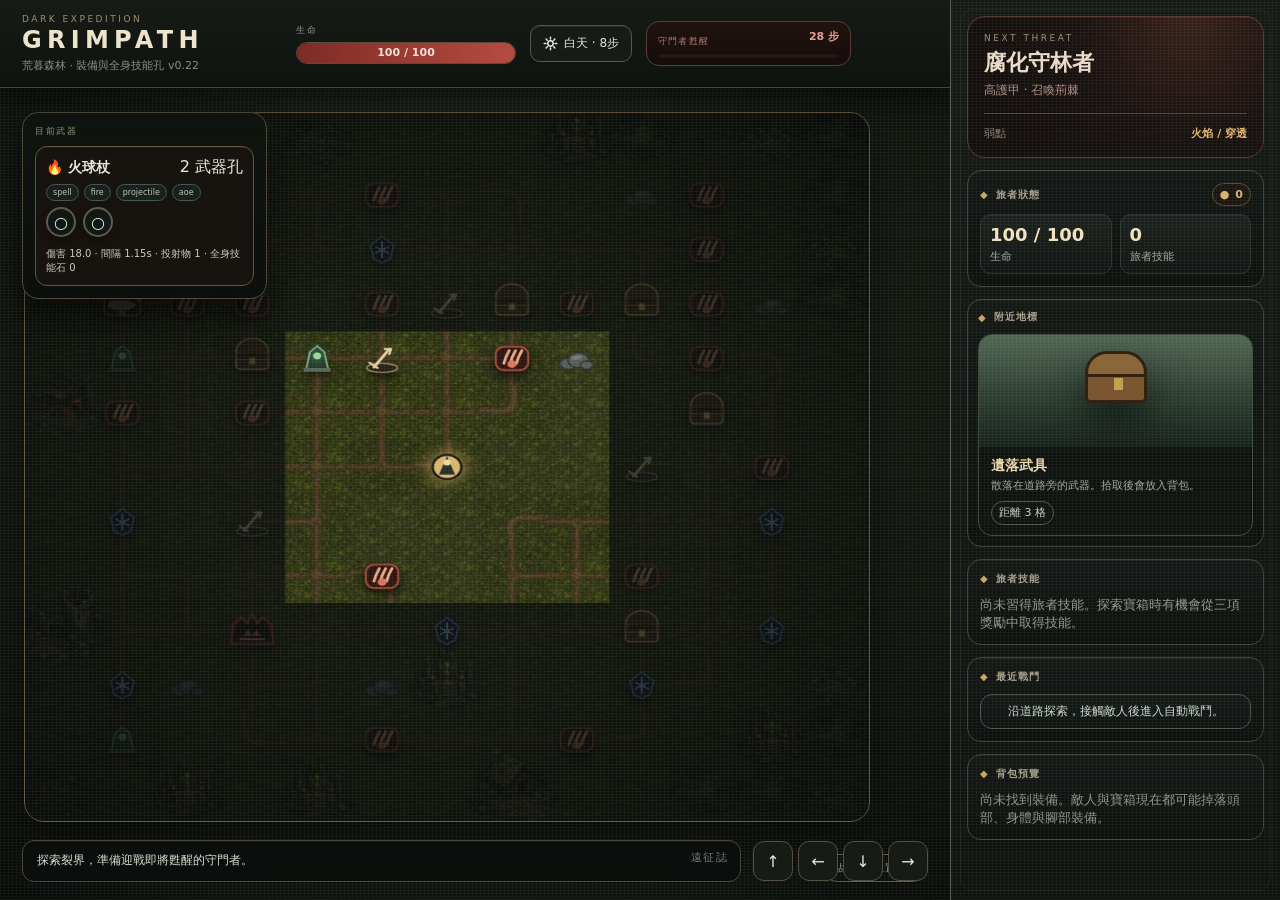
==== v021/index.html @ 219d0569 "Fix v0.22 module load order and equipment reward UI" ====
<!doctype html><html lang="zh-Hant"><head><meta charset="UTF-8"><meta name="viewport" content="width=device-width,initial-scale=1,viewport-fit=cover"><title>GRIMPATH v0.22 · Modular</title><link rel="stylesheet" href="css/game.css?v=022b"><link rel="stylesheet" href="css/combat-1.css?v=022b"><link rel="stylesheet" href="css/combat-2.css?v=022b"><link rel="stylesheet" href="css/combat-3.css?v=022b"><link rel="stylesheet" href="css/combat-4.css?v=022b"><link rel="stylesheet" href="css/equipment.css?v=022b"></head><body><div class="app app-v12"><section class="main panel main-v12"><div class="game-hud"><div class="brand-block"><div class="eyebrow">DARK EXPEDITION</div><h1>GRIMPATH</h1><small>荒暮森林 · 裝備與全身技能孔 v0.22</small></div><div class="hud-center"><div class="hp-wrap"><span>生命</span><div class="hp-track"><i id="hpFill"></i><b id="hpTop"></b></div></div><div id="dayCycle" class="daycycle daycycle-v12">☀ 白天</div><div class="boss-pill"><span>守門者甦醒</span><b id="turnText"></b><div class="boss-track"><i id="threatFill"></i></div></div></div><div class="hud-actions"><button id="openBag">背包 / BUILD</button><button id="restart">新世界</button></div></div><div class="world-shell"><div class="map-frame"><canvas id="worldCanvas" width="936" height="936" aria-label="GRIMPATH world map"></canvas><div id="canvasHint" class="canvas-hint">點擊相鄰位置移動</div></div><div class="world-overlay left-overlay"><div class="mini-title">目前武器</div><div id="weapon"></div></div><div class="world-overlay bottom-overlay"><div id="message" class="message message-v12"></div><div class="controls controls-v12"><button data-move="0,-1">↑</button><button data-move="-1,0">←</button><button data-move="0,1">↓</button><button data-move="1,0">→</button></div></div></div></section><aside class="side panel side-v12"><section class="side-hero"><div class="side-kicker">NEXT THREAT</div><h2>腐化守林者</h2><p>高護甲 · 召喚荊棘</p><div class="weakness"><span>弱點</span><b>火焰 / 穿透</b></div></section><section class="section section-v12"><div class="section-title-row"><h3>旅者狀態</h3><span class="gold-pill">● <b id="gold"></b></span></div><div class="stats"><div class="stat"><strong id="hp"></strong><span>生命</span></div><div class="stat"><strong id="skillCount">0</strong><span>旅者技能</span></div></div></section><section class="section section-v12 poi-section"><h3>附近地標</h3><div id="poiPreview" class="poi-preview"></div></section><section class="section section-v12"><h3>旅者技能</h3><div id="skillsPanel" class="skill-list"></div></section><section class="section section-v12"><h3>最近戰鬥</h3><div id="combatLog" class="combat-log">沿道路探索，接觸敵人後進入自動戰鬥。</div></section><section class="section section-v12 inv-compact"><h3>背包預覽</h3><div id="inventory" class="inv"></div></section><div class="legend legend-v12"><b>操作</b><br>WASD / 方向鍵移動 · B 開啟 Build<br>敵人與寶箱可掉落武器、頭部、身體、腳部裝備與技能石。</div></aside></div><div id="battleModal" class="modal-backdrop hidden"><div class="modal-card modal-battle"><div class="modal-head"><h2><span data-icon="sword"></span>遭遇戰</h2><span id="battleTurnLabel">AUTO BATTLE</span></div><div class="battle-shell"><div id="battleStage" class="battle-stage"><div id="battleBanner" class="battle-banner">遭遇敵人</div><div id="battleSkill" class="battle-skill"></div><div class="battle-side player-side"><div id="battlePlayerUnit" class="battle-unit">🧙</div><div class="battle-name">旅者</div><div class="battle-hp"><i id="battlePlayerHp"></i></div><div id="battlePlayerStatus" class="battle-status"></div></div><div id="battleEnemyGroup" class="enemy-group"></div><div id="battleFx" class="fx-layer"></div></div><div class="battle-info"><div class="battle-build"><h4>目前攻擊配置</h4><div id="battleWeaponLine"></div><div id="battleSupports" class="battle-supports"></div></div><div class="battle-logbox"><h4>戰鬥紀錄</h4><div id="battleLiveLog">準備戰鬥…</div></div></div><button id="battleContinue" class="continue-battle hidden">返回探索</button></div></div></div><div id="bagModal" class="modal-backdrop hidden"><div class="modal-card modal-bag"><div class="modal-head modal-head-rich"><div><div class="modal-kicker">BUILD VIEW</div><h2><span data-icon="bag"></span>背包與裝備</h2></div><button id="closeBag" class="close-btn">關閉</button></div><div class="inventory-body inventory-body-rich"><section class="equipped-pane"><div class="pane-kicker">裝備欄</div><div id="bagEquipped"></div></section><section class="build-pane"><div class="pane-kicker">Build 摘要</div><div id="bagBuildSummary"></div><div class="pane-kicker mini-gap">旅者技能</div><div id="bagSkillList" class="bag-skill-list"></div></section><section class="bag-pane"><div class="bag-headline"><h3>背包內容</h3><span id="bagCount" class="bag-count">0 件</span></div><div id="bagInventory" class="bag-list"></div><div class="menu-hint">Support 技能石可以選擇插入武器、頭部、身體或腳部；必須與目前武器 Tag 相容。</div></section></div></div></div><div id="skillModal" class="modal-backdrop hidden"><div class="modal-card chest-modal"><div class="chest-stage-head"><div class="chest-art" aria-hidden="true"><div class="chest-lid"></div><div class="chest-body"></div><div class="chest-lock"></div><div class="chest-glow"></div></div><div class="chest-eyebrow">LOOT CACHE</div><h2>選擇你的獎勵</h2><p>寶箱只允許帶走一項。選擇會直接改變這次遠征的 Build。</p></div><div class="choice-body chest-choice-body"><div id="skillChoices" class="choice-grid chest-choice-grid"></div><div class="chest-choice-hint">寶箱可能提供技能、Support、裝備或資源獎勵。</div></div></div></div><div id="smithModal" class="modal-backdrop hidden"><div class="modal-card modal-smith"><div class="modal-head modal-head-rich"><div><div class="modal-kicker">FORGE EVENT</div><h2><span data-icon="anvil"></span>黑鐵工坊</h2></div><button id="closeSmith" class="close-btn">離開</button></div><div class="smith-layout"><section class="smith-scene-panel"><div class="smith-scene"><div class="forge-flame"></div><div class="forge-body"></div><div class="anvil-body"></div><div class="smith-smoke"></div></div><div class="smith-hero">壁爐燃燒，鐵砧迸出火花。這裡可以擴充武器技能孔、磨鋒武器，或直接買下一顆新的 Support。</div><div id="smithGoldLine" class="smith-gold-line"></div></section><section class="smith-offers"><div class="pane-kicker">可購買工藝</div><div id="smithChoices" class="choice-grid smith-grid"></div></section></div></div></div><div id="end" class="end hidden"><div class="end-card"><h2 id="endTitle"></h2><p id="endText"></p><button id="again" class="action">再次踏入裂界</button></div></div><script src="js/assets.js?v=022b"></script><script>(async()=>{try{await loadGrimpathAssets();for(const file of ['js/data.js','js/world.js','js/road.js','js/ui.js','js/combat.js','js/events.js','js/equipment.js','js/equipment-post.js']){await new Promise((resolve,reject)=>{const s=document.createElement('script');s.src=file+'?v=022b';s.onload=resolve;s.onerror=()=>reject(new Error('failed '+file));document.body.appendChild(s)});}}catch(err){console.error(err);document.body.innerHTML='<pre style="color:#eee;background:#111;padding:20px;white-space:pre-wrap">GRIMPATH v0.22 載入失敗\n'+String(err)+'</pre>'}})();</script></body></html>
---- v021/css/game.css ----
:root{--bg:#0f1513;--panel:#18211d;--line:#324039;--text:#e8eadf;--muted:#9ca69d;--gold:#d7b36a;--red:#c85f57;--green:#7fa779}
*{box-sizing:border-box}html,body{margin:0;height:100%;background:var(--bg);color:var(--text);font-family:Inter,system-ui,-apple-system,BlinkMacSystemFont,"Segoe UI",sans-serif}
button{font:inherit;color:inherit}.app{min-height:100%;display:grid;grid-template-columns:minmax(0,1fr) 360px;gap:14px;padding:14px}
.panel{background:linear-gradient(180deg,#19231f,#131b18);border:1px solid var(--line);border-radius:18px;box-shadow:0 12px 40px #0005}
.main{padding:14px;display:flex;flex-direction:column;gap:12px;min-width:0}.top{display:flex;justify-content:space-between;gap:12px;align-items:center}.brand h1{font-size:22px;margin:0;letter-spacing:.12em}.brand small{color:var(--muted)}
.threat{min-width:210px}.threat-row{display:flex;justify-content:space-between;font-size:12px;color:var(--muted)}.bar{height:8px;background:#0b100e;border-radius:99px;overflow:hidden;border:1px solid #28332e}.bar>i{display:block;height:100%;background:linear-gradient(90deg,#896847,#d26f54)}
.map-wrap{display:flex;justify-content:center;align-items:center;min-height:0;flex:1;overflow:auto;padding:8px}
.map{display:grid;grid-template-columns:repeat(13,minmax(28px,46px));gap:4px;touch-action:manipulation}
.tile{aspect-ratio:1;border:1px solid #2b3832;background:#18211d;border-radius:8px;display:grid;place-items:center;font-size:18px;position:relative;transition:.15s transform,.15s border-color,.15s background}
.tile.fog{background:#101714;border-color:#1b2521}.tile.fog>*{opacity:0}.tile.rock{background:#202521;border-color:#4b5048}.tile.night-fog{background:#080d0b;border-color:#121a16;box-shadow:inset 0 0 18px #000}.tile.night-fog>*{opacity:0}.tile.rock span{filter:drop-shadow(0 2px 2px #000)}.tile.player{outline:2px solid #e0c27d;transform:scale(1.04);z-index:2}.tile.cleared{opacity:.42}.tile.boss{border-color:#7d4845}.tile.support{border-color:#4c5d88}.tile.weapon{border-color:#746044}.tile.shrine{border-color:#566f56}.tile.chest{border-color:#7d6b45}
.tile .p{position:absolute;font-size:15px;filter:drop-shadow(0 2px 4px #000)}
.message{padding:10px 12px;border:1px solid var(--line);background:#101714;border-radius:12px;color:#d9ddcf;min-height:43px}
.controls{display:flex;justify-content:center;gap:8px;flex-wrap:wrap}.controls button,.action{background:#202b26;border:1px solid #46564e;border-radius:12px;padding:10px 16px;cursor:pointer}.controls button:hover,.action:hover{background:#2b3932}
.side{padding:14px;display:flex;flex-direction:column;gap:12px;overflow:auto}.section{border:1px solid var(--line);border-radius:14px;padding:12px;background:#121a17}.section h3{margin:0 0 10px;font-size:13px;letter-spacing:.12em;color:#c9cfbf}.stats{display:grid;grid-template-columns:1fr 1fr;gap:8px}.stat{background:#0d1411;border:1px solid #28342e;border-radius:10px;padding:9px}.stat strong{display:block;font-size:18px}.stat span{font-size:11px;color:var(--muted)}
.weapon-card{border:1px solid #6f6040;background:#211d16;border-radius:14px;padding:12px}.weapon-title{display:flex;justify-content:space-between;align-items:center}.weapon-title strong{font-size:17px}.tags{display:flex;flex-wrap:wrap;gap:5px;margin:8px 0}.tag{font-size:10px;border:1px solid #4a5650;border-radius:999px;padding:3px 6px;color:#b9c1b7}.sockets{display:flex;gap:7px}.socket{width:42px;height:42px;border:2px solid #625a48;border-radius:50%;display:grid;place-items:center;background:#111714;font-size:16px}.socket.filled{border-color:#8795c5;background:#1c2230}
.inv{display:flex;flex-direction:column;gap:7px}.inv-item{display:grid;grid-template-columns:36px 1fr auto;gap:8px;align-items:center;border:1px solid #303c36;border-radius:10px;padding:8px;background:#0f1613}.inv-item small{color:var(--muted);display:block}.inv-item button{background:#26322c;border:1px solid #46554e;border-radius:8px;padding:6px 9px}
.combat{min-height:116px;display:flex;align-items:center;justify-content:space-between;gap:10px;position:relative;overflow:hidden;background:radial-gradient(circle at center,#26352f,#0d1411 70%)}.fighter{font-size:34px;z-index:2}.combat-log{font-size:12px;color:#cfd6ca;text-align:center;flex:1}.projectiles{position:absolute;inset:0;pointer-events:none}.bolt{position:absolute;width:10px;height:10px;border-radius:50%;background:#f6a84c;box-shadow:0 0 16px #ff8b31;animation:fly .65s linear forwards}@keyframes fly{from{left:20%;top:52%}to{left:76%;top:48%;opacity:.1}}
.legend{font-size:11px;color:var(--muted);line-height:1.6}
.end{position:fixed;inset:0;background:#07100dcc;display:grid;place-items:center;z-index:20}.end-card{width:min(440px,90vw);padding:24px;background:#17211d;border:1px solid #53635a;border-radius:18px;text-align:center}.hidden{display:none}
---- v021/css/combat-1.css ----
/* v0.2 battle + inventory */
.top-actions{display:flex;gap:8px;align-items:center}.daycycle{display:flex;align-items:center;gap:6px;padding:7px 10px;border:1px solid #46564e;border-radius:10px;background:#121a17;font-size:12px;white-space:nowrap}.daycycle.night{border-color:#465073;background:#101523;color:#c9d6ff}.app.night .panel{box-shadow:0 12px 40px #0009}.app.night .map-wrap{background:radial-gradient(circle at center,#121a19,#070b0a 75%);border-radius:14px}.top-actions button{background:#202b26;border:1px solid #46564e;border-radius:10px;padding:8px 12px;cursor:pointer}.top-actions button:hover{background:#2b3932}
.modal-backdrop{position:fixed;inset:0;background:#050a08d9;z-index:40;display:grid;place-items:center;padding:16px}.modal-backdrop.hidden{display:none}.modal-card{width:min(980px,96vw);max-height:92vh;overflow:auto;background:linear-gradient(180deg,#1a2420,#0e1512);border:1px solid #56665d;border-radius:20px;box-shadow:0 24px 80px #000a}.modal-head{display:flex;justify-content:space-between;align-items:center;gap:12px;padding:14px 16px;border-bottom:1px solid #334139}.modal-head h2{margin:0;font-size:18px;letter-spacing:.08em}.close-btn{background:#202b26;border:1px solid #46564e;border-radius:10px;padding:8px 12px;cursor:pointer}
.battle-shell{padding:16px}.battle-stage{height:380px;position:relative;overflow:hidden;border-radius:18px;border:1px solid #39483f;background:radial-gradient(circle at 50% 45%,#2e3f37 0,#17221e 45%,#09100d 100%);box-shadow:inset 0 -60px 100px #0007}.battle-stage:before{content:"";position:absolute;left:0;right:0;bottom:78px;height:2px;background:#6a796c44;box-shadow:0 18px 70px #9ead8d22}.battle-side{position:absolute;bottom:72px;width:150px;text-align:center;transition:.16s transform,.16s filter}.battle-side.player-side{left:8%}.battle-side.enemy-side{right:8%}.battle-unit{font-size:82px;filter:drop-shadow(0 10px 12px #0008);transform-origin:center bottom}.battle-name{font-weight:800;margin-top:4px}.battle-hp{width:140px;height:9px;background:#080d0b;border:1px solid #4b5b52;border-radius:99px;overflow:hidden;margin:7px auto}.battle-hp i{display:block;height:100%;background:#87ad79;transition:.2s width}.enemy-side .battle-hp i{background:#c76458}.battle-status{height:18px;font-size:12px;color:#d6c382}.battle-banner{position:absolute;left:50%;top:22px;transform:translateX(-50%);padding:8px 16px;border:1px solid #5b685f;border-radius:999px;background:#0b120fe8;font-size:13px;letter-spacing:.08em;z-index:3}.battle-skill{position:absolute;left:50%;top:78px;transform:translateX(-50%) scale(.9);opacity:0;padding:10px 18px;border-radius:12px;background:#251d13e8;border:1px solid #9a7645;color:#f2d6a0;font-weight:800;transition:.18s}.battle-skill.show{opacity:1;transform:translateX(-50%) scale(1)}.fx-layer{position:absolute;inset:0;pointer-events:none;overflow:hidden}.fx-projectile{position:absolute;left:21%;top:54%;width:18px;height:18px;border-radius:50%;background:#ff9b3e;box-shadow:0 0 10px #ffae52,0 0 30px #ff6d2b;animation:battleProjectile .42s ease-in forwards}.fx-arrow{width:34px;height:5px;border-radius:4px;background:#d8c58d;box-shadow:0 0 8px #fff3;transform-origin:center}.fx-lightning{position:absolute;left:25%;top:48%;width:50%;height:4px;background:#a9d8ff;box-shadow:0 0 12px #6cbcff,0 0 25px #6ca8ff;transform:rotate(-4deg);animation:flashZap .28s ease-out forwards}.fx-slash{position:absolute;left:62%;top:40%;width:90px;height:16px;border-radius:50%;border-top:6px solid #e5d19b;transform:rotate(-34deg);filter:drop-shadow(0 0 8px #fff7);animation:slashFx .3s ease-out forwards}.damage-float{position:absolute;font-weight:900;font-size:22px;color:#ffd39c;text-shadow:0 2px 4px #000;animation:damageFloat .65s ease-out forwards}.damage-float.hurt{color:#ff8f82}.battle-unit.hit{animation:unitHit .25s ease-out}.battle-unit.attack{animation:unitAttack .28s ease-out}.battle-unit.dead{filter:grayscale(1);opacity:.3;transform:rotate(18deg) translateY(14px)}
.battle-info{display:grid;grid-template-columns:1.1fr .9fr;gap:12px;margin-top:12px}.battle-build,.battle-logbox{border:1px solid #344139;border-radius:14px;background:#101714;padding:12px}.battle-build h4,.battle-logbox h4{margin:0 0 8px;font-size:12px;letter-spacing:.1em;color:#cbd0c4}.battle-supports{display:flex;flex-wrap:wrap;gap:6px}.support-chip{font-size:11px;padding:5px 8px;border:1px solid #53615a;border-radius:999px;background:#18221d}.battle-logbox{font-size:12px;color:#aeb8b0;min-height:78px}.continue-battle{display:block;margin:12px auto 0;background:#73593a;border:1px solid #ae8957;border-radius:11px;padding:9px 18px;cursor:pointer}.continue-battle.hidden{display:none}
.inventory-body{display:grid;grid-template-columns:360px 1fr;gap:14px;padding:14px}.equipped-pane,.bag-pane{border:1px solid #344139;border-radius:16px;background:#101714;padding:14px}.equipped-pane h3,.bag-pane h3{margin:0 0 12px;font-size:13px;letter-spacing:.1em}.big-weapon{font-size:20px;font-weight:800;margin-bottom:8px}.socket-row{display:flex;gap:10px;flex-wrap:wrap}.socket-slot{width:72px;height:72px;border-radius:50%;border:2px solid #665d4c;background:#0c120f;display:grid;place-items:center;text-align:center;padding:6px;font-size:11px;position:relative}.socket-slot strong{font-size:20px;display:block}.socket-slot.filled{border-color:#7d8fca;background:#171e2c}.socket-slot button{position:absolute;right:-5px;top:-5px;width:22px;height:22px;border-radius:50%;border:1px solid #657168;background:#202a25;font-size:11px;cursor:pointer}.build-summary{display:grid;grid-template-columns:repeat(2,1fr);gap:8px;margin-top:12px}.build-summary div{border:1px solid #2d3933;border-radius:10px;padding:9px;background:#0b110f}.build-summary strong{display:block;font-size:17px}.build-summary span{font-size:10px;color:#89958d}.bag-list{display:grid;grid-template-columns:repeat(2,minmax(0,1fr));gap:8px}.bag-card{border:1px solid #344139;border-radius:12px;padding:10px;background:#131c18;display:grid;grid-template-columns:42px 1fr auto;gap:8px;align-items:center}.bag-card .ico{font-size:26px}.bag-card small{display:block;color:#8f9b93}.bag-card button{background:#25312b;border:1px solid #46564e;border-radius:8px;padding:7px 9px;cursor:pointer}.bag-empty{color:#89958d;padding:20px;text-align:center;border:1px dashed #344139;border-radius:12px}.menu-hint{font-size:11px;color:#8f9a92;margin-top:8px}
@keyframes battleProjectile{0%{transform:translate(0,0) scale(.8)}100%{transform:translate(540px,-18px) scale(1.2);opacity:.15}}@keyframes flashZap{0%{opacity:0;transform:scaleX(.2) rotate(-4deg)}25%{opacity:1}100%{opacity:0;transform:scaleX(1) rotate(-4deg)}}@keyframes slashFx{0%{opacity:0;transform:translate(-30px,30px) rotate(-34deg) scale(.4)}30%{opacity:1}100%{opacity:0;transform:translate(30px,-25px) rotate(-34deg) scale(1.3)}}@keyframes damageFloat{0%{opacity:0;transform:translateY(5px) scale(.7)}25%{opacity:1;transform:translateY(-8px) scale(1.1)}100%{opacity:0;transform:translateY(-42px) scale(.9)}}@keyframes unitHit{0%{transform:translateX(0)}35%{transform:translateX(10px) scale(.94);filter:brightness(1.8)}100%{transform:translateX(0)}}@keyframes unitAttack{0%{transform:translateX(0)}45%{transform:translateX(28px) scale(1.06)}100%{transform:translateX(0)}}
.battle-stage{isolation:isolate;filter:saturate(1.05) contrast(1.03)}
.battle-stage:after{content:"";position:absolute;inset:0;background:radial-gradient(circle at 50% 35%,#ffffff10,transparent 45%),linear-gradient(180deg,#0000,#00000045 75%,#00000070);mix-blend-mode:screen;pointer-events:none;z-index:0}
.battle-stage.theme-fireStaff{background:radial-gradient(circle at 52% 42%,#49311e 0,#271910 28%,#141714 58%,#09100d 100%)}
.battle-stage.theme-longbow{background:radial-gradient(circle at 52% 42%,#33422f 0,#1b2418 40%,#101613 70%,#09100d 100%)}
.battle-stage.theme-greatAxe{background:radial-gradient(circle at 52% 42%,#413428 0,#231c17 34%,#131514 65%,#09100d 100%)}
.battle-stage.theme-stormWand{background:radial-gradient(circle at 52% 42%,#24324a 0,#151d2f 35%,#101317 68%,#09100d 100%)}
.battle-stage.shake-light{animation:stageShakeLight .24s linear}
.battle-stage.shake-heavy{animation:stageShakeHeavy .34s linear}
.battle-stage.flash-fire,.battle-stage.flash-lightning,.battle-stage.flash-physical,.battle-stage.flash-blight{box-shadow:inset 0 0 0 999px #fff2,inset 0 -60px 100px #0007,0 0 40px #fff2}
.battle-stage.flash-fire{box-shadow:inset 0 0 0 999px #ffb15c22,inset 0 -60px 100px #0007,0 0 46px #ff7b2b44}
.battle-stage.flash-lightning{box-shadow:inset 0 0 0 999px #9fd2ff2b,inset 0 -60px 100px #0007,0 0 50px #70b7ff55}
.battle-stage.flash-physical{box-shadow:inset 0 0 0 999px #ffe3a61c,inset 0 -60px 100px #0007,0 0 42px #ffcf6b33}
.battle-stage.flash-blight{box-shadow:inset 0 0 0 999px #98ffb51f,inset 0 -60px 100px #0007,0 0 42px #77d48c33}
.fx-rune,.fx-impact,.fx-shockwave,.fx-beam,.fx-missile,.fx-spark,.fx-burst,.fx-trail,.fx-enemy-swipe{position:absolute;pointer-events:none;z-index:2}
.fx-rune{width:92px;height:92px;border-radius:50%;left:0;top:0;transform:translate(-50%,-50%);border:2px solid #f1ca8a88;box-shadow:0 0 0 3px #0003 inset,0 0 28px #f2b25a44;animation:runeRise .45s ease-out forwards}
.fx-rune:before,.fx-rune:after{content:"";position:absolute;inset:12px;border-radius:50%;border:1px dashed #fff5}.fx-rune:after{inset:28px;border-style:solid;opacity:.65}
.fx-rune.fire{border-color:#ffbf6f99;box-shadow:0 0 0 3px #0003 inset,0 0 32px #ff7e3855}.fx-rune.fire:before,.fx-rune.fire:after{border-color:#ffd8a9aa}
.fx-rune.lightning{border-color:#9ecfffaa;box-shadow:0 0 0 3px #0003 inset,0 0 32px #66aeff55}.fx-rune.lightning:before,.fx-rune.lightning:after{border-color:#d5ebffaa}
.fx-rune.physical{border-color:#e8d9a1aa;box-shadow:0 0 0 3px #0003 inset,0 0 28px #ffd36e44}.fx-rune.physical:before,.fx-rune.physical:after{border-color:#fff0bb88}
.fx-missile{left:0;top:0;transform:translate(-50%,-50%);animation:missileFlight .36s ease-out forwards}
.fx-missile.fire{width:18px;height:18px;border-radius:50%;background:radial-gradient(circle at 38% 38%,#fff8d7 0 18%,#ffc56c 20%,#ff8e3a 58%,#b83f1b 100%);box-shadow:0 0 10px #ffca7a,0 0 30px #ff6a2b}
.fx-missile.fire.multi{width:14px;height:14px}
.fx-missile.arrow{width:42px;height:4px;border-radius:999px;background:linear-gradient(90deg,#fff5b8,#d1b065 65%,#674728 100%);box-shadow:0 0 10px #f3e6a544}
.fx-missile.arrow:after{content:"";position:absolute;right:-4px;top:50%;transform:translateY(-50%);border-top:5px solid transparent;border-bottom:5px solid transparent;border-left:10px solid #e8d7a0}
.fx-beam{height:5px;border-radius:999px;left:0;top:0;transform-origin:left center;animation:beamFlash .18s ease-out forwards}
.fx-beam.lightning{background:linear-gradient(90deg,#fdfefe,#bce8ff 35%,#5aa0ff 70%,#bccfff00);box-shadow:0 0 10px #aee3ff,0 0 26px #6caeff}
.fx-trail{left:0;top:0;transform-origin:left center;opacity:.75;animation:trailFade .3s ease-out forwards}
.fx-trail.fire{height:8px;border-radius:999px;background:linear-gradient(90deg,#ffedb6,#ffaf50 18%,#ff5a24 54%,#ff5a2400 100%);filter:blur(1px)}
.fx-trail.arrow{height:3px;border-radius:999px;background:linear-gradient(90deg,#fff5d0,#f1dd8c 55%,#f1dd8c00 100%)}
.fx-impact{width:82px;height:82px;left:0;top:0;transform:translate(-50%,-50%);border-radius:50%;animation:impactBloom .36s ease-out forwards}
.fx-impact.fire{background:radial-gradient(circle,#fff9dd 0 12%,#ffd47e 13%,#ff8a39 45%,#c33f16 66%,#0000 72%)}
.fx-impact.lightning{background:radial-gradient(circle,#fff 0 12%,#d7efff 13%,#81c0ff 42%,#3566da 65%,#0000 72%)}
.fx-impact.physical{background:radial-gradient(circle,#fff5cf 0 10%,#efd491 11%,#a17a41 40%,#0000 70%)}
.fx-impact.blight{background:radial-gradient(circle,#f4ffe9 0 10%,#c1ff8d 11%,#4dad58 42%,#0000 70%)}
.fx-shockwave{width:26px;height:26px;border:2px solid #fff6;border-radius:50%;left:0;top:0;transform:translate(-50%,-50%);animation:shockwavePulse .45s ease-out forwards}
.fx-shockwave.fire{border-color:#ffbe6b99}.fx-shockwave.lightning{border-color:#b2e2ff99}.fx-shockwave.physical{border-color:#eed89a88}.fx-shockwave.blight{border-color:#c8ffb688}
.fx-spark{width:8px;height:8px;border-radius:50%;left:0;top:0;transform:translate(-50%,-50%);background:var(--spark,#ffcf78);box-shadow:0 0 10px var(--spark,#ffcf78);animation:sparkBurst .52s ease-out forwards;animation-delay:var(--delay,0ms)}
.fx-burst{width:110px;height:110px;left:0;top:0;transform:translate(-50%,-50%);border-radius:50%;background:radial-gradient(circle,#fff3 0,#fff0 66%);mix-blend-mode:screen;animation:burstFlash .24s ease-out forwards}
.fx-slash.upgraded{position:absolute;left:0;top:0;width:125px;height:22px;border-radius:999px;border-top:7px solid #f4dfab;transform-origin:center;filter:drop-shadow(0 0 10px #fff4);animation:slashSweep .34s ease-out forwards;z-index:2}
.fx-enemy-swipe{height:10px;border-radius:999px;background:linear-gradient(90deg,#ffdcc1,#d86f57 40%,#d86f5700 100%);animation:enemySwipe .26s ease-out forwards}
.enemy-card.hit{box-shadow:0 0 0 2px #fff4 inset,0 0 24px #ffffff1e}
.enemy-card.targeted{transform:translateY(-3px) scale(1.02)}
#battlePlayerUnit.sprite{filter:drop-shadow(0 10px 12px #0008)}
@keyframes missileFlight{0%{opacity:0;transform:translate(-50%,-50%) scale(.68)}15%{opacity:1}100%{opacity:0;transform:translate(calc(-50% + var(--dx,500px)),calc(-50% + var(--dy,-20px))) scale(1.08)}}
@keyframes beamFlash{0%{opacity:0;transform:rotate(var(--rot,0deg)) scaleX(.1)}20%{opacity:1}100%{opacity:0;transform:rotate(var(--rot,0deg)) scaleX(1)}}
@keyframes trailFade{0%{opacity:.95}100%{opacity:0;transform:rotate(var(--rot,0deg)) scaleX(.92)}}
@keyframes impactBloom{0%{opacity:0;transform:translate(-50%,-50%) scale(.2)}35%{opacity:1}100%{opacity:0;transform:translate(-50%,-50%) scale(1.45)}}
@keyframes shockwavePulse{0%{opacity:.9;transform:translate(-50%,-50%) scale(.2)}100%{opacity:0;transform:translate(-50%,-50%) scale(4.2)}}
@keyframes sparkBurst{0%{opacity:0;transform:translate(-50%,-50%) scale(.3)}15%{opacity:1}100%{opacity:0;transform:translate(calc(-50% + var(--dx,0px)),calc(-50% + var(--dy,0px))) scale(.15)}}
@keyframes burstFlash{0%{opacity:0}25%{opacity:1}100%{opacity:0}}
@keyframes runeRise{0%{opacity:0;transform:translate(-50%,-44%) scale(.55)}30%{opacity:1}100%{opacity:0;transform:translate(-50%,-50%) scale(1.1)}}
@keyframes slashSweep{0%{opacity:0;transform:translate(-50%,-50%) rotate(var(--rot,-28deg)) scale(.35)}25%{opacity:1}100%{opacity:0;transform:translate(calc(-50% + 26px),calc(-50% - 16px)) rotate(var(--rot,-28deg)) scale(1.2)}}
@keyframes enemySwipe{0%{opacity:0;transform:rotate(var(--rot,180deg)) scaleX(.25)}30%{opacity:1}100%{opacity:0;transform:rotate(var(--rot,180deg)) scaleX(1)}}
@keyframes stageShakeLight{0%,100%{transform:translate(0,0)}25%{transform:translate(-3px,1px)}50%{transform:translate(3px,-1px)}75%{transform:translate(-2px,-1px)}}
@keyframes stageShakeHeavy{0%,100%{transform:translate(0,0)}15%{transform:translate(-7px,3px)}35%{transform:translate(8px,-4px)}55%{transform:translate(-6px,-2px)}75%{transform:translate(5px,3px)}}

@media(max-width:760px){.battle-stage{height:330px}.battle-side{width:120px}.battle-side.player-side{left:2%}.battle-side.enemy-side{right:2%}.battle-unit{font-size:66px}.battle-hp{width:110px}.battle-info{grid-template-columns:1fr}.inventory-body{grid-template-columns:1fr}.bag-list{grid-template-columns:1fr}.modal-backdrop{padding:6px}.top-actions{gap:5px}.top-actions button{padding:7px 9px}}

@media(max-width:900px){.app{grid-template-columns:1fr;padding:8px}.side{overflow:visible}.map{grid-template-columns:repeat(13,minmax(22px,1fr));width:100%}.tile{font-size:15px}.top{align-items:flex-start}.threat{min-width:150px}.main,.side{padding:10px}.controls{position:sticky;bottom:6px;z-index:5;background:#0f1513dd;padding:6px;border-radius:14px}}

/* v0.4 visual polish */
html,body{background:
 radial-gradient(circle at 50% -10%,#263a2f 0,transparent 30%),
 radial-gradient(circle at 10% 10%,#1a2b24 0,transparent 26%),
 linear-gradient(180deg,#0a100d 0%,#101613 45%,#090d0b 100%)}
body{position:relative;overflow-x:hidden}
body:before{content:"";position:fixed;inset:0;pointer-events:none;background:
 radial-gradient(circle at 12% 8%,#d8b98010 0,transparent 18%),
 radial-gradient(circle at 88% 14%,#8eb3930d 0,transparent 15%),
 radial-gradient(circle at 50% 100%,#00000055 0,transparent 48%);
 opacity:.95}
body:after{content:"";position:fixed;inset:0;pointer-events:none;opacity:.05;background:repeating-linear-gradient(0deg,#fff 0 1px,transparent 1px 3px),repeating-linear-gradient(90deg,#fff 0 1px,transparent 1px 4px)}
.app{max-width:1440px;margin:0 auto;position:relative}
.panel{position:relative;background:linear-gradient(180deg,#1c2722 0%,#121916 68%,#101613 100%);border-color:#42534c;box-shadow:0 18px 48px #0008,inset 0 1px 0 #ffffff12}
.panel:before{content:"";position:absolute;inset:9px;border:1px solid #ffffff0d;border-radius:13px;pointer-events:none}
.main.panel{overflow:hidden}
.brand{position:relative;padding-left:44px}
.brand:before{content:"✦";position:absolute;left:0;top:50%;transform:translateY(-56%);width:32px;height:32px;display:grid;place-items:center;border-radius:10px;background:linear-gradient(180deg,#4b3a24,#24190f);border:1px solid #8a6a40;color:#f0d8a4;box-shadow:0 6px 18px #0008}
.brand h1{font-size:24px;letter-spacing:.16em;background:linear-gradient(180deg,#f5e9bc 0%,#dda85a 100%);-webkit-background-clip:text;background-clip:text;color:transparent;text-shadow:0 6px 18px #0008}
.brand small{display:block;margin-top:2px;letter-spacing:.08em;color:#aeb6aa}
.top{padding-bottom:6px;border-bottom:1px solid #22302a}
.daycycle{background:linear-gradient(180deg,#17211c,#101613);border-color:#57685f;box-shadow:inset 0 1px 0 #ffffff12}
.daycycle.night{background:linear-gradient(180deg,#101626,#0c1320);border-color:#4d5978;color:#d4ddff;box-shadow:0 0 0 1px #8ea4ff1a inset}
.top-actions button,.controls button,.action,.close-btn,.bag-card button,.inv-item button,.continue-battle{transition:.18s transform,.18s background,.18s box-shadow,.18s border-color}
---- v021/css/combat-2.css ----
.top-actions button:hover,.controls button:hover,.action:hover,.close-btn:hover,.bag-card button:hover,.inv-item button:hover,.continue-battle:hover{transform:translateY(-1px);box-shadow:0 8px 18px #0007}
.map-wrap{position:relative;padding:18px;border:1px solid #27362f;border-radius:20px;background:
 radial-gradient(circle at 50% 30%,#1a2520 0%,#101714 62%,#0c120f 100%);
 box-shadow:inset 0 0 0 1px #ffffff09,inset 0 24px 40px #ffffff03}
.map-wrap:before,.map-wrap:after{content:"";position:absolute;width:108px;height:108px;border:1px solid #8f754633;border-radius:22px;pointer-events:none}
.map-wrap:before{left:12px;top:12px;border-right:none;border-bottom:none}
.map-wrap:after{right:12px;bottom:12px;border-left:none;border-top:none}
.map{padding:10px;border-radius:18px;background:radial-gradient(circle at center,#15201b,#0b110f 76%);box-shadow:inset 0 0 0 1px #ffffff08,0 10px 24px #0005}
.tile{overflow:hidden;border-radius:12px;border-color:#304039;background:linear-gradient(180deg,#1e2b25,#151d1a);box-shadow:inset 0 1px 0 #ffffff12,0 5px 10px #0006}
.tile:before{content:"";position:absolute;inset:2px;border-radius:9px;background:linear-gradient(180deg,#ffffff0a,transparent 45%);pointer-events:none}
.tile:after{content:"";position:absolute;left:8px;right:8px;bottom:5px;height:10px;border-radius:50%;background:#00000038;filter:blur(3px);pointer-events:none}
.tile .ground{position:absolute;inset:0;z-index:0;opacity:.88}
.tile .ground:before{content:"";position:absolute;inset:0;border-radius:10px}
.tile[data-variant="0"] .ground:before{background:radial-gradient(circle at 28% 28%,#314a3b 0 12%,transparent 12.5%),radial-gradient(circle at 68% 72%,#2a4034 0 10%,transparent 10.5%),linear-gradient(180deg,#243429,#1a251f)}
.tile[data-variant="1"] .ground:before{background:radial-gradient(circle at 34% 72%,#32473a 0 12%,transparent 12.5%),radial-gradient(circle at 76% 26%,#284135 0 11%,transparent 11.5%),linear-gradient(180deg,#22322a,#16211d)}
.tile[data-variant="2"] .ground:before{background:radial-gradient(circle at 68% 28%,#2c4638 0 12%,transparent 12.5%),radial-gradient(circle at 22% 62%,#35503f 0 10%,transparent 10.5%),linear-gradient(180deg,#233228,#18211d)}
.tile[data-variant="3"] .ground:before{background:radial-gradient(circle at 50% 38%,#385544 0 11%,transparent 11.5%),radial-gradient(circle at 25% 75%,#293e33 0 10%,transparent 10.5%),linear-gradient(180deg,#24352b,#18231d)}
.tile .deco{position:absolute;z-index:1;color:#b7c9ab26;line-height:1;pointer-events:none}
.tile .deco.a{left:6px;top:5px;font-size:10px}
.tile .deco.b{right:7px;bottom:6px;font-size:9px}
.tile .glyph{position:relative;z-index:2;font-size:19px;filter:drop-shadow(0 2px 4px #0009)}
.tile .p{z-index:3;display:grid;place-items:center;width:24px;height:24px;border-radius:50%;background:radial-gradient(circle at 35% 30%,#fff5cf 0,#cf9d47 55%,#805823 100%);box-shadow:0 0 0 2px #1a2119,0 0 18px #f3c97555;bottom:4px;right:4px;left:auto;top:auto;font-size:13px}
.tile.player{border-color:#d6b36d;transform:translateY(-1px) scale(1.03);box-shadow:0 0 0 2px #d6b36d55,inset 0 1px 0 #fff2,0 8px 14px #0008;animation:playerPulse 1.7s ease-in-out infinite}
.tile.cleared{opacity:.55}
.tile.fog{background:#0d1411;border-color:#1b2521;box-shadow:inset 0 0 0 1px #00000055}
.tile.fog>*{opacity:0}
.tile.night-fog{background:#050909;border-color:#111715;box-shadow:inset 0 0 22px #000,inset 0 0 0 1px #00000070}
.tile.night-fog>*{opacity:0}
.tile.rock .ground:before{background:radial-gradient(circle at 40% 30%,#6b7069 0 14%,transparent 14.5%),radial-gradient(circle at 70% 65%,#515750 0 16%,transparent 16.5%),linear-gradient(180deg,#333835,#232826)}
.tile.rock{border-color:#65685f;background:linear-gradient(180deg,#2c322f,#1d211f)}
.tile.enemy{border-color:#7a5e42;background:linear-gradient(180deg,#2c241b,#1d1711)}
.tile.enemy .glyph{color:#f1cf98;text-shadow:0 0 14px #ffbb5538}
.tile.chest{border-color:#8a744a;background:linear-gradient(180deg,#2c2418,#1a150f)}
.tile.chest .glyph{color:#f4d88d}
.tile.weapon{border-color:#857048;background:linear-gradient(180deg,#2a241b,#19140f)}
.tile.weapon .glyph{color:#f1d5a0}
.tile.support{border-color:#697bb0;background:linear-gradient(180deg,#1a2130,#121722)}
.tile.support .glyph{color:#d6e0ff;text-shadow:0 0 14px #7da1ff66}
.tile.shrine{border-color:#62815f;background:linear-gradient(180deg,#18261a,#101812)}
.tile.shrine .glyph{color:#bbefb8;text-shadow:0 0 14px #7eff8e44}
.tile.boss{border-color:#9a5953;background:linear-gradient(180deg,#2d1717,#170d0d)}
.tile.boss .glyph{color:#ffb6ac;text-shadow:0 0 14px #ff6c5740}
.message{position:relative;background:linear-gradient(180deg,#121917,#0d1411);border-color:#334139;box-shadow:inset 0 1px 0 #ffffff0c}
.message:before{content:"旅誌";position:absolute;right:12px;top:9px;font-size:11px;letter-spacing:.12em;color:#6f7d72}
.section{position:relative;background:linear-gradient(180deg,#141d19,#101714);border-color:#35453d;box-shadow:inset 0 1px 0 #ffffff0a}
.section h3{display:flex;align-items:center;gap:7px;color:#d5d9cc}
.section h3:before{content:"◆";font-size:10px;color:#d3ad68}
.stat{background:linear-gradient(180deg,#101612,#0b110e);box-shadow:inset 0 1px 0 #ffffff08}
.stat strong{color:#f0e1bf}
.weapon-card{background:linear-gradient(180deg,#231d15,#17120d);border-color:#7c6b47;box-shadow:inset 0 1px 0 #ffffff0c}
.tag,.support-chip{background:#18211d}
.socket,.socket-slot{box-shadow:inset 0 1px 0 #ffffff08,0 5px 10px #0004}
.combat-log{padding:8px 10px;border:1px solid #2f3d36;border-radius:12px;background:linear-gradient(180deg,#121916,#0d1310)}
.battle-stage{background:radial-gradient(circle at 50% 35%,#34493f 0,#1a2622 42%,#0a100d 100%);border-color:#4b5b52;box-shadow:inset 0 -80px 120px #0008,inset 0 0 0 1px #ffffff08}
.battle-stage:after{content:"";position:absolute;right:42px;top:34px;width:78px;height:78px;border-radius:50%;background:radial-gradient(circle at 32% 30%,#fff7d8 0,#d9bd74 38%,#7f6230 72%,transparent 74%);opacity:.85;box-shadow:0 0 30px #d6b86a44}
.battle-shell{background:linear-gradient(180deg,#121916,#0e1411)}
.modal-card{background:linear-gradient(180deg,#1a2420,#0d1411);border-color:#5c6d63;box-shadow:0 24px 90px #000c,inset 0 1px 0 #ffffff0d}
.end-card{background:linear-gradient(180deg,#1a241f,#0f1714);box-shadow:0 24px 80px #000a,inset 0 1px 0 #ffffff10}
.legend{background:linear-gradient(180deg,#141c19,#101613)}
@keyframes playerPulse{0%,100%{transform:translateY(-1px) scale(1.03)}50%{transform:translateY(-2px) scale(1.055)}}
@media(max-width:900px){.brand{padding-left:40px}.brand:before{width:28px;height:28px}.map-wrap{padding:12px}.map{padding:6px}.tile .glyph{font-size:17px}.message:before{display:none}}


/* v0.5 skills + smith + richer map */
.app{max-width:1500px}
.map{gap:6px}
.map-wrap{background:radial-gradient(circle at 50% 25%,#243128 0%,#101713 60%,#0b0f0d 100%),linear-gradient(180deg,#211a12,#0f1411);box-shadow:inset 0 0 0 1px #ffffff0a,inset 0 22px 40px #ffffff04,0 20px 44px #0008}
.map-wrap:before,.map-wrap:after{border-color:#a489573d}
.tile{border-radius:14px;transform:translateZ(0)}
.tile .ground:after{content:"";position:absolute;inset:0;border-radius:10px;background:radial-gradient(circle at 30% 25%,#ffffff0b,transparent 26%),radial-gradient(circle at 70% 78%,#0000001f,transparent 24%)}
.tile.empty .glyph{opacity:0}
.tile.empty .deco{opacity:.7}
.tile[data-variant="0"] .deco.a,.tile[data-variant="0"] .deco.b{color:#c2d6b52c}
.tile[data-variant="1"] .deco.a,.tile[data-variant="1"] .deco.b{color:#d6c29a28}
.tile[data-variant="2"] .deco.a,.tile[data-variant="2"] .deco.b{color:#9db8c92a}
.tile[data-variant="3"] .deco.a,.tile[data-variant="3"] .deco.b{color:#b1c78f24}
.tile.smith{border-color:#8c6841;background:linear-gradient(180deg,#302419,#1a140f)}
.tile.smith .glyph{color:#ffca7f;text-shadow:0 0 14px #ffab3d55}
.tile.smith .ground:before{background:radial-gradient(circle at 36% 34%,#704f32 0 12%,transparent 12.5%),radial-gradient(circle at 68% 66%,#3c3128 0 14%,transparent 14.5%),linear-gradient(180deg,#33261d,#211914)}
.side.panel{background:linear-gradient(180deg,#181b17,#121513 26%,#0f1210 100%)}
.section{background:linear-gradient(180deg,#151a17,#0f1311);border-color:#38443c}
.skill-list{display:flex;flex-wrap:wrap;gap:8px}
.skill-pill{min-width:0;border:1px solid #47544d;border-radius:12px;padding:8px 10px;background:linear-gradient(180deg,#171d19,#101512);display:flex;align-items:center;gap:8px;box-shadow:inset 0 1px 0 #ffffff08}
.skill-pill .ico{font-size:18px}.skill-pill .meta{min-width:0}.skill-pill .meta b{display:block;font-size:12px}.skill-pill .meta span{display:block;font-size:10px;color:#97a39b}.skill-pill .rank{margin-left:auto;color:#d8b169;font-size:11px}
.choice-body{padding:16px}.choice-grid{display:grid;grid-template-columns:repeat(3,minmax(0,1fr));gap:12px}.choice-card{padding:14px;border-radius:16px;border:1px solid #49564e;background:linear-gradient(180deg,#181f1b,#101512);box-shadow:0 14px 30px #0006,inset 0 1px 0 #ffffff0a;display:flex;flex-direction:column;gap:10px}.choice-card .head{display:flex;align-items:center;gap:10px}.choice-card .head .ico{width:42px;height:42px;border-radius:12px;display:grid;place-items:center;background:linear-gradient(180deg,#342916,#1a140d);border:1px solid #8e6c42;font-size:20px;color:#f1d296}.choice-card h4{margin:0;font-size:15px}.choice-card p{margin:0;color:#aeb8b0;font-size:12px;line-height:1.5}.choice-card small{color:#8c978f}.choice-card button{margin-top:auto;background:linear-gradient(180deg,#6b5337,#4b3927);border:1px solid #a6804d;border-radius:10px;padding:9px 12px;color:#f6e2bb;cursor:pointer}
.smith-hero{margin-bottom:14px;padding:12px 14px;border:1px solid #4f4331;border-radius:14px;background:linear-gradient(180deg,#231b12,#14100c);color:#e0cfaa;font-size:13px}
.choice-card.smith .head .ico{background:linear-gradient(180deg,#3b2b1b,#1c140d)}
.choice-card.afford-false{opacity:.55}.choice-card.afford-false button{cursor:not-allowed;filter:grayscale(.15)}
.legend{border:1px solid #313d37;border-radius:14px;padding:12px}
.top-actions button,.controls button,.action,.close-btn{background:linear-gradient(180deg,#2a312d,#1e2521);border-color:#56645c}
.threat .bar{background:#111613;border-color:#324039;box-shadow:inset 0 1px 0 #ffffff0a}
.modal-head span{color:#aab4ad;font-size:12px}

/* v0.14 chest reward redesign */
.chest-modal{width:min(1180px,96vw);overflow:hidden;background:radial-gradient(circle at 50% 0,#2a2117 0,#141713 22%,#090c0a 76%);border-color:#69563a;box-shadow:0 30px 100px #000d,inset 0 1px 0 #ffffff0b}
.chest-stage-head{position:relative;text-align:center;padding:30px 24px 8px;min-height:238px;overflow:hidden;background:linear-gradient(180deg,#1a1711cc,#0c100d00)}
.chest-stage-head:before{content:"";position:absolute;left:50%;top:10px;transform:translateX(-50%);width:520px;height:220px;background:radial-gradient(circle,#b88a3b25 0,#b88a3b0d 38%,transparent 72%);pointer-events:none}
.chest-art{position:relative;width:136px;height:94px;margin:0 auto 18px;filter:drop-shadow(0 18px 20px #0008)}
.chest-body{position:absolute;left:14px;right:14px;bottom:4px;height:58px;border:2px solid #9d7443;border-radius:10px 10px 15px 15px;background:linear-gradient(180deg,#49331e,#21170f);box-shadow:inset 0 2px 0 #ffffff12}
.chest-lid{position:absolute;left:6px;right:6px;top:7px;height:36px;border:2px solid #b68b51;border-radius:18px 18px 8px 8px;background:linear-gradient(180deg,#5a3d22,#2d1e13);z-index:2}
.chest-lock{position:absolute;left:52px;top:39px;width:32px;height:32px;border:2px solid #70502e;border-radius:8px;background:linear-gradient(180deg,#d4b46e,#8f6b39);z-index:3;box-shadow:0 0 18px #d6a34d55}
.chest-glow{position:absolute;left:26px;right:26px;top:28px;height:34px;background:radial-gradient(ellipse,#ffd87c66,transparent 68%);filter:blur(4px);z-index:1}
.chest-eyebrow{font-size:10px;letter-spacing:.28em;color:#b6a37a;margin-bottom:6px;position:relative}
.chest-stage-head h2{margin:0;font-size:30px;letter-spacing:.05em;color:#f3ead7;position:relative}.chest-stage-head p{margin:8px auto 0;max-width:540px;font-size:12px;line-height:1.6;color:#9ea79e;position:relative}
.chest-choice-body{padding:10px 30px 28px}.chest-choice-grid{gap:22px;align-items:stretch}
.chest-choice-grid .choice-card{position:relative;min-height:360px;padding:18px 18px 16px;border-radius:22px;overflow:hidden;gap:12px;transform:translateY(0);transition:transform .18s ease,border-color .18s ease,box-shadow .18s ease;background:linear-gradient(180deg,#171a16,#0e110f)}
.chest-choice-grid .choice-card:before{content:"";position:absolute;left:18px;right:18px;top:10px;height:3px;border-radius:99px;background:#756744;opacity:.85}
.chest-choice-grid .choice-card:hover{transform:translateY(-7px);box-shadow:0 24px 50px #0009,inset 0 1px 0 #ffffff0e}
.chest-choice-grid .choice-card:nth-child(2){transform:translateY(-10px);min-height:380px}.chest-choice-grid .choice-card:nth-child(2):hover{transform:translateY(-17px)}
.chest-choice-grid .reward-kind{align-self:flex-start;margin-top:6px;padding:5px 9px;font-size:9px;letter-spacing:.16em;border-radius:999px}
.chest-choice-grid .head{display:block;text-align:center;margin-top:4px}.chest-choice-grid .head .ico{width:86px;height:86px;margin:0 auto 16px;border-radius:50%;font-size:32px;border-width:2px;box-shadow:0 0 0 7px #ffffff04,0 12px 28px #0007}
.chest-choice-grid .head h4{font-size:20px;letter-spacing:.025em;color:#f0e6d3}.chest-choice-grid .head small{display:block;margin-top:5px;font-size:10px;letter-spacing:.06em;color:#8f9a92}
.chest-choice-grid .choice-card p{font-size:12px;line-height:1.65;min-height:58px;padding:0 3px;color:#aeb7af;text-align:left}
.chest-choice-grid .reward-effect{margin-top:auto;padding:10px 12px;border:1px solid #343d36;border-radius:12px;background:#0d1210;font-size:11px;line-height:1.5;color:#c8d0c8}
.chest-choice-grid .choice-card button{margin-top:2px;padding:12px 14px;border-radius:12px;font-weight:800;letter-spacing:.04em;box-shadow:inset 0 1px 0 #ffffff13}
.chest-choice-grid .kind-skill{border-color:#746341;background:linear-gradient(180deg,#1d1b14,#0f120f)}.chest-choice-grid .kind-skill:before{background:#b79b5d}.chest-choice-grid .kind-skill .head .ico{background:radial-gradient(circle at 35% 30%,#55472c,#1d1a13);border-color:#b79b5d}.chest-choice-grid .kind-skill button{background:linear-gradient(180deg,#675737,#463a27);border-color:#a98d55}
.chest-choice-grid .kind-support{border-color:#53678f;background:linear-gradient(180deg,#151c27,#0c1016)}.chest-choice-grid .kind-support:before{background:#7890c3}.chest-choice-grid .kind-support .head .ico{background:radial-gradient(circle at 35% 30%,#334363,#151b29);border-color:#8098cb;box-shadow:0 0 0 7px #7189bc12,0 12px 30px #0008,0 0 24px #6079ad26}.chest-choice-grid .kind-support button{background:linear-gradient(180deg,#536a99,#354668);border-color:#819bd0;color:#eef3ff}
.chest-choice-grid .kind-gold,.chest-choice-grid .kind-heal{border-color:#916247;background:linear-gradient(180deg,#251a13,#100d0b)}.chest-choice-grid .kind-gold:before,.chest-choice-grid .kind-heal:before{background:#bc8452}.chest-choice-grid .kind-gold .head .ico,.chest-choice-grid .kind-heal .head .ico{background:radial-gradient(circle at 35% 30%,#68452a,#24170f);border-color:#b97e4e}.chest-choice-grid .kind-gold button,.chest-choice-grid .kind-heal button{background:linear-gradient(180deg,#784a2a,#4b2f1e);border-color:#ae7448}
.chest-choice-hint{text-align:center;margin-top:18px;color:#7f8982;font-size:10px;letter-spacing:.04em}
@media(max-width:980px){.chest-stage-head{min-height:205px;padding-top:20px}.chest-art{transform:scale(.82);margin-bottom:4px}.chest-stage-head h2{font-size:25px}.chest-choice-body{padding:6px 14px 20px}.chest-choice-grid{grid-template-columns:1fr;gap:12px}.chest-choice-grid .choice-card,.chest-choice-grid .choice-card:nth-child(2){min-height:0;transform:none}.chest-choice-grid .choice-card:hover,.chest-choice-grid .choice-card:nth-child(2):hover{transform:none}.chest-choice-grid .head{display:flex;text-align:left;align-items:center;gap:12px}.chest-choice-grid .head .ico{width:58px;height:58px;margin:0;flex:0 0 auto}.chest-choice-grid .choice-card p{min-height:0}.chest-choice-grid .reward-effect{margin-top:0}}

@media(max-width:980px){.choice-grid{grid-template-columns:1fr}.skill-list{display:grid;grid-template-columns:1fr}}


.tile.rock .glyph{display:none}
.rock-cluster{position:relative;display:block;width:24px;height:18px;z-index:2;filter:drop-shadow(0 2px 3px #0008)}
.rock-cluster i{position:absolute;display:block;background:linear-gradient(180deg,#8d918b,#565a55);border:1px solid #313630;box-shadow:inset 0 1px 0 #ffffff18}
.rock-cluster i:nth-child(1){left:1px;bottom:1px;width:11px;height:9px;border-radius:7px 7px 6px 6px;transform:rotate(-10deg)}
.rock-cluster i:nth-child(2){left:8px;bottom:4px;width:12px;height:10px;border-radius:8px 8px 6px 6px;transform:rotate(8deg)}
.rock-cluster i:nth-child(3){left:14px;bottom:0;width:8px;height:7px;border-radius:6px 6px 5px 5px;transform:rotate(-4deg)}


/* v0.6 terrain decoration pass */
.map{gap:5px;transform:rotate(.15deg)}
.tile{border-radius:11px;box-shadow:inset 0 1px 0 #ffffff10,0 4px 9px #0005}
.tile:nth-child(3n){transform:translateY(1px)}
.tile:nth-child(5n){transform:translateX(1px)}
.tile.player{transform:translateY(-1px) scale(1.04)!important}
.tile .terrain-bit{position:absolute;z-index:1;pointer-events:none;opacity:.9}
.tile .terrain-bit.grass{width:3px;height:10px;border-left:2px solid #72916b;border-radius:50%;transform:rotate(-14deg)}
.tile .terrain-bit.grass:after{content:"";position:absolute;left:3px;top:2px;width:3px;height:9px;border-left:2px solid #5d7b59;transform:rotate(24deg)}
.tile .terrain-bit.pebble{width:5px;height:4px;border-radius:50%;background:#777d74;box-shadow:7px 4px 0 #555b55,3px -5px 0 #666c64}
.tile .terrain-bit.twig{width:13px;height:2px;background:#59472f;border-radius:3px;transform:rotate(18deg);box-shadow:5px -3px 0 -0.5px #4b3d2a}
---- v021/css/combat-3.css ----
.tile .terrain-bit.crack{width:12px;height:1px;background:#0b100dcc;transform:rotate(-28deg);box-shadow:5px 4px 0 #0b100d88,-4px 3px 0 #0b100d66}
.tile .terrain-bit.flower{width:4px;height:4px;border-radius:50%;background:#c7b274;box-shadow:4px 0 0 #9e8cb8,2px 3px 0 #c1cf8a}
.tile .terrain-bit.path{left:0!important;top:44%!important;width:100%;height:8px!important;border-radius:0;background:linear-gradient(90deg,transparent,#75644a33 12%,#8f7c5b55 50%,#75644a33 88%,transparent);transform:rotate(var(--path-rot,0deg));filter:blur(.2px)}
.tile.empty.path-tile .ground:before{background:linear-gradient(180deg,#2a362c,#1c251f),linear-gradient(90deg,#6e5d4333,#6e5d4333)}
.tile.empty.path-tile{border-color:#4b493d}
.tile.enemy:after,.tile.boss:after,.tile.smith:after,.tile.shrine:after,.tile.chest:after{content:"";position:absolute;inset:4px;border-radius:9px;border:1px dashed #ffffff12;z-index:1;pointer-events:none}
.tile.shrine .ground:after{background:radial-gradient(circle at center,#78b87622,transparent 60%)}
.tile.smith .ground:after{background:radial-gradient(circle at center,#ff9c4230,transparent 58%)}
.tile.chest .ground:after{background:radial-gradient(circle at center,#d5b35b22,transparent 55%)}
.tile.weapon .ground:after,.tile.support .ground:after{background:radial-gradient(circle at center,#8aa0d126,transparent 58%)}
.tile.rock .rock-cluster{transform:scale(.92)}
.map-wrap{position:relative;overflow:hidden}
.map-wrap .edge-deco{position:absolute;pointer-events:none;z-index:0;color:#7f8b7650;font-size:18px}
.map-wrap .edge-deco.e1{left:18px;top:18px;transform:rotate(-18deg)}
.map-wrap .edge-deco.e2{right:24px;top:24px;transform:rotate(26deg)}
.map-wrap .edge-deco.e3{left:26px;bottom:24px;transform:rotate(12deg)}
.map-wrap .edge-deco.e4{right:18px;bottom:18px;transform:rotate(-22deg)}
@media(max-width:900px){.map{gap:3px;transform:none}.tile .terrain-bit.path{height:6px!important}}


/* v0.7 visual overhaul */
.app{max-width:1520px}
.main.panel,.side.panel{background:linear-gradient(180deg,#171b17 0%,#101411 100%);border-color:#5a614f}
.main.panel{box-shadow:0 20px 60px #000a,inset 0 1px 0 #ffffff12}
.side.panel{background:linear-gradient(180deg,#151813 0%,#0e120f 100%)}
.brand h1{letter-spacing:.18em}
.top{padding-bottom:10px}
.map-wrap{padding:20px 22px;border-radius:24px;border:1px solid #65583d;background:
 radial-gradient(circle at 50% 10%,#3a4335 0%,#1d241d 32%,#111612 76%),
 linear-gradient(180deg,#33281b 0%,#171a16 100%);box-shadow:inset 0 0 0 1px #ffffff0d,inset 0 40px 60px #ffffff04,0 22px 50px #0008}
.map{gap:2px;padding:14px;border-radius:22px;background:radial-gradient(circle at center,#1b241d 0%,#121914 62%,#0b100d 100%);box-shadow:inset 0 0 0 1px #ffffff08}
.map-wrap:before,.map-wrap:after{border-color:#b4935a4f}
.tile{border:none;border-radius:11px;background:transparent;box-shadow:none;overflow:hidden}
.tile:after{display:none}
.tile:before{display:none}
.tile .ground{inset:0;border-radius:11px;overflow:hidden}
.tile .ground:before{border-radius:11px;opacity:1}
.tile.empty,.tile.enemy,.tile.weapon,.tile.support,.tile.shrine,.tile.chest,.tile.boss,.tile.smith,.tile.rock{box-shadow:inset 0 0 0 1px #00000020}
.tile.empty .ground:before{background:
 radial-gradient(circle at 18% 20%,#6e8f6130 0 8%,transparent 8.5%),
 radial-gradient(circle at 70% 76%,#5b74542a 0 10%,transparent 10.5%),
 radial-gradient(circle at 46% 38%,#7e5f3624 0 7%,transparent 7.5%),
 linear-gradient(180deg,#324030 0%,#233028 58%,#1b251f 100%)}
.tile.path-tile .ground:before{background:
 linear-gradient(125deg,transparent 0 27%,#65573d55 27% 39%,transparent 39% 100%),
 radial-gradient(circle at 18% 20%,#6e8f6130 0 8%,transparent 8.5%),
 radial-gradient(circle at 70% 76%,#5b74542a 0 10%,transparent 10.5%),
 linear-gradient(180deg,#334031 0%,#253129 58%,#1c2620 100%)}
.tile .deco{display:none}
.tile .terrain-bit{z-index:1;opacity:.9}
.tile .terrain-bit.path{left:-10%;right:-10%;top:46%;height:8px;border-radius:20px;background:linear-gradient(90deg,transparent 0 8%,#8b73504f 18%,#715b414d 52%,#8b73504f 84%,transparent 92%);transform:rotate(-6deg)}
.tile .terrain-bit.grass{width:16px;height:9px;background:none}
.tile .terrain-bit.grass:before{content:"";position:absolute;left:0;bottom:0;width:3px;height:8px;border-radius:3px 3px 0 0;background:#96b07a;box-shadow:4px -1px 0 #7d9469,8px 0 0 #a3bd87,12px -2px 0 #7b9165}
.tile .terrain-bit.pebble{width:13px;height:10px;background:none}
.tile .terrain-bit.pebble:before{content:"";position:absolute;left:0;top:2px;width:5px;height:4px;border-radius:50%;background:#7b8178;box-shadow:5px -2px 0 #91988f,7px 4px 0 #686d66}
.tile .terrain-bit.twig{width:15px;height:2px;border-radius:999px;background:#7b6545;transform:rotate(24deg)}
.tile .terrain-bit.crack{width:15px;height:1px;background:#151a16;transform:rotate(-20deg);box-shadow:5px 4px 0 #171d18,-3px 3px 0 #171d18}
.tile .terrain-bit.flower{width:14px;height:14px;background:none}
.tile .terrain-bit.flower:before{content:"✿";position:absolute;left:0;top:-2px;font-size:11px;color:#d8cf92b5}
.marker{position:relative;z-index:3;display:grid;place-items:center;width:28px;height:28px;border-radius:50%;margin:auto;margin-top:8px;box-shadow:0 6px 16px #0007,inset 0 1px 0 #ffffff18;border:1px solid #00000055}
.marker .glyph{font-size:15px;filter:drop-shadow(0 1px 2px #0007)}
.marker-enemy{background:radial-gradient(circle at 35% 30%,#9e5c4f,#4b241d)}
.marker-weapon{background:radial-gradient(circle at 35% 30%,#b39160,#4d3720)}
.marker-support{background:radial-gradient(circle at 35% 30%,#6f84b5,#28314f)}
.marker-shrine{background:radial-gradient(circle at 35% 30%,#87ab7f,#28412f)}
.marker-chest{background:radial-gradient(circle at 35% 30%,#b59763,#4f3a24)}
.marker-boss{background:radial-gradient(circle at 35% 30%,#b96456,#4d1d1d);width:30px;height:30px}
.marker-smith{background:radial-gradient(circle at 35% 30%,#c8864f,#53321a)}
.tile.rock .ground:before{background:linear-gradient(180deg,#364038,#252d27)}
.rock-cluster{width:26px;height:18px;margin:auto;margin-top:10px}
.rock-cluster i:nth-child(1){left:1px;bottom:2px;width:12px;height:10px}
.rock-cluster i:nth-child(2){left:9px;bottom:5px;width:13px;height:11px}
.rock-cluster i:nth-child(3){left:16px;bottom:1px;width:8px;height:8px}
.tile.player{box-shadow:0 0 0 2px #d5b26b88,inset 0 0 0 1px #f6dea055;border-radius:12px;animation:playerPulse 1.8s ease-in-out infinite}
.tile .p{width:22px;height:22px;bottom:4px;right:4px;border:1px solid #5f4927}
.legend{background:linear-gradient(180deg,#141914,#0d110e);border-color:#4f584c;color:#d0d5c7}
.message,.section,.weapon-card,.combat-log,.battle-shell,.modal-card,.end-card{border-color:#4a5446}
.section h3:before{color:#c9a461}
.weapon-card,.stat,.skill-pill,.choice-card{background:linear-gradient(180deg,#1a201b,#111512)}
.top-actions button,.controls button,.action,.close-btn,.continue-battle,.bag-card button,.inv-item button{background:linear-gradient(180deg,#2e352f,#1e241f);border-color:#666f61}
.battle-stage{background:radial-gradient(circle at 50% 30%,#475a49 0,#24312a 38%,#0f1511 100%)}
.battle-stage:before{content:"";position:absolute;left:0;right:0;bottom:0;height:45%;background:linear-gradient(180deg,transparent 0%,#223026 50%,#151b17 100%)}
.message:before{content:'遠征誌'}
@media(max-width:900px){.map{gap:1px;padding:8px}.marker{width:24px;height:24px}.marker .glyph{font-size:13px}.map-wrap{padding:12px}}


/* v0.8 road-map architecture */
.map{gap:0;padding:10px;border-radius:20px;overflow:hidden;background:#172017;box-shadow:inset 0 0 0 1px #ffffff09,0 16px 32px #0007}
.tile{border-radius:0!important;box-shadow:none!important;overflow:visible;background:transparent!important}
.tile .ground{border-radius:0!important;overflow:visible}
.tile .ground:before{border-radius:0!important}
.tile.empty .ground:before,.tile.enemy .ground:before,.tile.weapon .ground:before,.tile.support .ground:before,.tile.shrine .ground:before,.tile.chest .ground:before,.tile.boss .ground:before,.tile.smith .ground:before,.tile.rock .ground:before{background:
 radial-gradient(circle at 22% 22%,#6f8e5d2a 0 7%,transparent 7.5%),
 radial-gradient(circle at 76% 74%,#58724825 0 9%,transparent 9.5%),
 linear-gradient(180deg,#334432 0%,#253529 58%,#1c2820 100%)}
.tile:nth-child(4n+1) .ground:before{background:
 radial-gradient(circle at 70% 25%,#81996a24 0 9%,transparent 9.5%),
 linear-gradient(180deg,#344735 0%,#26362a 58%,#1c2921 100%)}
.tile:nth-child(4n+2) .ground:before{background:
 radial-gradient(circle at 25% 70%,#76905d24 0 8%,transparent 8.5%),
 linear-gradient(180deg,#314130 0%,#243227 58%,#1b261f 100%)}
.tile:nth-child(4n+3) .ground:before{background:
 radial-gradient(circle at 74% 66%,#6c84592a 0 10%,transparent 10.5%),
 linear-gradient(180deg,#364735 0%,#26352a 58%,#1d2922 100%)}
.road-net{position:absolute;inset:0;z-index:1;pointer-events:none}
.road-net span{position:absolute;background:linear-gradient(90deg,#6a593d,#8a724b 42%,#705d3f);box-shadow:inset 0 1px 0 #c9ad7240,0 1px 2px #0004}
.road-net .h{left:-2%;right:-2%;top:41%;height:20%;border-radius:12px}
.road-net .v{top:-2%;bottom:-2%;left:41%;width:20%;border-radius:12px;background:linear-gradient(180deg,#6a593d,#8a724b 42%,#705d3f)}
.road-net .dot{left:35%;top:35%;width:30%;height:30%;border-radius:50%;background:#826c48}
.tile.road-junction .road-net .dot{box-shadow:0 0 0 3px #5d4d3440}
.tile .terrain-bit{z-index:2}
.tile .marker{z-index:4;margin-top:6px;width:30px;height:30px;border-radius:9px;transform:translateY(-1px);border:1px solid #1118;box-shadow:0 6px 14px #0008,inset 0 1px 0 #ffffff22}
.marker-enemy{background:linear-gradient(180deg,#7c3c35,#3a1f1b)}
.marker-weapon{background:linear-gradient(180deg,#8a7448,#4b3925)}
.marker-support{background:linear-gradient(180deg,#536d9f,#2c3857)}
.marker-shrine{background:linear-gradient(180deg,#5d815b,#2c482f)}
.marker-chest{background:linear-gradient(180deg,#8d6f40,#4e3821)}
.marker-boss{background:linear-gradient(180deg,#8b3f38,#431b1a)}
.marker-smith{background:linear-gradient(180deg,#9a6338,#4e321d)}
.tile.player{box-shadow:inset 0 0 0 2px #e2c27a88!important;z-index:5}
.tile.player .ground:after{content:"";position:absolute;inset:6%;border-radius:50%;background:radial-gradient(circle,#f0d99322 0,transparent 66%);box-shadow:0 0 18px #f0cf7a40}
.rock-cluster{z-index:4}
.tile.fog .road-net,.tile.night-fog .road-net{opacity:.08}
.tile.fog .marker,.tile.night-fog .marker{opacity:0}
.map-wrap{background:
 radial-gradient(circle at 20% 20%,#30412f 0,transparent 30%),
 radial-gradient(circle at 80% 85%,#273827 0,transparent 28%),
 linear-gradient(180deg,#161d17,#0d120f);border-color:#5e5a43}
.map-wrap .edge-deco{display:none}
.poi-preview{min-height:160px;border:1px solid #3d493f;border-radius:14px;overflow:hidden;background:#0d120f}
.poi-art{height:112px;position:relative;overflow:hidden;background:linear-gradient(180deg,#506653 0%,#2e3f32 52%,#19231d 100%)}
.poi-art:after{content:"";position:absolute;left:0;right:0;bottom:0;height:35%;background:linear-gradient(180deg,#26372a,#17211a)}
.poi-art .moon{position:absolute;right:18px;top:12px;width:26px;height:26px;border-radius:50%;background:#e0d6a4;box-shadow:0 0 18px #f1dda855}
.poi-art .forge-house{position:absolute;left:58px;bottom:28px;width:84px;height:52px;background:#5c4934;border:3px solid #271c13;z-index:2}.poi-art .forge-house:before{content:"";position:absolute;left:-10px;top:-28px;border-left:52px solid transparent;border-right:52px solid transparent;border-bottom:34px solid #3a2a1c}.poi-art .forge-house:after{content:"";position:absolute;right:10px;bottom:0;width:20px;height:31px;background:#271b13;box-shadow:-45px 8px 0 -4px #e89945}
.poi-art .anvil{position:absolute;left:158px;bottom:25px;width:44px;height:12px;background:#7c817e;z-index:3;border-radius:3px}.poi-art .anvil:before{content:"";position:absolute;left:10px;top:10px;width:23px;height:18px;background:#525754}.poi-art .anvil:after{content:"";position:absolute;right:-14px;top:1px;border-left:16px solid #7c817e;border-top:5px solid transparent;border-bottom:5px solid transparent}
.poi-art .campfire{position:absolute;left:50%;bottom:25px;transform:translateX(-50%);z-index:3;width:32px;height:34px;background:radial-gradient(circle at 50% 70%,#ffdd6c 0 14%,#f28d38 30%,#9e3424 56%,transparent 58%);filter:drop-shadow(0 0 9px #ff9c3a88)}
.poi-art .tent{position:absolute;left:68px;bottom:25px;z-index:2;border-left:32px solid transparent;border-right:32px solid transparent;border-bottom:52px solid #574936;filter:drop-shadow(0 5px 4px #0007)}
.poi-art .altar{position:absolute;left:50%;bottom:24px;transform:translateX(-50%);width:86px;height:12px;background:#5c645d;z-index:3;box-shadow:0 -10px 0 -2px #4b554e,0 -22px 0 -4px #3d4741}.poi-art .altar:before{content:"";position:absolute;left:36px;bottom:14px;width:14px;height:44px;background:#68736b;box-shadow:0 0 16px #86d79b44}
.poi-art .chest-art{position:absolute;left:50%;bottom:26px;transform:translateX(-50%);width:62px;height:38px;border-radius:8px 8px 5px 5px;background:#7a5730;border:3px solid #332112;z-index:3}.poi-art .chest-art:before{content:"";position:absolute;left:-3px;right:-3px;top:-17px;height:20px;border-radius:22px 22px 4px 4px;background:#8a673a;border:3px solid #332112}.poi-art .chest-art:after{content:"";position:absolute;left:26px;top:10px;width:9px;height:12px;background:#c6a04c}
.poi-art .boss-gate{position:absolute;left:50%;bottom:22px;transform:translateX(-50%);width:95px;height:68px;border:9px solid #4f3734;border-bottom-width:14px;border-radius:50px 50px 4px 4px;z-index:3;box-shadow:inset 0 0 22px #8f262655,0 0 18px #0008}.poi-art .boss-gate:before{content:"";position:absolute;left:24px;right:24px;top:14px;bottom:0;background:#170d0d;box-shadow:inset 0 0 16px #b02b2b44}
.poi-info{padding:10px 12px}.poi-info strong{display:block;color:#e8d6aa;font-size:14px}.poi-info span{display:block;color:#9ca89f;font-size:11px;line-height:1.45;margin-top:3px}
.poi-distance{display:inline-block!important;margin-top:7px!important;padding:3px 7px;border:1px solid #4a584d;border-radius:999px;color:#c8d1c5!important}
@media(max-width:900px){.map{padding:5px}.road-net .h{height:24%;top:38%}.road-net .v{width:24%;left:38%}.tile .marker{width:24px;height:24px;margin-top:4px}.poi-preview{min-height:140px}.poi-art{height:92px}}


/* v0.8.1 cleanup: remove noisy per-tile decorations */
.tile .terrain-bit,.tile .deco{display:none!important}
.tile.empty .ground:before{background:linear-gradient(180deg,#304032 0%,#26352b 58%,#1d2922 100%)!important}
.tile.road-tile .ground:before{background:linear-gradient(180deg,#314133 0%,#27372d 58%,#1e2a23 100%)!important}


/* v0.8.2 multi-enemy battle */
.enemy-group{position:absolute;right:5%;bottom:58px;display:flex;align-items:flex-end;justify-content:flex-end;gap:16px;max-width:52%;z-index:2}
.enemy-card{width:112px;text-align:center;transition:.18s transform,.18s filter,.18s opacity}
.enemy-card .battle-unit{font-size:64px}
.enemy-card .battle-hp{width:100px}
.enemy-card .battle-name{font-size:12px;white-space:nowrap;overflow:hidden;text-overflow:ellipsis}
.enemy-card .battle-status{font-size:10px}
.enemy-card.hit .battle-unit{animation:unitHit .25s ease-out}
.enemy-card.dead{opacity:.32;filter:grayscale(1)}
.enemy-card.dead .battle-unit{transform:rotate(14deg) translateY(8px)}

.enemy-card .battle-unit.sprite{display:block;width:126px;height:126px;object-fit:contain;margin:-10px auto 2px;filter:drop-shadow(0 10px 14px #000b)}
.enemy-card.dead .battle-unit.sprite{filter:grayscale(1) brightness(.8) drop-shadow(0 10px 14px #000b)}
.poi-art .poi-creature{position:absolute;right:10px;bottom:-8px;width:154px;height:154px;object-fit:contain;z-index:4;filter:drop-shadow(0 10px 16px #000b)}
.poi-art .tent{left:42px}
.poi-art .campfire{left:40%;bottom:22px}
@media(max-width:760px){.enemy-card .battle-unit.sprite{width:92px;height:92px;margin:-4px auto 2px}.poi-art .poi-creature{width:112px;height:112px;right:0;bottom:-2px}}

.enemy-card.targeted{transform:translateY(-5px);filter:brightness(1.22)}
@media(max-width:760px){.enemy-group{right:2%;gap:7px;max-width:58%}.enemy-card{width:78px}.enemy-card .battle-unit{font-size:46px}.enemy-card .battle-hp{width:72px}.enemy-card .battle-name{font-size:10px}}


/* v0.9 canvas world renderer */
.canvas-wrap{display:flex;align-items:center;justify-content:center;min-height:0;overflow:hidden;padding:16px;background:radial-gradient(circle at 50% 38%,#263327 0%,#151d17 58%,#0d120f 100%);border-color:#665b45}
#worldCanvas{display:block;width:min(100%,936px);height:auto;aspect-ratio:1;border-radius:20px;touch-action:manipulation;cursor:pointer;box-shadow:0 20px 50px #0009,inset 0 0 0 1px #ffffff12;background:#1b261d}
.canvas-hint{position:absolute;right:24px;bottom:18px;padding:6px 9px;border-radius:999px;background:#0a0f0ccc;border:1px solid #4f5a4e;color:#9fa99f;font-size:10px;pointer-events:none;letter-spacing:.04em}
.map{display:none!important}
@media(max-width:900px){.canvas-wrap{padding:7px}.canvas-hint{right:12px;bottom:10px;font-size:9px}}


/* v0.11 UI redesign - inventory / forge / battle */
.modal-card{width:min(1180px,96vw);background:linear-gradient(180deg,#151a17,#0b0f0d);border-color:#60553f;box-shadow:0 28px 90px #000c,inset 0 1px 0 #ffffff08}
.modal-head-rich{padding:18px 22px;background:linear-gradient(180deg,#1b211d,#121713);border-bottom-color:#413d31}
.modal-head-rich h2{font-size:24px;letter-spacing:.06em}
.modal-kicker{font-size:11px;letter-spacing:.22em;color:#a59a82;margin-bottom:6px}
.modal-battle .battle-shell{padding:18px}
.modal-battle .battle-stage{height:430px;border-radius:22px;border-color:#4f5546;background:radial-gradient(circle at 50% 35%,#3f5445 0,#273329 38%,#101613 78%,#080b0a 100%);box-shadow:inset 0 -80px 110px #0008,inset 0 0 0 1px #ffffff08}
.modal-battle .battle-stage:after{content:"";position:absolute;left:0;right:0;bottom:0;height:130px;background:linear-gradient(180deg,transparent,#19211c 56%,#121713 100%)}
.modal-battle .battle-banner{top:18px;background:#0a0f0ccc;border-color:#68614f;color:#e6dcc4;padding:9px 18px;font-weight:700}
---- v021/css/combat-4.css ----
.modal-battle .battle-skill{top:74px}
.modal-battle .battle-side.player-side{left:5%}
.enemy-group{position:absolute;right:5%;bottom:66px;display:flex;gap:18px;align-items:flex-end;z-index:2}
.enemy-card{width:158px;padding:12px 10px;border-radius:18px;border:1px solid #544737;background:linear-gradient(180deg,#241915d9,#120d0bd9);box-shadow:0 16px 30px #0007;text-align:center;transition:.2s transform,.2s opacity,.2s filter}
.enemy-card.targeted{transform:translateY(-4px) scale(1.02);box-shadow:0 0 0 1px #d6a15a,0 14px 28px #0008}
.enemy-card.dead{opacity:.35;filter:grayscale(.9)}
.enemy-card .battle-unit{font-size:74px}
.enemy-card .battle-name{font-size:14px;letter-spacing:.03em}
.enemy-card .battle-status{margin-top:5px;min-height:16px}
.modal-battle .battle-info{grid-template-columns:1fr 1fr;margin-top:14px}
.modal-battle .battle-build,.modal-battle .battle-logbox{padding:14px;border-radius:16px;background:linear-gradient(180deg,#121713,#0d110e);border-color:#393f35}
.modal-battle #battleWeaponLine{font-size:14px;line-height:1.6;color:#dbd1bd}
.modal-battle .support-chip{background:#1b221d;border-color:#62553e;color:#d8d0c0}
.modal-battle .battle-logbox{min-height:96px}
.inventory-body-rich{grid-template-columns:360px 300px minmax(0,1fr);padding:18px;gap:16px}
.equipped-pane,.build-pane,.bag-pane{border:1px solid #404438;border-radius:18px;background:linear-gradient(180deg,#121713,#0d110d);padding:16px;box-shadow:inset 0 1px 0 #ffffff08}
.pane-kicker{font-size:11px;letter-spacing:.18em;color:#9f9884;margin-bottom:10px;text-transform:uppercase}
.pane-kicker.mini-gap{margin-top:14px}
.modal-bag .weapon-card{background:linear-gradient(180deg,#231b14,#12100d);border-color:#7b6642;border-radius:18px;box-shadow:0 16px 28px #0005}
.big-weapon{font-size:24px;font-weight:900;letter-spacing:.03em}
.socket-row{display:grid;gap:10px;margin:14px 0}
.socket-slot{position:relative;min-height:56px;display:flex;align-items:center;gap:8px;padding:11px 12px 11px 44px;border:1px solid #4c4436;border-radius:14px;background:linear-gradient(180deg,#1c1712,#100d0a);font-size:13px;color:#d9d0c1}
.socket-slot:before{content:"";position:absolute;left:12px;top:50%;transform:translateY(-50%);width:20px;height:20px;border-radius:50%;border:2px solid #8d7a57;background:#0b0d0b;box-shadow:inset 0 0 0 3px #1c201d}
.socket-slot.filled:before{background:radial-gradient(circle at 35% 30%,#95a7d8,#516490);border-color:#a9bbeb}
.socket-slot button{margin-left:auto;background:#2a2319;border:1px solid #6a5a44;border-radius:999px;width:24px;height:24px;color:#e8dec8;cursor:pointer}
.build-panel-stats{display:grid;grid-template-columns:1fr 1fr;gap:10px}
.build-stat-card{padding:11px 12px;border:1px solid #3d443a;border-radius:14px;background:linear-gradient(180deg,#161b17,#101411)}
.build-stat-card strong{display:block;font-size:20px;color:#f0e3c4}
.build-stat-card span{font-size:11px;color:#98a195}
.effect-strip{display:flex;flex-wrap:wrap;gap:7px;margin-top:12px}.effect-chip{padding:6px 9px;border-radius:999px;border:1px solid #5a513f;background:#1a1712;font-size:11px;color:#d8ccb0}
.bag-skill-list{display:flex;flex-direction:column;gap:8px}
.bag-skill-entry{padding:9px 10px;border:1px solid #41463c;border-radius:12px;background:linear-gradient(180deg,#151915,#0f1310);display:flex;gap:8px;align-items:flex-start}
.bag-skill-entry .ico{font-size:16px;width:20px}.bag-skill-entry b{display:block;font-size:12px}.bag-skill-entry span{display:block;font-size:10px;color:#98a196}.bag-skill-entry .lv{margin-left:auto;font-size:11px;color:#d4b56f;white-space:nowrap}
.bag-headline{display:flex;justify-content:space-between;align-items:center;margin-bottom:8px}.bag-headline h3{margin:0;font-size:15px}.bag-count{font-size:11px;color:#a7ae9d;padding:4px 8px;border:1px solid #454c42;border-radius:999px;background:#131713}
.item-group{margin-top:12px}.item-group:first-child{margin-top:0}.item-group h4{margin:0 0 8px;font-size:11px;letter-spacing:.16em;color:#97917c;text-transform:uppercase}
.bag-list{display:flex;flex-direction:column;gap:10px;max-height:60vh;overflow:auto;padding-right:2px}.bag-card{display:grid;grid-template-columns:44px 1fr auto;gap:10px;align-items:center;padding:11px 12px;border:1px solid #41463c;border-radius:14px;background:linear-gradient(180deg,#161b17,#0e120f)}
.bag-card .ico{display:grid;place-items:center;width:40px;height:40px;border-radius:12px;border:1px solid #5c503f;background:linear-gradient(180deg,#2a2118,#17120d);font-size:20px}
.bag-card strong{display:block;margin-bottom:4px}.bag-card small{display:block;color:#97a095;line-height:1.45}
.bag-card button{background:linear-gradient(180deg,#6b5337,#443225);border:1px solid #a57d49;border-radius:10px;padding:8px 12px;color:#f3e2be}.bag-card button:disabled{background:linear-gradient(180deg,#3b3d39,#282b28);border-color:#575e59;color:#8f9692}
.menu-hint{margin-top:12px;padding:10px 12px;border-radius:12px;border:1px solid #403e35;background:linear-gradient(180deg,#181410,#100d0b);font-size:12px;color:#b4a992;line-height:1.55}
.modal-smith{width:min(1120px,96vw)}
.smith-layout{display:grid;grid-template-columns:360px minmax(0,1fr);gap:18px;padding:18px}
.smith-scene-panel,.smith-offers{border:1px solid #41382d;border-radius:18px;background:linear-gradient(180deg,#15120e,#0e0b09);padding:16px}
.smith-scene{position:relative;height:220px;border-radius:18px;border:1px solid #5a4832;background:radial-gradient(circle at 50% 30%,#392516 0,#1b130f 48%,#0e0b09 100%);overflow:hidden;box-shadow:inset 0 -70px 100px #0008}
.forge-body{position:absolute;left:42px;bottom:34px;width:170px;height:88px;border-radius:28px 28px 16px 16px;background:linear-gradient(180deg,#4f3824,#261a12);border:1px solid #89633b}
.forge-flame{position:absolute;left:102px;bottom:82px;width:56px;height:82px;border-radius:40px 40px 12px 12px;background:radial-gradient(circle at 50% 72%,#ffd671 0,#ffb544 34%,#e55c1d 62%,rgba(229,92,29,0) 72%);filter:blur(.4px);box-shadow:0 0 28px #ff9b3c}
.anvil-body{position:absolute;right:74px;bottom:42px;width:92px;height:56px;border-radius:8px 8px 20px 20px;background:linear-gradient(180deg,#7f827c,#434640);border:1px solid #2f322d}
.smith-smoke{position:absolute;left:88px;top:26px;width:120px;height:80px;background:radial-gradient(circle at 20% 50%,rgba(180,180,180,.13),transparent 30%),radial-gradient(circle at 50% 30%,rgba(180,180,180,.12),transparent 28%),radial-gradient(circle at 72% 56%,rgba(180,180,180,.10),transparent 26%)}
.smith-gold-line{margin-top:12px;padding:8px 10px;border-radius:12px;border:1px solid #5d4933;background:#1d1712;color:#f0d8a4;font-weight:700}
.smith-offers .choice-grid{grid-template-columns:1fr}.smith-offers .choice-card{min-height:0;padding:16px;border-radius:18px;background:linear-gradient(180deg,#1a1511,#100d0b);border-color:#5b4a37}.smith-offers .choice-card .head .ico{background:linear-gradient(180deg,#4b341f,#22160d);border-color:#a07849}
.smith-offers .choice-card p{font-size:13px;line-height:1.6}
.smith-offers .choice-card button{padding:10px 14px;font-weight:700}
.choice-card .reward-kind{display:inline-flex;align-items:center;gap:6px;padding:4px 8px;border-radius:999px;border:1px solid #5b5443;background:#141814;font-size:10px;letter-spacing:.12em;color:#aaa28b;text-transform:uppercase}
.choice-card.kind-skill{border-color:#5b5548;background:linear-gradient(180deg,#1b1b17,#10120f)}
.choice-card.kind-support{border-color:#45516d;background:linear-gradient(180deg,#171c24,#0e1218)}
.choice-card.kind-support .head .ico{background:linear-gradient(180deg,#253048,#131821);border-color:#7189bc}
.choice-card.kind-gold,.choice-card.kind-heal{border-color:#68523a;background:linear-gradient(180deg,#241b14,#120f0c)}
.choice-card.kind-gold .head .ico,.choice-card.kind-heal .head .ico{background:linear-gradient(180deg,#48341e,#1f1710);border-color:#a27a48}
@media(max-width:1100px){.inventory-body-rich{grid-template-columns:1fr}.smith-layout{grid-template-columns:1fr}.modal-battle .battle-info{grid-template-columns:1fr}.enemy-group{right:3%;gap:10px}.enemy-card{width:136px}}


/* v0.12 immediately-visible main screen redesign */
body{background:#090c0a}
.app-v12{grid-template-columns:minmax(0,1fr) 330px;gap:0;padding:0;max-width:none;min-height:100vh;background:#090c0a}
.main-v12,.side-v12{border-radius:0;border:0;box-shadow:none}
.main-v12{padding:0;gap:0;background:#0b0f0c}
.game-hud{height:88px;display:grid;grid-template-columns:250px 1fr 250px;align-items:center;gap:24px;padding:14px 22px;background:linear-gradient(180deg,#171b16,#0f130f);border-bottom:1px solid #4c4638;box-shadow:0 12px 30px #0008;z-index:5}
.brand-block .eyebrow,.side-kicker{font-size:9px;letter-spacing:.28em;color:#9d8f73}.brand-block h1{margin:2px 0 0;font-size:24px;letter-spacing:.22em;color:#eee4cb}.brand-block small{color:#888f82;font-size:11px}
.hud-center{display:flex;align-items:center;justify-content:center;gap:14px}.hp-wrap{min-width:220px}.hp-wrap>span{display:block;font-size:9px;letter-spacing:.18em;color:#938f80;margin-bottom:5px}.hp-track{height:22px;position:relative;background:#15100e;border:1px solid #5f493f;border-radius:999px;overflow:hidden}.hp-track i{position:absolute;left:0;top:0;bottom:0;width:70%;background:linear-gradient(90deg,#7e2b26,#b54c40)}.hp-track b{position:relative;z-index:2;display:block;text-align:center;line-height:20px;font-size:11px;color:#f4dfd7}
.daycycle-v12{padding:9px 12px;border-color:#5c5748;background:#171b16}.boss-pill{min-width:205px;padding:7px 11px;border:1px solid #5d3c35;border-radius:13px;background:linear-gradient(180deg,#21120f,#130d0b)}.boss-pill>span{font-size:9px;letter-spacing:.13em;color:#aa7a70}.boss-pill>b{float:right;font-size:11px;color:#e5a18e}.boss-track{clear:both;margin-top:6px;height:4px;border-radius:99px;background:#241714;overflow:hidden}.boss-track i{display:block;height:100%;background:linear-gradient(90deg,#6f2a24,#d86a4d)}
.hud-actions{display:flex;justify-content:flex-end;gap:8px}.hud-actions button{padding:10px 12px;border-radius:10px;border:1px solid #5b5546;background:linear-gradient(180deg,#282a22,#171a16);font-size:11px;color:#e2d8c0;cursor:pointer}
.world-shell{position:relative;flex:1;min-height:0;overflow:hidden;background:radial-gradient(circle at 50% 35%,#243020,#11170f 62%,#080b08)}
.map-frame{position:absolute;inset:0;display:flex;align-items:center;justify-content:center;padding:24px 80px 78px 24px}.map-frame canvas{width:min(100%,960px);height:auto;max-height:100%;border-radius:24px;border:1px solid #5e543e;box-shadow:0 30px 70px #000a,inset 0 0 0 1px #ffffff08;background:#1b2718}
.world-overlay{position:absolute;z-index:4}.left-overlay{left:22px;top:24px;width:245px;padding:12px;border-radius:16px;border:1px solid #514a3b;background:linear-gradient(180deg,#101510ed,#0b0f0ced);backdrop-filter:blur(8px);box-shadow:0 18px 30px #0007}.mini-title{font-size:9px;letter-spacing:.18em;color:#98917f;margin-bottom:8px}.left-overlay .weapon-card{padding:10px;border-radius:12px;background:#17130f;border-color:#65543a}.left-overlay .weapon-title strong{font-size:14px}.left-overlay .tags{margin:6px 0}.left-overlay .tag{font-size:8px}.left-overlay .socket{width:30px;height:30px}.left-overlay .weapon-card>div:last-child{font-size:10px!important}
.bottom-overlay{left:22px;right:22px;bottom:18px;display:flex;align-items:center;gap:12px}.message-v12{flex:1;min-height:42px;padding:11px 14px;border-color:#49483c;background:#0b0f0de8;backdrop-filter:blur(8px);font-size:12px}.controls-v12{gap:5px}.controls-v12 button{width:40px;height:40px;padding:0;border-radius:11px;background:#171b16;border-color:#555043}
.side-v12{padding:16px;background:linear-gradient(180deg,#121611,#0a0e0b);border-left:1px solid #4b4639;overflow:auto}
.side-hero{padding:16px;border:1px solid #583a33;border-radius:18px;background:radial-gradient(circle at 75% 0,#382019,#17100e 45%,#100d0b 100%);box-shadow:inset 0 1px 0 #ffffff09}.side-hero h2{margin:5px 0 4px;font-size:22px;color:#eadac7}.side-hero p{margin:0;color:#b18e82;font-size:12px}.weakness{margin-top:14px;padding-top:12px;border-top:1px solid #553d35;display:flex;justify-content:space-between;font-size:11px}.weakness span{color:#8f8176}.weakness b{color:#e5b66e}
.section-v12{background:linear-gradient(180deg,#121713,#0c100d);border-color:#3f4238}.section-v12 h3{color:#a7a08b;font-size:10px}.section-title-row{display:flex;justify-content:space-between;align-items:center;margin-bottom:8px}.section-title-row h3{margin:0}.gold-pill{font-size:11px;color:#d7b46c;padding:4px 7px;border:1px solid #584a31;border-radius:999px;background:#1a150f}.poi-section{padding:10px}.poi-section .poi-preview{min-height:170px}.inv-compact .inv-item:nth-child(n+3){display:none}.legend-v12{margin-top:auto;border-color:#383a32;background:#0d100e;font-size:10px;line-height:1.7}.legend-v12 b{letter-spacing:.15em;color:#a8a18e}
@media(max-width:1050px){.app-v12{grid-template-columns:1fr}.side-v12{display:none}.game-hud{grid-template-columns:1fr auto}.hud-center{display:none}.map-frame{padding-right:24px}.hud-actions{grid-column:2}}


/* v0.13 unified dark-fantasy UI icon system */
.ui-icon{display:inline-flex;align-items:center;justify-content:center;width:1.2em;height:1.2em;vertical-align:-.18em;flex:0 0 auto}.ui-icon svg{width:100%;height:100%;display:block;fill:none;stroke:currentColor;stroke-width:1.8;stroke-linecap:round;stroke-linejoin:round}.icon-btn{display:inline-flex!important;align-items:center;gap:7px}.modal-head h2{display:flex;align-items:center;gap:9px}.hud-chip{display:inline-flex;align-items:center;gap:7px}.reward-kind{gap:5px}.reward-kind .ui-icon{width:13px;height:13px}.smith-gold-line,.gold-pill{display:flex;align-items:center;gap:6px}.legend-v12{display:none}


.fx-rune.blight{border-color:#a8f2a4aa;box-shadow:0 0 0 3px #0003 inset,0 0 32px #73d76555}.fx-rune.blight:before,.fx-rune.blight:after{border-color:#dafdc4aa}
.fx-missile.blight{width:16px;height:16px;border-radius:50%;background:radial-gradient(circle at 40% 40%,#f4ffd8 0 14%,#b8ff7e 18%,#59bf66 55%,#3b4f8d 100%);box-shadow:0 0 10px #baff9c,0 0 26px #6cd17b}
.fx-beam.blight{background:linear-gradient(90deg,#fdfff6,#dcffc2 28%,#69d36e 62%,#69d36e00);box-shadow:0 0 10px #c8ffaf,0 0 26px #5dd970}
---- v021/css/equipment.css ----
.equipment-grid{display:grid;grid-template-columns:repeat(2,minmax(0,1fr));gap:12px;margin-bottom:14px}.equip-slot-card{position:relative;padding:14px;border:1px solid #5b604f;background:linear-gradient(180deg,#20241f,#151814);border-radius:12px;min-height:150px;box-shadow:inset 0 0 24px #0005}.equip-slot-card.empty{border-style:dashed;opacity:.72}.equip-slot-head{display:flex;align-items:center;gap:8px;color:#9da894;font-size:11px;letter-spacing:.09em;text-transform:uppercase}.equip-slot-head>span{font-size:19px;color:#d9bb77}.equip-name{display:block;margin:10px 0 3px;font-size:16px;color:#e5dfce}.equip-slot-card>small{color:#929a8d}.equip-slot-card>p{min-height:30px;margin:8px 0;color:#b6beb0;font-size:11px;line-height:1.45}.equip-empty{margin:14px 0 22px;color:#70796f}.rarity-magic,.equip-slot-card.rarity-magic .equip-name{color:#8eb8ff!important}.rarity-rare,.equip-slot-card.rarity-rare .equip-name{color:#f0cb62!important}.equip-slot-card.rarity-magic{border-color:#456da6}.equip-slot-card.rarity-rare{border-color:#9a7932;box-shadow:inset 0 0 24px #0005,0 0 18px #b98a2c1f}.gear-sockets{display:flex;gap:7px;flex-wrap:wrap;margin-top:10px}.gear-socket{position:relative;display:flex;align-items:center;gap:5px;min-width:58px;height:28px;padding:0 7px;border-radius:999px;border:1px solid #615d50;background:#0f120f;color:#7d877c;font-size:10px}.gear-socket>span{font-size:14px}.gear-socket.filled{border-color:#786da2;background:#171526;color:#d9d2f1}.gear-socket button{margin-left:auto;border:0;background:transparent;color:#ad9fba;cursor:pointer;font-size:14px}.gear-empty-note{font-size:11px;color:#687166}.socket-targets{display:flex;gap:6px;flex-wrap:wrap;margin-top:8px}.socket-target{border:1px solid #5d6659;background:#1b211c;color:#cad1c5;border-radius:7px;padding:4px 8px;font-size:10px;cursor:pointer}.socket-target:hover:not(:disabled){border-color:#c6a55c;color:#f3deaa}.socket-target:disabled{opacity:.3;cursor:not-allowed}@media(max-width:760px){.equipment-grid{grid-template-columns:1fr}.equip-slot-card{min-height:0}.gear-sockets{gap:5px}.gear-socket{min-width:52px}}
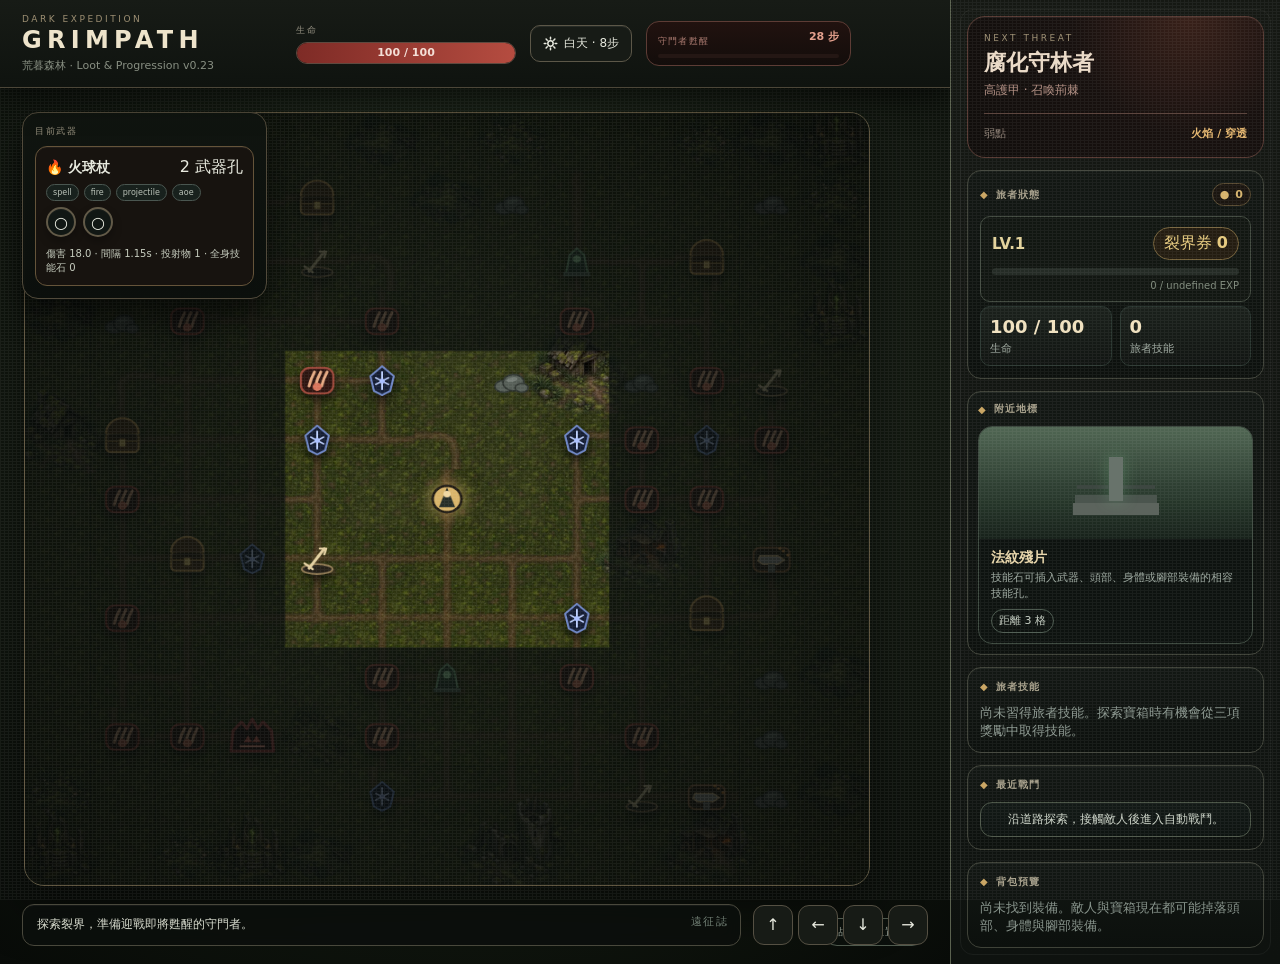
==== commit 153696a7: "Wire GRIMPATH v0.23 loot and progression systems" ====
--- a/v021/index.html
+++ b/v021/index.html
@@ -1 +1 @@
-<!doctype html><html lang="zh-Hant"><head><meta charset="UTF-8"><meta name="viewport" content="width=device-width,initial-scale=1,viewport-fit=cover"><title>GRIMPATH v0.22 · Modular</title><link rel="stylesheet" href="css/game.css?v=022b"><link rel="stylesheet" href="css/combat-1.css?v=022b"><link rel="stylesheet" href="css/combat-2.css?v=022b"><link rel="stylesheet" href="css/combat-3.css?v=022b"><link rel="stylesheet" href="css/combat-4.css?v=022b"><link rel="stylesheet" href="css/equipment.css?v=022b"></head><body><div class="app app-v12"><section class="main panel main-v12"><div class="game-hud"><div class="brand-block"><div class="eyebrow">DARK EXPEDITION</div><h1>GRIMPATH</h1><small>荒暮森林 · 裝備與全身技能孔 v0.22</small></div><div class="hud-center"><div class="hp-wrap"><span>生命</span><div class="hp-track"><i id="hpFill"></i><b id="hpTop"></b></div></div><div id="dayCycle" class="daycycle daycycle-v12">☀ 白天</div><div class="boss-pill"><span>守門者甦醒</span><b id="turnText"></b><div class="boss-track"><i id="threatFill"></i></div></div></div><div class="hud-actions"><button id="openBag">背包 / BUILD</button><button id="restart">新世界</button></div></div><div class="world-shell"><div class="map-frame"><canvas id="worldCanvas" width="936" height="936" aria-label="GRIMPATH world map"></canvas><div id="canvasHint" class="canvas-hint">點擊相鄰位置移動</div></div><div class="world-overlay left-overlay"><div class="mini-title">目前武器</div><div id="weapon"></div></div><div class="world-overlay bottom-overlay"><div id="message" class="message message-v12"></div><div class="controls controls-v12"><button data-move="0,-1">↑</button><button data-move="-1,0">←</button><button data-move="0,1">↓</button><button data-move="1,0">→</button></div></div></div></section><aside class="side panel side-v12"><section class="side-hero"><div class="side-kicker">NEXT THREAT</div><h2>腐化守林者</h2><p>高護甲 · 召喚荊棘</p><div class="weakness"><span>弱點</span><b>火焰 / 穿透</b></div></section><section class="section section-v12"><div class="section-title-row"><h3>旅者狀態</h3><span class="gold-pill">● <b id="gold"></b></span></div><div class="stats"><div class="stat"><strong id="hp"></strong><span>生命</span></div><div class="stat"><strong id="skillCount">0</strong><span>旅者技能</span></div></div></section><section class="section section-v12 poi-section"><h3>附近地標</h3><div id="poiPreview" class="poi-preview"></div></section><section class="section section-v12"><h3>旅者技能</h3><div id="skillsPanel" class="skill-list"></div></section><section class="section section-v12"><h3>最近戰鬥</h3><div id="combatLog" class="combat-log">沿道路探索，接觸敵人後進入自動戰鬥。</div></section><section class="section section-v12 inv-compact"><h3>背包預覽</h3><div id="inventory" class="inv"></div></section><div class="legend legend-v12"><b>操作</b><br>WASD / 方向鍵移動 · B 開啟 Build<br>敵人與寶箱可掉落武器、頭部、身體、腳部裝備與技能石。</div></aside></div><div id="battleModal" class="modal-backdrop hidden"><div class="modal-card modal-battle"><div class="modal-head"><h2><span data-icon="sword"></span>遭遇戰</h2><span id="battleTurnLabel">AUTO BATTLE</span></div><div class="battle-shell"><div id="battleStage" class="battle-stage"><div id="battleBanner" class="battle-banner">遭遇敵人</div><div id="battleSkill" class="battle-skill"></div><div class="battle-side player-side"><div id="battlePlayerUnit" class="battle-unit">🧙</div><div class="battle-name">旅者</div><div class="battle-hp"><i id="battlePlayerHp"></i></div><div id="battlePlayerStatus" class="battle-status"></div></div><div id="battleEnemyGroup" class="enemy-group"></div><div id="battleFx" class="fx-layer"></div></div><div class="battle-info"><div class="battle-build"><h4>目前攻擊配置</h4><div id="battleWeaponLine"></div><div id="battleSupports" class="battle-supports"></div></div><div class="battle-logbox"><h4>戰鬥紀錄</h4><div id="battleLiveLog">準備戰鬥…</div></div></div><button id="battleContinue" class="continue-battle hidden">返回探索</button></div></div></div><div id="bagModal" class="modal-backdrop hidden"><div class="modal-card modal-bag"><div class="modal-head modal-head-rich"><div><div class="modal-kicker">BUILD VIEW</div><h2><span data-icon="bag"></span>背包與裝備</h2></div><button id="closeBag" class="close-btn">關閉</button></div><div class="inventory-body inventory-body-rich"><section class="equipped-pane"><div class="pane-kicker">裝備欄</div><div id="bagEquipped"></div></section><section class="build-pane"><div class="pane-kicker">Build 摘要</div><div id="bagBuildSummary"></div><div class="pane-kicker mini-gap">旅者技能</div><div id="bagSkillList" class="bag-skill-list"></div></section><section class="bag-pane"><div class="bag-headline"><h3>背包內容</h3><span id="bagCount" class="bag-count">0 件</span></div><div id="bagInventory" class="bag-list"></div><div class="menu-hint">Support 技能石可以選擇插入武器、頭部、身體或腳部；必須與目前武器 Tag 相容。</div></section></div></div></div><div id="skillModal" class="modal-backdrop hidden"><div class="modal-card chest-modal"><div class="chest-stage-head"><div class="chest-art" aria-hidden="true"><div class="chest-lid"></div><div class="chest-body"></div><div class="chest-lock"></div><div class="chest-glow"></div></div><div class="chest-eyebrow">LOOT CACHE</div><h2>選擇你的獎勵</h2><p>寶箱只允許帶走一項。選擇會直接改變這次遠征的 Build。</p></div><div class="choice-body chest-choice-body"><div id="skillChoices" class="choice-grid chest-choice-grid"></div><div class="chest-choice-hint">寶箱可能提供技能、Support、裝備或資源獎勵。</div></div></div></div><div id="smithModal" class="modal-backdrop hidden"><div class="modal-card modal-smith"><div class="modal-head modal-head-rich"><div><div class="modal-kicker">FORGE EVENT</div><h2><span data-icon="anvil"></span>黑鐵工坊</h2></div><button id="closeSmith" class="close-btn">離開</button></div><div class="smith-layout"><section class="smith-scene-panel"><div class="smith-scene"><div class="forge-flame"></div><div class="forge-body"></div><div class="anvil-body"></div><div class="smith-smoke"></div></div><div class="smith-hero">壁爐燃燒，鐵砧迸出火花。這裡可以擴充武器技能孔、磨鋒武器，或直接買下一顆新的 Support。</div><div id="smithGoldLine" class="smith-gold-line"></div></section><section class="smith-offers"><div class="pane-kicker">可購買工藝</div><div id="smithChoices" class="choice-grid smith-grid"></div></section></div></div></div><div id="end" class="end hidden"><div class="end-card"><h2 id="endTitle"></h2><p id="endText"></p><button id="again" class="action">再次踏入裂界</button></div></div><script src="js/assets.js?v=022b"></script><script>(async()=>{try{await loadGrimpathAssets();for(const file of ['js/data.js','js/world.js','js/road.js','js/ui.js','js/combat.js','js/events.js','js/equipment.js','js/equipment-post.js']){await new Promise((resolve,reject)=>{const s=document.createElement('script');s.src=file+'?v=022b';s.onload=resolve;s.onerror=()=>reject(new Error('failed '+file));document.body.appendChild(s)});}}catch(err){console.error(err);document.body.innerHTML='<pre style="color:#eee;background:#111;padding:20px;white-space:pre-wrap">GRIMPATH v0.22 載入失敗\n'+String(err)+'</pre>'}})();</script></body></html>+<!doctype html><html lang="zh-Hant"><head><meta charset="UTF-8"><meta name="viewport" content="width=device-width,initial-scale=1,viewport-fit=cover"><title>GRIMPATH v0.23 · Loot & Progression</title><link rel="stylesheet" href="css/game.css?v=023"><link rel="stylesheet" href="css/combat-1.css?v=023"><link rel="stylesheet" href="css/combat-2.css?v=023"><link rel="stylesheet" href="css/combat-3.css?v=023"><link rel="stylesheet" href="css/combat-4.css?v=023"><link rel="stylesheet" href="css/equipment.css?v=023"><link rel="stylesheet" href="css/progression.css?v=023"></head><body><div class="app app-v12"><section class="main panel main-v12"><div class="game-hud"><div class="brand-block"><div class="eyebrow">DARK EXPEDITION</div><h1>GRIMPATH</h1><small>荒暮森林 · Loot & Progression v0.23</small></div><div class="hud-center"><div class="hp-wrap"><span>生命</span><div class="hp-track"><i id="hpFill"></i><b id="hpTop"></b></div></div><div id="dayCycle" class="daycycle daycycle-v12">☀ 白天</div><div class="boss-pill"><span>守門者甦醒</span><b id="turnText"></b><div class="boss-track"><i id="threatFill"></i></div></div></div><div class="hud-actions"><button id="openBag">背包 / BUILD</button><button id="restart">新世界</button></div></div><div class="world-shell"><div class="map-frame"><canvas id="worldCanvas" width="936" height="936" aria-label="GRIMPATH world map"></canvas><div id="canvasHint" class="canvas-hint">點擊相鄰位置移動</div></div><div class="world-overlay left-overlay"><div class="mini-title">目前武器</div><div id="weapon"></div></div><div class="world-overlay bottom-overlay"><div id="message" class="message message-v12"></div><div class="controls controls-v12"><button data-move="0,-1">↑</button><button data-move="-1,0">←</button><button data-move="0,1">↓</button><button data-move="1,0">→</button></div></div></div></section><aside class="side panel side-v12"><section class="side-hero"><div class="side-kicker">NEXT THREAT</div><h2>腐化守林者</h2><p>高護甲 · 召喚荊棘</p><div class="weakness"><span>弱點</span><b>火焰 / 穿透</b></div></section><section class="section section-v12"><div class="section-title-row"><h3>旅者狀態</h3><span class="gold-pill">● <b id="gold"></b></span></div><div class="stats"><div class="stat"><strong id="hp"></strong><span>生命</span></div><div class="stat"><strong id="skillCount">0</strong><span>旅者技能</span></div></div></section><section class="section section-v12 poi-section"><h3>附近地標</h3><div id="poiPreview" class="poi-preview"></div></section><section class="section section-v12"><h3>旅者技能</h3><div id="skillsPanel" class="skill-list"></div></section><section class="section section-v12"><h3>最近戰鬥</h3><div id="combatLog" class="combat-log">沿道路探索，接觸敵人後進入自動戰鬥。</div></section><section class="section section-v12 inv-compact"><h3>背包預覽</h3><div id="inventory" class="inv"></div></section><div class="legend legend-v12"><b>操作</b><br>WASD / 方向鍵移動 · B 開啟 Build<br>擊敗怪物獲得 EXP；升級可獲得裂界券，寶箱固定三選一。</div></aside></div><div id="battleModal" class="modal-backdrop hidden"><div class="modal-card modal-battle"><div class="modal-head"><h2><span data-icon="sword"></span>遭遇戰</h2><span id="battleTurnLabel">AUTO BATTLE</span></div><div class="battle-shell"><div id="battleStage" class="battle-stage"><div id="battleBanner" class="battle-banner">遭遇敵人</div><div id="battleSkill" class="battle-skill"></div><div class="battle-side player-side"><div id="battlePlayerUnit" class="battle-unit">🧙</div><div class="battle-name">旅者</div><div class="battle-hp"><i id="battlePlayerHp"></i></div><div id="battlePlayerStatus" class="battle-status"></div></div><div id="battleEnemyGroup" class="enemy-group"></div><div id="battleFx" class="fx-layer"></div></div><div class="battle-info"><div class="battle-build"><h4>目前攻擊配置</h4><div id="battleWeaponLine"></div><div id="battleSupports" class="battle-supports"></div></div><div class="battle-logbox"><h4>戰鬥紀錄</h4><div id="battleLiveLog">準備戰鬥…</div></div></div><button id="battleContinue" class="continue-battle hidden">返回探索</button></div></div></div><div id="bagModal" class="modal-backdrop hidden"><div class="modal-card modal-bag"><div class="modal-head modal-head-rich"><div><div class="modal-kicker">BUILD VIEW</div><h2><span data-icon="bag"></span>背包與裝備</h2></div><button id="closeBag" class="close-btn">關閉</button></div><div class="inventory-body inventory-body-rich"><section class="equipped-pane"><div class="pane-kicker">裝備欄</div><div id="bagEquipped"></div></section><section class="build-pane"><div class="pane-kicker">Build 摘要</div><div id="bagBuildSummary"></div><div class="pane-kicker mini-gap">旅者技能</div><div id="bagSkillList" class="bag-skill-list"></div></section><section class="bag-pane"><div class="bag-headline"><h3>背包內容</h3><span id="bagCount" class="bag-count">0 件</span></div><div id="bagInventory" class="bag-list"></div><div class="menu-hint">Support 技能石可以選擇插入武器、頭部、身體或腳部；必須與目前武器 Tag 相容。</div></section></div></div></div><div id="skillModal" class="modal-backdrop hidden"><div class="modal-card chest-modal"><div class="chest-stage-head"><div class="chest-art" aria-hidden="true"><div class="chest-lid"></div><div class="chest-body"></div><div class="chest-lock"></div><div class="chest-glow"></div></div><div class="chest-eyebrow">LOOT CACHE</div><h2>選擇你的獎勵</h2><p>寶箱只允許帶走一項。選擇會直接改變這次遠征的 Build。</p></div><div class="choice-body chest-choice-body"><div id="skillChoices" class="choice-grid chest-choice-grid"></div><div class="chest-choice-hint">寶箱具有普通 / 精良 / 史詩階級，以及裝備 / 食物 / 技能 / 混合型。</div></div></div></div><div id="smithModal" class="modal-backdrop hidden"><div class="modal-card modal-smith"><div class="modal-head modal-head-rich"><div><div class="modal-kicker">FORGE EVENT</div><h2><span data-icon="anvil"></span>黑鐵工坊</h2></div><button id="closeSmith" class="close-btn">離開</button></div><div class="smith-layout"><section class="smith-scene-panel"><div class="smith-scene"><div class="forge-flame"></div><div class="forge-body"></div><div class="anvil-body"></div><div class="smith-smoke"></div></div><div class="smith-hero">壁爐燃燒，鐵砧迸出火花。這裡可以擴充武器技能孔、磨鋒武器，或直接買下一顆新的 Support。</div><div id="smithGoldLine" class="smith-gold-line"></div></section><section class="smith-offers"><div class="pane-kicker">可購買工藝</div><div id="smithChoices" class="choice-grid smith-grid"></div></section></div></div></div><div id="end" class="end hidden"><div class="end-card"><h2 id="endTitle"></h2><p id="endText"></p><button id="again" class="action">再次踏入裂界</button></div></div><script src="js/assets.js?v=023"></script><script>(async()=>{try{await loadGrimpathAssets();for(const file of ['js/data.js','js/world.js','js/road.js','js/ui.js','js/combat.js','js/events.js','js/equipment.js','js/equipment-post.js','js/progression.js','js/progression-fix.js']){await new Promise((resolve,reject)=>{const s=document.createElement('script');s.src=file+'?v=023';s.onload=resolve;s.onerror=()=>reject(new Error('failed '+file));document.body.appendChild(s)});}}catch(err){console.error(err);document.body.innerHTML='<pre style="color:#eee;background:#111;padding:20px;white-space:pre-wrap">GRIMPATH v0.23 載入失敗\n'+String(err)+'</pre>'}})();</script></body></html>
--- a/v021/css/progression.css
+++ b/v021/css/progression.css
@@ -0,0 +1 @@
+#lootNotices{position:fixed;z-index:9999;top:86px;left:50%;transform:translateX(-50%);width:min(520px,calc(100vw - 28px));pointer-events:none;display:flex;flex-direction:column;align-items:center;gap:8px}.loot-notice{width:min(470px,100%);box-sizing:border-box;display:grid;grid-template-columns:64px 1fr;gap:14px;align-items:center;padding:16px 18px;border:1px solid #626756;border-radius:14px;background:linear-gradient(135deg,#171b17f5,#0d100df5);box-shadow:0 18px 50px #000b;opacity:0;transform:translateY(-18px) scale(.96);transition:.24s ease}.loot-notice.show{opacity:1;transform:translateY(0) scale(1)}.loot-icon{width:58px;height:58px;border-radius:12px;display:grid;place-items:center;font-size:32px;background:#252b24;border:1px solid #69705e}.loot-notice small{display:block;color:#8f998b;letter-spacing:.12em;text-transform:uppercase}.loot-notice strong{display:block;margin:2px 0;font-size:21px;color:#eee6d1}.loot-notice span{color:#aab4a5;font-size:12px}.loot-magic,.loot-fine{border-color:#527fbd}.loot-rare,.loot-epic{border-color:#b98535;box-shadow:0 18px 55px #000b,0 0 26px #c1842733}.loot-legendary{border-color:#d59b37;background:linear-gradient(135deg,#372411f8,#13100bf8);box-shadow:0 18px 60px #000c,0 0 36px #efb24955}.loot-legendary .loot-icon{color:#ffd977;border-color:#d6a64a;box-shadow:0 0 24px #e8ae4044}.loot-xp{border-color:#66735c;background:linear-gradient(135deg,#1b241b,#0d120e)}.progress-card{margin:10px 0 4px;padding:10px 11px;border:1px solid #41493f;border-radius:10px;background:#111611}.progress-top{display:flex;align-items:center;justify-content:space-between;gap:10px}.progress-top b{font-size:15px;color:#e3d29b}.progress-top button{border:1px solid #75623b;background:#231c10;color:#e6ca7e;border-radius:999px;padding:5px 10px;cursor:pointer}.xp-track{height:7px;margin-top:8px;border-radius:999px;background:#242b25;overflow:hidden}.xp-track i{display:block;height:100%;width:0;background:linear-gradient(90deg,#758e62,#d2bd6d);transition:width .3s}.progress-card>small{display:block;margin-top:5px;color:#7e897b;font-size:10px;text-align:right}.chest-tier-fine{border-color:#4e74a9!important;box-shadow:inset 0 0 28px #31527f22}.chest-tier-epic{border-color:#aa7434!important;box-shadow:inset 0 0 32px #b6782b25,0 0 24px #a1682833}.lottery-card{max-width:600px;text-align:center}.lottery-orb{margin:20px auto 10px;width:110px;height:110px;border-radius:50%;display:grid;place-items:center;font-size:55px;color:#f1ce72;border:1px solid #806b3b;background:radial-gradient(circle,#55411d,#17150f 65%);box-shadow:0 0 45px #d9a94136,inset 0 0 30px #0008}.lottery-rates{display:flex;justify-content:center;gap:8px;flex-wrap:wrap;margin:12px 0}.lottery-rates span{padding:5px 9px;border-radius:999px;background:#171c17;color:#9da69a;border:1px solid #3b433b;font-size:11px}.lottery-rates .legendary{color:#f3cf72;border-color:#8e6b2e}.lottery-result{min-height:92px;margin:16px 0;padding:12px;border:1px dashed #464d43;border-radius:10px;display:grid;place-items:center;color:#7f897d}.lottery-item{display:grid;gap:4px}.lottery-item>span{font-size:34px}.lottery-item>strong{font-size:20px}.lottery-item.rarity-magic strong{color:#8eb8ff}.lottery-item.rarity-rare strong{color:#e1b557}.lottery-item.rarity-legendary strong{color:#ffd56b;text-shadow:0 0 16px #e6a73577}.rarity-legendary{color:#ffd56b!important}@media(max-width:760px){#lootNotices{top:64px}.loot-notice{grid-template-columns:50px 1fr;padding:12px 14px}.loot-icon{width:46px;height:46px;font-size:25px}.loot-notice strong{font-size:17px}.progress-card{margin-top:8px}.lottery-card{width:calc(100vw - 24px)}}
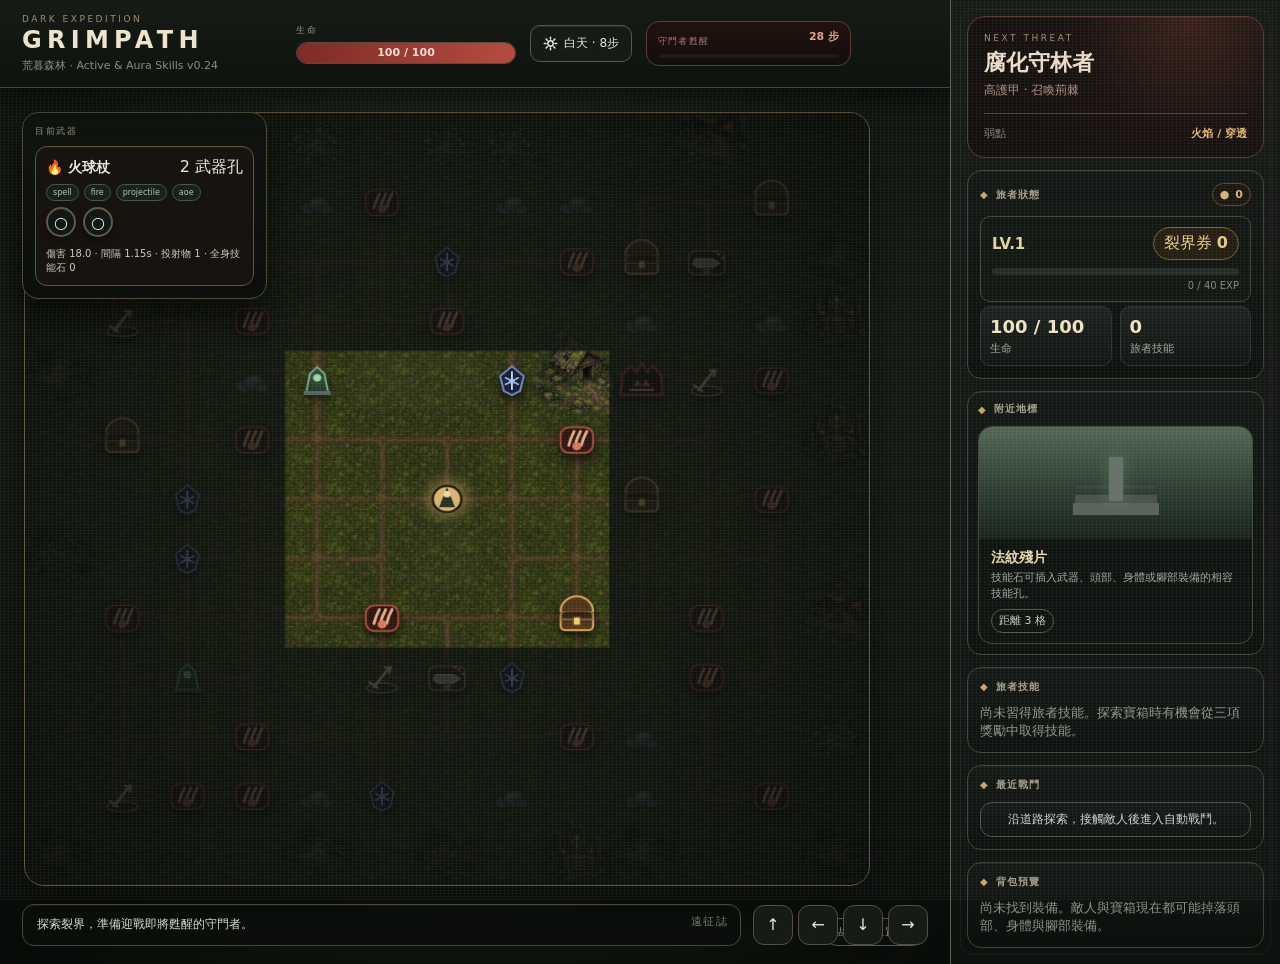
==== commit 72f12261: "Load active skills, auras and live combat in GRIMPATH v0.24" ====
--- a/v021/index.html
+++ b/v021/index.html
@@ -1 +1 @@
-<!doctype html><html lang="zh-Hant"><head><meta charset="UTF-8"><meta name="viewport" content="width=device-width,initial-scale=1,viewport-fit=cover"><title>GRIMPATH v0.23 · Loot & Progression</title><link rel="stylesheet" href="css/game.css?v=023"><link rel="stylesheet" href="css/combat-1.css?v=023"><link rel="stylesheet" href="css/combat-2.css?v=023"><link rel="stylesheet" href="css/combat-3.css?v=023"><link rel="stylesheet" href="css/combat-4.css?v=023"><link rel="stylesheet" href="css/equipment.css?v=023"><link rel="stylesheet" href="css/progression.css?v=023"></head><body><div class="app app-v12"><section class="main panel main-v12"><div class="game-hud"><div class="brand-block"><div class="eyebrow">DARK EXPEDITION</div><h1>GRIMPATH</h1><small>荒暮森林 · Loot & Progression v0.23</small></div><div class="hud-center"><div class="hp-wrap"><span>生命</span><div class="hp-track"><i id="hpFill"></i><b id="hpTop"></b></div></div><div id="dayCycle" class="daycycle daycycle-v12">☀ 白天</div><div class="boss-pill"><span>守門者甦醒</span><b id="turnText"></b><div class="boss-track"><i id="threatFill"></i></div></div></div><div class="hud-actions"><button id="openBag">背包 / BUILD</button><button id="restart">新世界</button></div></div><div class="world-shell"><div class="map-frame"><canvas id="worldCanvas" width="936" height="936" aria-label="GRIMPATH world map"></canvas><div id="canvasHint" class="canvas-hint">點擊相鄰位置移動</div></div><div class="world-overlay left-overlay"><div class="mini-title">目前武器</div><div id="weapon"></div></div><div class="world-overlay bottom-overlay"><div id="message" class="message message-v12"></div><div class="controls controls-v12"><button data-move="0,-1">↑</button><button data-move="-1,0">←</button><button data-move="0,1">↓</button><button data-move="1,0">→</button></div></div></div></section><aside class="side panel side-v12"><section class="side-hero"><div class="side-kicker">NEXT THREAT</div><h2>腐化守林者</h2><p>高護甲 · 召喚荊棘</p><div class="weakness"><span>弱點</span><b>火焰 / 穿透</b></div></section><section class="section section-v12"><div class="section-title-row"><h3>旅者狀態</h3><span class="gold-pill">● <b id="gold"></b></span></div><div class="stats"><div class="stat"><strong id="hp"></strong><span>生命</span></div><div class="stat"><strong id="skillCount">0</strong><span>旅者技能</span></div></div></section><section class="section section-v12 poi-section"><h3>附近地標</h3><div id="poiPreview" class="poi-preview"></div></section><section class="section section-v12"><h3>旅者技能</h3><div id="skillsPanel" class="skill-list"></div></section><section class="section section-v12"><h3>最近戰鬥</h3><div id="combatLog" class="combat-log">沿道路探索，接觸敵人後進入自動戰鬥。</div></section><section class="section section-v12 inv-compact"><h3>背包預覽</h3><div id="inventory" class="inv"></div></section><div class="legend legend-v12"><b>操作</b><br>WASD / 方向鍵移動 · B 開啟 Build<br>擊敗怪物獲得 EXP；升級可獲得裂界券，寶箱固定三選一。</div></aside></div><div id="battleModal" class="modal-backdrop hidden"><div class="modal-card modal-battle"><div class="modal-head"><h2><span data-icon="sword"></span>遭遇戰</h2><span id="battleTurnLabel">AUTO BATTLE</span></div><div class="battle-shell"><div id="battleStage" class="battle-stage"><div id="battleBanner" class="battle-banner">遭遇敵人</div><div id="battleSkill" class="battle-skill"></div><div class="battle-side player-side"><div id="battlePlayerUnit" class="battle-unit">🧙</div><div class="battle-name">旅者</div><div class="battle-hp"><i id="battlePlayerHp"></i></div><div id="battlePlayerStatus" class="battle-status"></div></div><div id="battleEnemyGroup" class="enemy-group"></div><div id="battleFx" class="fx-layer"></div></div><div class="battle-info"><div class="battle-build"><h4>目前攻擊配置</h4><div id="battleWeaponLine"></div><div id="battleSupports" class="battle-supports"></div></div><div class="battle-logbox"><h4>戰鬥紀錄</h4><div id="battleLiveLog">準備戰鬥…</div></div></div><button id="battleContinue" class="continue-battle hidden">返回探索</button></div></div></div><div id="bagModal" class="modal-backdrop hidden"><div class="modal-card modal-bag"><div class="modal-head modal-head-rich"><div><div class="modal-kicker">BUILD VIEW</div><h2><span data-icon="bag"></span>背包與裝備</h2></div><button id="closeBag" class="close-btn">關閉</button></div><div class="inventory-body inventory-body-rich"><section class="equipped-pane"><div class="pane-kicker">裝備欄</div><div id="bagEquipped"></div></section><section class="build-pane"><div class="pane-kicker">Build 摘要</div><div id="bagBuildSummary"></div><div class="pane-kicker mini-gap">旅者技能</div><div id="bagSkillList" class="bag-skill-list"></div></section><section class="bag-pane"><div class="bag-headline"><h3>背包內容</h3><span id="bagCount" class="bag-count">0 件</span></div><div id="bagInventory" class="bag-list"></div><div class="menu-hint">Support 技能石可以選擇插入武器、頭部、身體或腳部；必須與目前武器 Tag 相容。</div></section></div></div></div><div id="skillModal" class="modal-backdrop hidden"><div class="modal-card chest-modal"><div class="chest-stage-head"><div class="chest-art" aria-hidden="true"><div class="chest-lid"></div><div class="chest-body"></div><div class="chest-lock"></div><div class="chest-glow"></div></div><div class="chest-eyebrow">LOOT CACHE</div><h2>選擇你的獎勵</h2><p>寶箱只允許帶走一項。選擇會直接改變這次遠征的 Build。</p></div><div class="choice-body chest-choice-body"><div id="skillChoices" class="choice-grid chest-choice-grid"></div><div class="chest-choice-hint">寶箱具有普通 / 精良 / 史詩階級，以及裝備 / 食物 / 技能 / 混合型。</div></div></div></div><div id="smithModal" class="modal-backdrop hidden"><div class="modal-card modal-smith"><div class="modal-head modal-head-rich"><div><div class="modal-kicker">FORGE EVENT</div><h2><span data-icon="anvil"></span>黑鐵工坊</h2></div><button id="closeSmith" class="close-btn">離開</button></div><div class="smith-layout"><section class="smith-scene-panel"><div class="smith-scene"><div class="forge-flame"></div><div class="forge-body"></div><div class="anvil-body"></div><div class="smith-smoke"></div></div><div class="smith-hero">壁爐燃燒，鐵砧迸出火花。這裡可以擴充武器技能孔、磨鋒武器，或直接買下一顆新的 Support。</div><div id="smithGoldLine" class="smith-gold-line"></div></section><section class="smith-offers"><div class="pane-kicker">可購買工藝</div><div id="smithChoices" class="choice-grid smith-grid"></div></section></div></div></div><div id="end" class="end hidden"><div class="end-card"><h2 id="endTitle"></h2><p id="endText"></p><button id="again" class="action">再次踏入裂界</button></div></div><script src="js/assets.js?v=023"></script><script>(async()=>{try{await loadGrimpathAssets();for(const file of ['js/data.js','js/world.js','js/road.js','js/ui.js','js/combat.js','js/events.js','js/equipment.js','js/equipment-post.js','js/progression.js','js/progression-fix.js']){await new Promise((resolve,reject)=>{const s=document.createElement('script');s.src=file+'?v=023';s.onload=resolve;s.onerror=()=>reject(new Error('failed '+file));document.body.appendChild(s)});}}catch(err){console.error(err);document.body.innerHTML='<pre style="color:#eee;background:#111;padding:20px;white-space:pre-wrap">GRIMPATH v0.23 載入失敗\n'+String(err)+'</pre>'}})();</script></body></html>+<!doctype html><html lang="zh-Hant"><head><meta charset="UTF-8"><meta name="viewport" content="width=device-width,initial-scale=1,viewport-fit=cover"><title>GRIMPATH v0.24 · Active & Aura Skills</title><link rel="stylesheet" href="css/game.css?v=024"><link rel="stylesheet" href="css/combat-1.css?v=024"><link rel="stylesheet" href="css/combat-2.css?v=024"><link rel="stylesheet" href="css/combat-3.css?v=024"><link rel="stylesheet" href="css/combat-4.css?v=024"><link rel="stylesheet" href="css/equipment.css?v=024"><link rel="stylesheet" href="css/progression.css?v=024"><link rel="stylesheet" href="css/active-skills.css?v=024"></head><body><div class="app app-v12"><section class="main panel main-v12"><div class="game-hud"><div class="brand-block"><div class="eyebrow">DARK EXPEDITION</div><h1>GRIMPATH</h1><small>荒暮森林 · Active & Aura Skills v0.24</small></div><div class="hud-center"><div class="hp-wrap"><span>生命</span><div class="hp-track"><i id="hpFill"></i><b id="hpTop"></b></div></div><div id="dayCycle" class="daycycle daycycle-v12">☀ 白天</div><div class="boss-pill"><span>守門者甦醒</span><b id="turnText"></b><div class="boss-track"><i id="threatFill"></i></div></div></div><div class="hud-actions"><button id="openBag">背包 / BUILD</button><button id="restart">新世界</button></div></div><div class="world-shell"><div class="map-frame"><canvas id="worldCanvas" width="936" height="936" aria-label="GRIMPATH world map"></canvas><div id="canvasHint" class="canvas-hint">點擊相鄰位置移動</div></div><div class="world-overlay left-overlay"><div class="mini-title">目前武器</div><div id="weapon"></div></div><div class="world-overlay bottom-overlay"><div id="message" class="message message-v12"></div><div class="controls controls-v12"><button data-move="0,-1">↑</button><button data-move="-1,0">←</button><button data-move="0,1">↓</button><button data-move="1,0">→</button></div></div></div></section><aside class="side panel side-v12"><section class="side-hero"><div class="side-kicker">NEXT THREAT</div><h2>腐化守林者</h2><p>高護甲 · 召喚荊棘</p><div class="weakness"><span>弱點</span><b>火焰 / 穿透</b></div></section><section class="section section-v12"><div class="section-title-row"><h3>旅者狀態</h3><span class="gold-pill">● <b id="gold"></b></span></div><div class="stats"><div class="stat"><strong id="hp"></strong><span>生命</span></div><div class="stat"><strong id="skillCount">0</strong><span>旅者技能</span></div></div></section><section class="section section-v12 poi-section"><h3>附近地標</h3><div id="poiPreview" class="poi-preview"></div></section><section class="section section-v12"><h3>旅者技能</h3><div id="skillsPanel" class="skill-list"></div></section><section class="section section-v12"><h3>最近戰鬥</h3><div id="combatLog" class="combat-log">沿道路探索，接觸敵人後進入自動戰鬥。</div></section><section class="section section-v12 inv-compact"><h3>背包預覽</h3><div id="inventory" class="inv"></div></section><div class="legend legend-v12"><b>操作</b><br>WASD / 方向鍵移動 · B 開啟 Build<br>主攻擊自動施放；裝備主動技能後可在戰鬥中點擊或按 1 / 2 / 3 使用。</div></aside></div><div id="battleModal" class="modal-backdrop hidden"><div class="modal-card modal-battle"><div class="modal-head"><h2><span data-icon="sword"></span>遭遇戰</h2><span id="battleTurnLabel">AUTO BATTLE</span></div><div class="battle-shell"><div id="battleStage" class="battle-stage"><div id="battleBanner" class="battle-banner">遭遇敵人</div><div id="battleSkill" class="battle-skill"></div><div class="battle-side player-side"><div id="battlePlayerUnit" class="battle-unit">🧙</div><div class="battle-name">旅者</div><div class="battle-hp"><i id="battlePlayerHp"></i></div><div id="battlePlayerStatus" class="battle-status"></div></div><div id="battleEnemyGroup" class="enemy-group"></div><div id="battleFx" class="fx-layer"></div></div><div class="battle-info"><div class="battle-build"><h4>目前攻擊配置</h4><div id="battleWeaponLine"></div><div id="battleSupports" class="battle-supports"></div></div><div class="battle-logbox"><h4>戰鬥紀錄</h4><div id="battleLiveLog">準備戰鬥…</div></div></div><button id="battleContinue" class="continue-battle hidden">返回探索</button></div></div></div><div id="bagModal" class="modal-backdrop hidden"><div class="modal-card modal-bag"><div class="modal-head modal-head-rich"><div><div class="modal-kicker">BUILD VIEW</div><h2><span data-icon="bag"></span>背包與裝備</h2></div><button id="closeBag" class="close-btn">關閉</button></div><div class="inventory-body inventory-body-rich"><section class="equipped-pane"><div class="pane-kicker">裝備欄</div><div id="bagEquipped"></div></section><section class="build-pane"><div class="pane-kicker">Build 摘要</div><div id="bagBuildSummary"></div><div class="pane-kicker mini-gap">旅者技能</div><div id="bagSkillList" class="bag-skill-list"></div></section><section class="bag-pane"><div class="bag-headline"><h3>背包內容</h3><span id="bagCount" class="bag-count">0 件</span></div><div id="bagInventory" class="bag-list"></div><div class="menu-hint">Support、主動技能與光環都會佔用裝備技能孔；主動技能可在戰鬥中手動施放，光環則常駐生效。</div></section></div></div></div><div id="skillModal" class="modal-backdrop hidden"><div class="modal-card chest-modal"><div class="chest-stage-head"><div class="chest-art" aria-hidden="true"><div class="chest-lid"></div><div class="chest-body"></div><div class="chest-lock"></div><div class="chest-glow"></div></div><div class="chest-eyebrow">LOOT CACHE</div><h2>選擇你的獎勵</h2><p>寶箱只允許帶走一項。選擇會直接改變這次遠征的 Build。</p></div><div class="choice-body chest-choice-body"><div id="skillChoices" class="choice-grid chest-choice-grid"></div><div class="chest-choice-hint">技能型與混合型寶箱現在可能出現主動技能石或光環技能石。</div></div></div></div><div id="smithModal" class="modal-backdrop hidden"><div class="modal-card modal-smith"><div class="modal-head modal-head-rich"><div><div class="modal-kicker">FORGE EVENT</div><h2><span data-icon="anvil"></span>黑鐵工坊</h2></div><button id="closeSmith" class="close-btn">離開</button></div><div class="smith-layout"><section class="smith-scene-panel"><div class="smith-scene"><div class="forge-flame"></div><div class="forge-body"></div><div class="anvil-body"></div><div class="smith-smoke"></div></div><div class="smith-hero">壁爐燃燒，鐵砧迸出火花。這裡可以擴充武器技能孔、磨鋒武器，或直接買下一顆新的 Support。</div><div id="smithGoldLine" class="smith-gold-line"></div></section><section class="smith-offers"><div class="pane-kicker">可購買工藝</div><div id="smithChoices" class="choice-grid smith-grid"></div></section></div></div></div><div id="end" class="end hidden"><div class="end-card"><h2 id="endTitle"></h2><p id="endText"></p><button id="again" class="action">再次踏入裂界</button></div></div><script src="js/assets.js?v=024"></script><script>(async()=>{try{await loadGrimpathAssets();for(const file of ['js/data.js','js/world.js','js/road.js','js/ui.js','js/combat.js','js/events.js','js/equipment.js','js/equipment-post.js','js/progression.js','js/progression-fix.js','js/utility-skills.js','js/utility-ui.js','js/live-combat.js']){await new Promise((resolve,reject)=>{const s=document.createElement('script');s.src=file+'?v=024';s.onload=resolve;s.onerror=()=>reject(new Error('failed '+file));document.body.appendChild(s)});}}catch(err){console.error(err);document.body.innerHTML='<pre style="color:#eee;background:#111;padding:20px;white-space:pre-wrap">GRIMPATH v0.24 載入失敗\n'+String(err)+'</pre>'}})();</script></body></html>
--- a/v021/css/active-skills.css
+++ b/v021/css/active-skills.css
@@ -0,0 +1,3 @@
+.utility-slot-row{display:flex;align-items:center;gap:8px;margin-top:9px;padding:8px 9px;border:1px dashed #5e6559;border-radius:9px;background:#101410;color:#8e978b}.utility-slot-row.filled{border-style:solid;border-color:#7766a0;background:linear-gradient(90deg,#191526,#121817);color:#ded7ef}.utility-slot-row>span{font-size:20px}.utility-slot-row>div{display:flex;flex-direction:column;min-width:0}.utility-slot-row b{font-size:11px}.utility-slot-row small{font-size:9px;color:#8e958d}.utility-slot-row button{margin-left:auto;background:transparent;border:0;color:#ac9abc;cursor:pointer}.gear-socket.utility-occupied{border-color:#786da2;background:#171526;color:#d9d2f1}.utility-gem-card{border-color:#584d78!important}.utility-preview{display:block;margin-top:7px;color:#a99bbb!important}
+.battle-utility-bar{margin-top:10px;padding-top:9px;border-top:1px solid #ffffff10}.battle-aura-row,.active-skill-row{display:flex;gap:7px;flex-wrap:wrap}.battle-aura-row{margin-bottom:8px}.aura-chip{display:inline-flex;align-items:center;gap:5px;padding:5px 8px;border:1px solid #766445;border-radius:999px;background:#241f16;color:#e4cc8d;font-size:10px}.aura-chip.muted{opacity:.45}.active-skill-btn{position:relative;display:grid;grid-template-columns:18px 24px 1fr;align-items:center;gap:5px;min-width:145px;padding:8px 9px;border:1px solid #665a7d;border-radius:9px;background:linear-gradient(180deg,#241d31,#15141c);color:#eee;cursor:pointer;text-align:left}.active-skill-btn>b{display:grid;place-items:center;width:17px;height:17px;border-radius:4px;background:#0d0e0e;color:#b8b0c5;font-size:9px}.active-skill-btn>span{font-size:20px}.active-skill-btn>strong{font-size:11px}.active-skill-btn>small{grid-column:3;color:#9f92b0;font-size:9px}.active-skill-btn:not(:disabled):hover{border-color:#d2b26f;box-shadow:0 0 18px #cba95b22}.active-skill-btn.cooling{filter:saturate(.45);opacity:.58}.active-skill-btn:disabled{cursor:not-allowed}.active-empty{font-size:10px;color:#737d76}.lottery-card,.chest-modal{max-width:980px}
+@media(max-width:760px){.active-skill-btn{min-width:128px;flex:1}.battle-utility-bar{margin-top:7px}.utility-slot-row{padding:7px}}
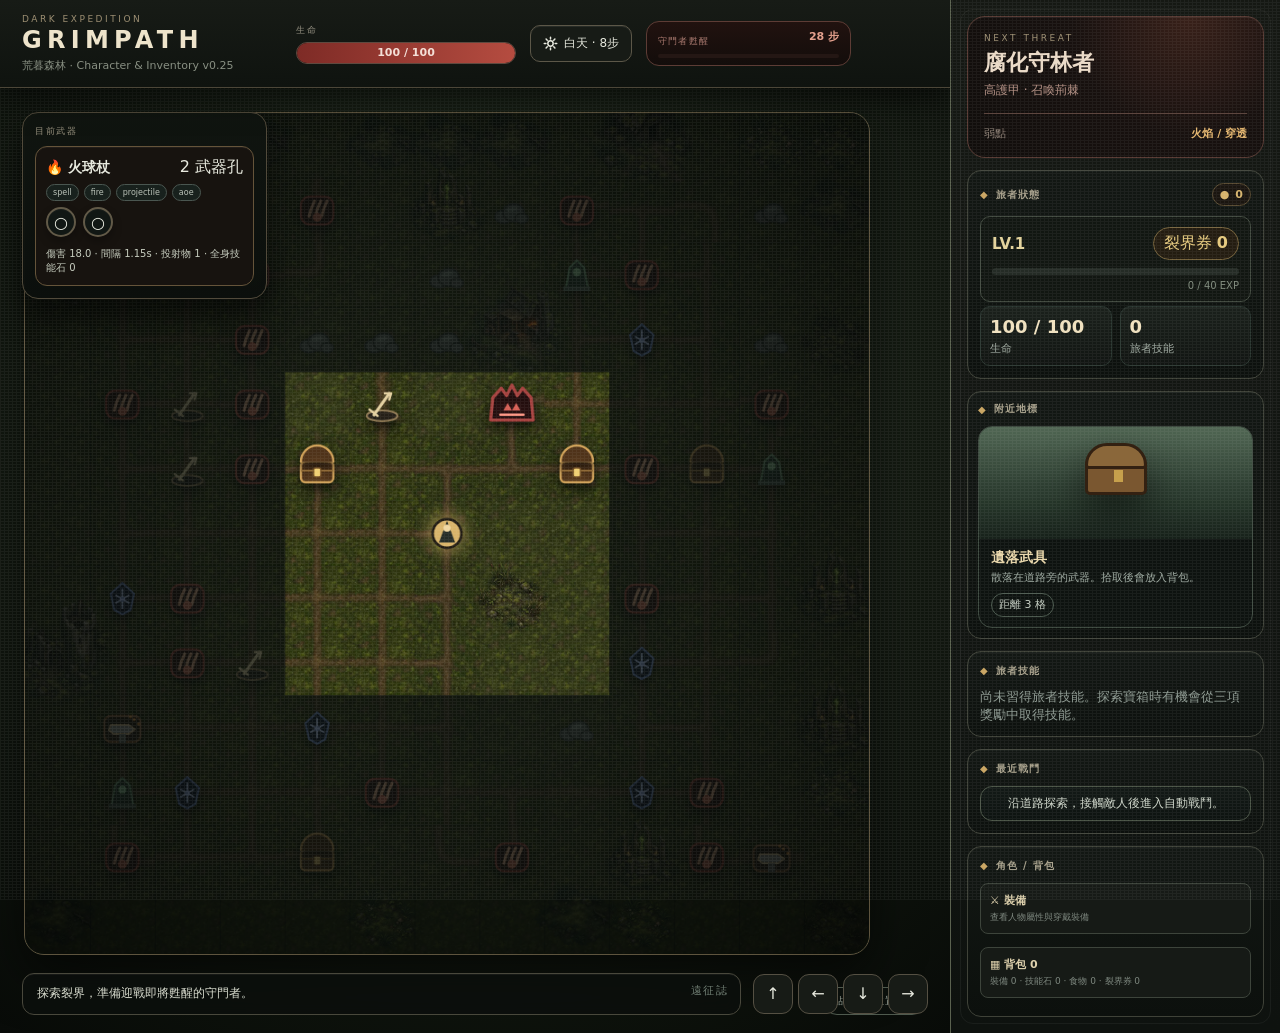
==== commit c816bc70: "Load split equipment and backpack UI v0.25" ====
--- a/v021/index.html
+++ b/v021/index.html
@@ -1 +1 @@
-<!doctype html><html lang="zh-Hant"><head><meta charset="UTF-8"><meta name="viewport" content="width=device-width,initial-scale=1,viewport-fit=cover"><title>GRIMPATH v0.24 · Active & Aura Skills</title><link rel="stylesheet" href="css/game.css?v=024"><link rel="stylesheet" href="css/combat-1.css?v=024"><link rel="stylesheet" href="css/combat-2.css?v=024"><link rel="stylesheet" href="css/combat-3.css?v=024"><link rel="stylesheet" href="css/combat-4.css?v=024"><link rel="stylesheet" href="css/equipment.css?v=024"><link rel="stylesheet" href="css/progression.css?v=024"><link rel="stylesheet" href="css/active-skills.css?v=024"></head><body><div class="app app-v12"><section class="main panel main-v12"><div class="game-hud"><div class="brand-block"><div class="eyebrow">DARK EXPEDITION</div><h1>GRIMPATH</h1><small>荒暮森林 · Active & Aura Skills v0.24</small></div><div class="hud-center"><div class="hp-wrap"><span>生命</span><div class="hp-track"><i id="hpFill"></i><b id="hpTop"></b></div></div><div id="dayCycle" class="daycycle daycycle-v12">☀ 白天</div><div class="boss-pill"><span>守門者甦醒</span><b id="turnText"></b><div class="boss-track"><i id="threatFill"></i></div></div></div><div class="hud-actions"><button id="openBag">背包 / BUILD</button><button id="restart">新世界</button></div></div><div class="world-shell"><div class="map-frame"><canvas id="worldCanvas" width="936" height="936" aria-label="GRIMPATH world map"></canvas><div id="canvasHint" class="canvas-hint">點擊相鄰位置移動</div></div><div class="world-overlay left-overlay"><div class="mini-title">目前武器</div><div id="weapon"></div></div><div class="world-overlay bottom-overlay"><div id="message" class="message message-v12"></div><div class="controls controls-v12"><button data-move="0,-1">↑</button><button data-move="-1,0">←</button><button data-move="0,1">↓</button><button data-move="1,0">→</button></div></div></div></section><aside class="side panel side-v12"><section class="side-hero"><div class="side-kicker">NEXT THREAT</div><h2>腐化守林者</h2><p>高護甲 · 召喚荊棘</p><div class="weakness"><span>弱點</span><b>火焰 / 穿透</b></div></section><section class="section section-v12"><div class="section-title-row"><h3>旅者狀態</h3><span class="gold-pill">● <b id="gold"></b></span></div><div class="stats"><div class="stat"><strong id="hp"></strong><span>生命</span></div><div class="stat"><strong id="skillCount">0</strong><span>旅者技能</span></div></div></section><section class="section section-v12 poi-section"><h3>附近地標</h3><div id="poiPreview" class="poi-preview"></div></section><section class="section section-v12"><h3>旅者技能</h3><div id="skillsPanel" class="skill-list"></div></section><section class="section section-v12"><h3>最近戰鬥</h3><div id="combatLog" class="combat-log">沿道路探索，接觸敵人後進入自動戰鬥。</div></section><section class="section section-v12 inv-compact"><h3>背包預覽</h3><div id="inventory" class="inv"></div></section><div class="legend legend-v12"><b>操作</b><br>WASD / 方向鍵移動 · B 開啟 Build<br>主攻擊自動施放；裝備主動技能後可在戰鬥中點擊或按 1 / 2 / 3 使用。</div></aside></div><div id="battleModal" class="modal-backdrop hidden"><div class="modal-card modal-battle"><div class="modal-head"><h2><span data-icon="sword"></span>遭遇戰</h2><span id="battleTurnLabel">AUTO BATTLE</span></div><div class="battle-shell"><div id="battleStage" class="battle-stage"><div id="battleBanner" class="battle-banner">遭遇敵人</div><div id="battleSkill" class="battle-skill"></div><div class="battle-side player-side"><div id="battlePlayerUnit" class="battle-unit">🧙</div><div class="battle-name">旅者</div><div class="battle-hp"><i id="battlePlayerHp"></i></div><div id="battlePlayerStatus" class="battle-status"></div></div><div id="battleEnemyGroup" class="enemy-group"></div><div id="battleFx" class="fx-layer"></div></div><div class="battle-info"><div class="battle-build"><h4>目前攻擊配置</h4><div id="battleWeaponLine"></div><div id="battleSupports" class="battle-supports"></div></div><div class="battle-logbox"><h4>戰鬥紀錄</h4><div id="battleLiveLog">準備戰鬥…</div></div></div><button id="battleContinue" class="continue-battle hidden">返回探索</button></div></div></div><div id="bagModal" class="modal-backdrop hidden"><div class="modal-card modal-bag"><div class="modal-head modal-head-rich"><div><div class="modal-kicker">BUILD VIEW</div><h2><span data-icon="bag"></span>背包與裝備</h2></div><button id="closeBag" class="close-btn">關閉</button></div><div class="inventory-body inventory-body-rich"><section class="equipped-pane"><div class="pane-kicker">裝備欄</div><div id="bagEquipped"></div></section><section class="build-pane"><div class="pane-kicker">Build 摘要</div><div id="bagBuildSummary"></div><div class="pane-kicker mini-gap">旅者技能</div><div id="bagSkillList" class="bag-skill-list"></div></section><section class="bag-pane"><div class="bag-headline"><h3>背包內容</h3><span id="bagCount" class="bag-count">0 件</span></div><div id="bagInventory" class="bag-list"></div><div class="menu-hint">Support、主動技能與光環都會佔用裝備技能孔；主動技能可在戰鬥中手動施放，光環則常駐生效。</div></section></div></div></div><div id="skillModal" class="modal-backdrop hidden"><div class="modal-card chest-modal"><div class="chest-stage-head"><div class="chest-art" aria-hidden="true"><div class="chest-lid"></div><div class="chest-body"></div><div class="chest-lock"></div><div class="chest-glow"></div></div><div class="chest-eyebrow">LOOT CACHE</div><h2>選擇你的獎勵</h2><p>寶箱只允許帶走一項。選擇會直接改變這次遠征的 Build。</p></div><div class="choice-body chest-choice-body"><div id="skillChoices" class="choice-grid chest-choice-grid"></div><div class="chest-choice-hint">技能型與混合型寶箱現在可能出現主動技能石或光環技能石。</div></div></div></div><div id="smithModal" class="modal-backdrop hidden"><div class="modal-card modal-smith"><div class="modal-head modal-head-rich"><div><div class="modal-kicker">FORGE EVENT</div><h2><span data-icon="anvil"></span>黑鐵工坊</h2></div><button id="closeSmith" class="close-btn">離開</button></div><div class="smith-layout"><section class="smith-scene-panel"><div class="smith-scene"><div class="forge-flame"></div><div class="forge-body"></div><div class="anvil-body"></div><div class="smith-smoke"></div></div><div class="smith-hero">壁爐燃燒，鐵砧迸出火花。這裡可以擴充武器技能孔、磨鋒武器，或直接買下一顆新的 Support。</div><div id="smithGoldLine" class="smith-gold-line"></div></section><section class="smith-offers"><div class="pane-kicker">可購買工藝</div><div id="smithChoices" class="choice-grid smith-grid"></div></section></div></div></div><div id="end" class="end hidden"><div class="end-card"><h2 id="endTitle"></h2><p id="endText"></p><button id="again" class="action">再次踏入裂界</button></div></div><script src="js/assets.js?v=024"></script><script>(async()=>{try{await loadGrimpathAssets();for(const file of ['js/data.js','js/world.js','js/road.js','js/ui.js','js/combat.js','js/events.js','js/equipment.js','js/equipment-post.js','js/progression.js','js/progression-fix.js','js/utility-skills.js','js/utility-ui.js','js/live-combat.js']){await new Promise((resolve,reject)=>{const s=document.createElement('script');s.src=file+'?v=024';s.onload=resolve;s.onerror=()=>reject(new Error('failed '+file));document.body.appendChild(s)});}}catch(err){console.error(err);document.body.innerHTML='<pre style="color:#eee;background:#111;padding:20px;white-space:pre-wrap">GRIMPATH v0.24 載入失敗\n'+String(err)+'</pre>'}})();</script></body></html>+<!doctype html><html lang="zh-Hant"><head><meta charset="UTF-8"><meta name="viewport" content="width=device-width,initial-scale=1,viewport-fit=cover"><title>GRIMPATH v0.25 · Character & Inventory</title><link rel="stylesheet" href="css/game.css?v=025"><link rel="stylesheet" href="css/combat-1.css?v=025"><link rel="stylesheet" href="css/combat-2.css?v=025"><link rel="stylesheet" href="css/combat-3.css?v=025"><link rel="stylesheet" href="css/combat-4.css?v=025"><link rel="stylesheet" href="css/equipment.css?v=025"><link rel="stylesheet" href="css/progression.css?v=025"><link rel="stylesheet" href="css/active-skills.css?v=025"><link rel="stylesheet" href="css/inventory-tabs.css?v=025"></head><body><div class="app app-v12"><section class="main panel main-v12"><div class="game-hud"><div class="brand-block"><div class="eyebrow">DARK EXPEDITION</div><h1>GRIMPATH</h1><small>荒暮森林 · Character & Inventory v0.25</small></div><div class="hud-center"><div class="hp-wrap"><span>生命</span><div class="hp-track"><i id="hpFill"></i><b id="hpTop"></b></div></div><div id="dayCycle" class="daycycle daycycle-v12">☀ 白天</div><div class="boss-pill"><span>守門者甦醒</span><b id="turnText"></b><div class="boss-track"><i id="threatFill"></i></div></div></div><div class="hud-actions"><button id="openBag">角色 / 背包</button><button id="restart">新世界</button></div></div><div class="world-shell"><div class="map-frame"><canvas id="worldCanvas" width="936" height="936" aria-label="GRIMPATH world map"></canvas><div id="canvasHint" class="canvas-hint">點擊相鄰位置移動</div></div><div class="world-overlay left-overlay"><div class="mini-title">目前武器</div><div id="weapon"></div></div><div class="world-overlay bottom-overlay"><div id="message" class="message message-v12"></div><div class="controls controls-v12"><button data-move="0,-1">↑</button><button data-move="-1,0">←</button><button data-move="0,1">↓</button><button data-move="1,0">→</button></div></div></div></section><aside class="side panel side-v12"><section class="side-hero"><div class="side-kicker">NEXT THREAT</div><h2>腐化守林者</h2><p>高護甲 · 召喚荊棘</p><div class="weakness"><span>弱點</span><b>火焰 / 穿透</b></div></section><section class="section section-v12"><div class="section-title-row"><h3>旅者狀態</h3><span class="gold-pill">● <b id="gold"></b></span></div><div class="stats"><div class="stat"><strong id="hp"></strong><span>生命</span></div><div class="stat"><strong id="skillCount">0</strong><span>旅者技能</span></div></div></section><section class="section section-v12 poi-section"><h3>附近地標</h3><div id="poiPreview" class="poi-preview"></div></section><section class="section section-v12"><h3>旅者技能</h3><div id="skillsPanel" class="skill-list"></div></section><section class="section section-v12"><h3>最近戰鬥</h3><div id="combatLog" class="combat-log">沿道路探索，接觸敵人後進入自動戰鬥。</div></section><section class="section section-v12 inv-compact"><h3>角色 / 背包</h3><div id="inventory" class="inv"></div></section><div class="legend legend-v12"><b>操作</b><br>WASD / 方向鍵移動 · B 開啟角色介面<br>裝備頁只看穿戴與屬性；背包頁管理裝備、技能石、食物與裂界券。</div></aside></div><div id="battleModal" class="modal-backdrop hidden"><div class="modal-card modal-battle"><div class="modal-head"><h2><span data-icon="sword"></span>遭遇戰</h2><span id="battleTurnLabel">AUTO BATTLE</span></div><div class="battle-shell"><div id="battleStage" class="battle-stage"><div id="battleBanner" class="battle-banner">遭遇敵人</div><div id="battleSkill" class="battle-skill"></div><div class="battle-side player-side"><div id="battlePlayerUnit" class="battle-unit">🧙</div><div class="battle-name">旅者</div><div class="battle-hp"><i id="battlePlayerHp"></i></div><div id="battlePlayerStatus" class="battle-status"></div></div><div id="battleEnemyGroup" class="enemy-group"></div><div id="battleFx" class="fx-layer"></div></div><div class="battle-info"><div class="battle-build"><h4>目前攻擊配置</h4><div id="battleWeaponLine"></div><div id="battleSupports" class="battle-supports"></div></div><div class="battle-logbox"><h4>戰鬥紀錄</h4><div id="battleLiveLog">準備戰鬥…</div></div></div><button id="battleContinue" class="continue-battle hidden">返回探索</button></div></div></div><div id="bagModal" class="modal-backdrop hidden"><div class="modal-card modal-bag"><div class="modal-head modal-head-rich"><div><div class="modal-kicker">CHARACTER</div><h2><span data-icon="bag"></span>角色與背包</h2></div><button id="closeBag" class="close-btn">關閉</button></div><div class="inventory-body"></div></div></div><div id="skillModal" class="modal-backdrop hidden"><div class="modal-card chest-modal"><div class="chest-stage-head"><div class="chest-art" aria-hidden="true"><div class="chest-lid"></div><div class="chest-body"></div><div class="chest-lock"></div><div class="chest-glow"></div></div><div class="chest-eyebrow">LOOT CACHE</div><h2>選擇你的獎勵</h2><p>寶箱只允許帶走一項。選擇會直接改變這次遠征的 Build。</p></div><div class="choice-body chest-choice-body"><div id="skillChoices" class="choice-grid chest-choice-grid"></div><div class="chest-choice-hint">技能型與混合型寶箱可能提供主動技能、光環、食物或裝備。</div></div></div></div><div id="smithModal" class="modal-backdrop hidden"><div class="modal-card modal-smith"><div class="modal-head modal-head-rich"><div><div class="modal-kicker">FORGE EVENT</div><h2><span data-icon="anvil"></span>黑鐵工坊</h2></div><button id="closeSmith" class="close-btn">離開</button></div><div class="smith-layout"><section class="smith-scene-panel"><div class="smith-scene"><div class="forge-flame"></div><div class="forge-body"></div><div class="anvil-body"></div><div class="smith-smoke"></div></div><div class="smith-hero">壁爐燃燒，鐵砧迸出火花。這裡可以擴充武器技能孔、磨鋒武器，或直接買下一顆新的 Support。</div><div id="smithGoldLine" class="smith-gold-line"></div></section><section class="smith-offers"><div class="pane-kicker">可購買工藝</div><div id="smithChoices" class="choice-grid smith-grid"></div></section></div></div></div><div id="end" class="end hidden"><div class="end-card"><h2 id="endTitle"></h2><p id="endText"></p><button id="again" class="action">再次踏入裂界</button></div></div><script src="js/assets.js?v=025"></script><script>(async()=>{try{await loadGrimpathAssets();for(const file of ['js/data.js','js/world.js','js/road.js','js/ui.js','js/combat.js','js/events.js','js/equipment.js','js/equipment-post.js','js/progression.js','js/progression-fix.js','js/utility-skills.js','js/utility-ui.js','js/live-combat.js','js/inventory-tabs.js']){await new Promise((resolve,reject)=>{const s=document.createElement('script');s.src=file+'?v=025';s.onload=resolve;s.onerror=()=>reject(new Error('failed '+file));document.body.appendChild(s)});}}catch(err){console.error(err);document.body.innerHTML='<pre style="color:#eee;background:#111;padding:20px;white-space:pre-wrap">GRIMPATH v0.25 載入失敗\n'+String(err)+'</pre>'}})();</script></body></html>
--- a/v021/css/inventory-tabs.css
+++ b/v021/css/inventory-tabs.css
@@ -0,0 +1 @@
+.split-inventory-body{display:block!important;padding:0 20px 20px!important}.character-tabs{display:flex;gap:8px;padding:14px 0 16px;border-bottom:1px solid #363d35;margin-bottom:16px}.character-tabs button{flex:1;max-width:180px;border:1px solid #454d42;background:#151915;color:#9da89a;border-radius:9px;padding:10px 14px;font-weight:800;letter-spacing:.05em;cursor:pointer}.character-tabs button.active{background:linear-gradient(180deg,#302a1f,#201d18);border-color:#a78649;color:#f1ddb0;box-shadow:inset 0 0 22px #c1953820}.character-view{min-height:520px}.character-view.hidden{display:none!important}#equipmentView{display:grid;grid-template-columns:minmax(0,1.35fr) minmax(280px,.65fr);gap:18px}.paperdoll-panel,.character-stats-panel{border:1px solid #373d35;background:linear-gradient(180deg,#161a16,#10130f);border-radius:14px;padding:16px}.paperdoll-title small,.backpack-head small{display:block;color:#8d7760;font-size:10px;letter-spacing:.18em}.paperdoll-title h3,.backpack-head h3{margin:3px 0 0;color:#e4ddca;font-family:Georgia,serif}.paperdoll{position:relative;min-height:430px;margin-top:8px;background:radial-gradient(circle at 50% 44%,#262b24 0,#151914 42%,#0d100d 72%);border:1px solid #2b302a;border-radius:12px;overflow:hidden}.paperdoll:before{content:"";position:absolute;inset:18px;border:1px solid #ffffff09;border-radius:50%}.traveler-silhouette{position:absolute;left:50%;top:50%;width:110px;height:265px;transform:translate(-50%,-47%);opacity:.52;filter:drop-shadow(0 14px 22px #000)}.traveler-silhouette i{position:absolute;left:50%;transform:translateX(-50%);display:block;background:linear-gradient(180deg,#4c5348,#292f29);border:1px solid #596054}.sil-head{top:0;width:50px;height:58px;border-radius:52% 48% 42% 42%}.sil-body{top:54px;width:96px;height:128px;clip-path:polygon(25% 0,75% 0,100% 34%,79% 100%,21% 100%,0 34%)}.sil-legs{top:172px;width:72px;height:91px;clip-path:polygon(0 0,45% 0,50% 100%,28% 100%,18% 48%,8% 100%,0 100%)}.paper-equip-card{position:absolute;width:210px;min-height:92px;padding:11px 12px;border:1px solid #52584e;border-radius:10px;background:linear-gradient(180deg,#212620f2,#151915f2);box-shadow:0 12px 30px #0007;box-sizing:border-box}.paper-equip-card.empty{opacity:.55;border-style:dashed}.paper-equip-card small{color:#8a9588;text-transform:uppercase;font-size:9px;letter-spacing:.12em}.paper-equip-card>span{display:block;color:#90998e;font-size:10px;margin-top:4px}.paper-equip-name{display:flex;align-items:center;gap:7px;margin-top:5px}.paper-equip-name>b{font-size:20px;color:#d6b66f}.paper-equip-name strong{color:#e7e0cf;font-size:13px;line-height:1.2}.paper-equip-card.rarity-magic{border-color:#557db6}.paper-equip-card.rarity-rare{border-color:#a47d32}.paper-equip-card.rarity-legendary{border-color:#d39b31;box-shadow:0 0 24px #d39b3130,0 12px 30px #0007}.slot-head{left:50%;top:25px;transform:translateX(-50%)}.slot-weapon{left:22px;top:175px}.slot-body{right:22px;top:175px}.slot-feet{left:50%;bottom:22px;transform:translateX(-50%)}.paper-sockets{display:flex;gap:5px;margin-top:7px}.paper-socket{display:grid;place-items:center;width:22px;height:22px;border-radius:50%;border:1px solid #5b6056;background:#0f120f;color:#687064;font-size:11px}.paper-socket.filled{border-color:#76649b;color:#e2d6ff;background:#1c1728}.paper-socket.utility{border-color:#a27b49;color:#ffe0a3;background:#2a2114}.character-stat-grid{display:grid;grid-template-columns:1fr 1fr;gap:8px;margin-top:12px}.character-stat-grid>div{border:1px solid #363d35;border-radius:9px;background:#121612;padding:11px}.character-stat-grid strong{display:block;color:#e8d9ae;font-size:18px}.character-stat-grid span{display:block;color:#7f8a80;font-size:10px;margin-top:3px}.character-skill-summary{margin-top:14px;border-top:1px solid #303630;padding-top:13px}.character-skill-summary>div{margin-bottom:10px}.character-skill-summary small{display:block;color:#808a80;font-size:9px;letter-spacing:.1em;text-transform:uppercase;margin-bottom:6px}.char-skill-chip{display:inline-flex;margin:0 5px 5px 0;border-radius:999px;padding:5px 8px;font-size:10px;border:1px solid #554f3c;background:#1c1b15;color:#d8c491}.char-skill-chip.active{border-color:#665580;color:#d9c8ef;background:#1b1622}.char-skill-chip.muted{opacity:.48}.character-skill-summary p{color:#7e877d;font-size:10px;line-height:1.5;margin-top:12px}.backpack-head{display:flex;align-items:end;justify-content:space-between;margin-bottom:14px}.backpack-head span{color:#8e988d;font-size:11px}.backpack-grid{display:grid;grid-template-columns:repeat(4,minmax(0,1fr));gap:10px;align-content:start}.backpack-item{position:relative;min-height:132px;border:1px solid #3b4239;background:linear-gradient(180deg,#191e19,#111411);border-radius:11px;padding:12px;color:#d6ddcf;box-sizing:border-box;text-align:left}.backpack-item.rarity-magic{border-color:#466c9c}.backpack-item.rarity-rare{border-color:#8c6d2e}.backpack-item.rarity-legendary{border-color:#c59332;box-shadow:inset 0 0 25px #c5933217,0 0 20px #c5933213}.backpack-item.consumable{cursor:pointer}.backpack-item.consumable:hover{border-color:#a98546;transform:translateY(-1px)}.backpack-item.disabled{opacity:.45;cursor:not-allowed}.bp-icon{display:block;font-size:28px;color:#d3b56e;line-height:1;margin-bottom:10px}.bp-copy strong,.backpack-item>strong{display:block;font-size:12px;color:#e3decf;line-height:1.25}.bp-copy small,.backpack-item>small{display:block;color:#7e897f;font-size:9px;line-height:1.45;margin-top:4px}.ticket-card em{display:block;color:#b89b61;font-size:9px;font-style:normal;margin-top:15px}.bp-actions{margin-top:10px}.bp-primary,.bp-slot-actions button{border:1px solid #575e52;background:#1f251f;color:#cfd6ca;border-radius:7px;padding:5px 8px;font-size:9px;cursor:pointer}.bp-primary{width:100%}.bp-primary:hover,.bp-slot-actions button:hover:not(:disabled){border-color:#aa8a4b;color:#f2ddb0}.bp-slot-actions{display:flex;flex-wrap:wrap;gap:4px}.bp-slot-actions button:disabled{opacity:.25;cursor:not-allowed}.kind-food{border-color:#526744;background:linear-gradient(180deg,#192219,#10160f)}.kind-utilityGem{border-color:#5a4a73}.backpack-empty{grid-column:1/-1;color:#69736a;border:1px dashed #353b34;border-radius:10px;padding:24px;text-align:center}.inv-summary-card{display:block;width:100%;text-align:left;border:1px solid #3d443b;background:#161a16;border-radius:8px;padding:9px;margin-bottom:6px;color:#cbd2c7;cursor:pointer}.inv-summary-card b{display:block;color:#dfd2ae;font-size:11px}.inv-summary-card span{display:block;color:#7f8980;font-size:9px;margin-top:3px}.inv-summary-card:hover{border-color:#826f46}@media(max-width:980px){#equipmentView{grid-template-columns:1fr}.paperdoll{min-height:390px}.backpack-grid{grid-template-columns:repeat(3,minmax(0,1fr))}}@media(max-width:700px){.split-inventory-body{padding:0 12px 14px!important}.character-view{min-height:0}.paperdoll-panel,.character-stats-panel{padding:11px}.paperdoll{min-height:470px}.paper-equip-card{width:154px;min-height:83px;padding:8px}.slot-weapon{left:7px;top:190px}.slot-body{right:7px;top:190px}.slot-head{top:18px}.slot-feet{bottom:14px}.paper-equip-name strong{font-size:11px}.paper-equip-name>b{font-size:17px}.backpack-grid{grid-template-columns:repeat(2,minmax(0,1fr));gap:7px}.backpack-item{min-height:125px;padding:10px}.character-tabs button{max-width:none}.character-stat-grid strong{font-size:16px}}
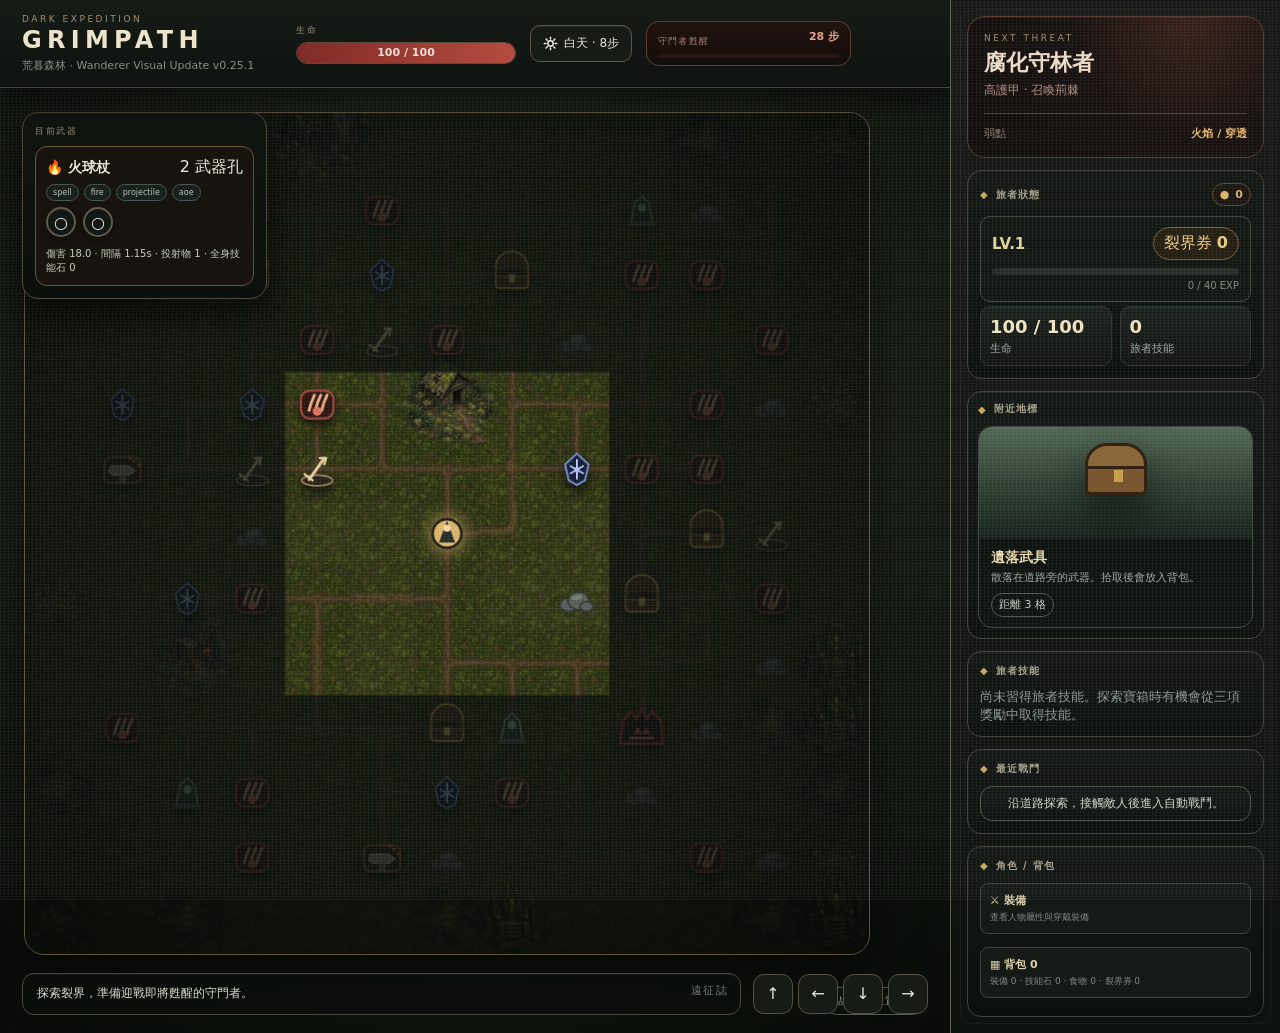
==== commit dc20fb83: "Load wanderer art preview in GRIMPATH v0.25.1" ====
--- a/v021/index.html
+++ b/v021/index.html
@@ -1 +1 @@
-<!doctype html><html lang="zh-Hant"><head><meta charset="UTF-8"><meta name="viewport" content="width=device-width,initial-scale=1,viewport-fit=cover"><title>GRIMPATH v0.25 · Character & Inventory</title><link rel="stylesheet" href="css/game.css?v=025"><link rel="stylesheet" href="css/combat-1.css?v=025"><link rel="stylesheet" href="css/combat-2.css?v=025"><link rel="stylesheet" href="css/combat-3.css?v=025"><link rel="stylesheet" href="css/combat-4.css?v=025"><link rel="stylesheet" href="css/equipment.css?v=025"><link rel="stylesheet" href="css/progression.css?v=025"><link rel="stylesheet" href="css/active-skills.css?v=025"><link rel="stylesheet" href="css/inventory-tabs.css?v=025"></head><body><div class="app app-v12"><section class="main panel main-v12"><div class="game-hud"><div class="brand-block"><div class="eyebrow">DARK EXPEDITION</div><h1>GRIMPATH</h1><small>荒暮森林 · Character & Inventory v0.25</small></div><div class="hud-center"><div class="hp-wrap"><span>生命</span><div class="hp-track"><i id="hpFill"></i><b id="hpTop"></b></div></div><div id="dayCycle" class="daycycle daycycle-v12">☀ 白天</div><div class="boss-pill"><span>守門者甦醒</span><b id="turnText"></b><div class="boss-track"><i id="threatFill"></i></div></div></div><div class="hud-actions"><button id="openBag">角色 / 背包</button><button id="restart">新世界</button></div></div><div class="world-shell"><div class="map-frame"><canvas id="worldCanvas" width="936" height="936" aria-label="GRIMPATH world map"></canvas><div id="canvasHint" class="canvas-hint">點擊相鄰位置移動</div></div><div class="world-overlay left-overlay"><div class="mini-title">目前武器</div><div id="weapon"></div></div><div class="world-overlay bottom-overlay"><div id="message" class="message message-v12"></div><div class="controls controls-v12"><button data-move="0,-1">↑</button><button data-move="-1,0">←</button><button data-move="0,1">↓</button><button data-move="1,0">→</button></div></div></div></section><aside class="side panel side-v12"><section class="side-hero"><div class="side-kicker">NEXT THREAT</div><h2>腐化守林者</h2><p>高護甲 · 召喚荊棘</p><div class="weakness"><span>弱點</span><b>火焰 / 穿透</b></div></section><section class="section section-v12"><div class="section-title-row"><h3>旅者狀態</h3><span class="gold-pill">● <b id="gold"></b></span></div><div class="stats"><div class="stat"><strong id="hp"></strong><span>生命</span></div><div class="stat"><strong id="skillCount">0</strong><span>旅者技能</span></div></div></section><section class="section section-v12 poi-section"><h3>附近地標</h3><div id="poiPreview" class="poi-preview"></div></section><section class="section section-v12"><h3>旅者技能</h3><div id="skillsPanel" class="skill-list"></div></section><section class="section section-v12"><h3>最近戰鬥</h3><div id="combatLog" class="combat-log">沿道路探索，接觸敵人後進入自動戰鬥。</div></section><section class="section section-v12 inv-compact"><h3>角色 / 背包</h3><div id="inventory" class="inv"></div></section><div class="legend legend-v12"><b>操作</b><br>WASD / 方向鍵移動 · B 開啟角色介面<br>裝備頁只看穿戴與屬性；背包頁管理裝備、技能石、食物與裂界券。</div></aside></div><div id="battleModal" class="modal-backdrop hidden"><div class="modal-card modal-battle"><div class="modal-head"><h2><span data-icon="sword"></span>遭遇戰</h2><span id="battleTurnLabel">AUTO BATTLE</span></div><div class="battle-shell"><div id="battleStage" class="battle-stage"><div id="battleBanner" class="battle-banner">遭遇敵人</div><div id="battleSkill" class="battle-skill"></div><div class="battle-side player-side"><div id="battlePlayerUnit" class="battle-unit">🧙</div><div class="battle-name">旅者</div><div class="battle-hp"><i id="battlePlayerHp"></i></div><div id="battlePlayerStatus" class="battle-status"></div></div><div id="battleEnemyGroup" class="enemy-group"></div><div id="battleFx" class="fx-layer"></div></div><div class="battle-info"><div class="battle-build"><h4>目前攻擊配置</h4><div id="battleWeaponLine"></div><div id="battleSupports" class="battle-supports"></div></div><div class="battle-logbox"><h4>戰鬥紀錄</h4><div id="battleLiveLog">準備戰鬥…</div></div></div><button id="battleContinue" class="continue-battle hidden">返回探索</button></div></div></div><div id="bagModal" class="modal-backdrop hidden"><div class="modal-card modal-bag"><div class="modal-head modal-head-rich"><div><div class="modal-kicker">CHARACTER</div><h2><span data-icon="bag"></span>角色與背包</h2></div><button id="closeBag" class="close-btn">關閉</button></div><div class="inventory-body"></div></div></div><div id="skillModal" class="modal-backdrop hidden"><div class="modal-card chest-modal"><div class="chest-stage-head"><div class="chest-art" aria-hidden="true"><div class="chest-lid"></div><div class="chest-body"></div><div class="chest-lock"></div><div class="chest-glow"></div></div><div class="chest-eyebrow">LOOT CACHE</div><h2>選擇你的獎勵</h2><p>寶箱只允許帶走一項。選擇會直接改變這次遠征的 Build。</p></div><div class="choice-body chest-choice-body"><div id="skillChoices" class="choice-grid chest-choice-grid"></div><div class="chest-choice-hint">技能型與混合型寶箱可能提供主動技能、光環、食物或裝備。</div></div></div></div><div id="smithModal" class="modal-backdrop hidden"><div class="modal-card modal-smith"><div class="modal-head modal-head-rich"><div><div class="modal-kicker">FORGE EVENT</div><h2><span data-icon="anvil"></span>黑鐵工坊</h2></div><button id="closeSmith" class="close-btn">離開</button></div><div class="smith-layout"><section class="smith-scene-panel"><div class="smith-scene"><div class="forge-flame"></div><div class="forge-body"></div><div class="anvil-body"></div><div class="smith-smoke"></div></div><div class="smith-hero">壁爐燃燒，鐵砧迸出火花。這裡可以擴充武器技能孔、磨鋒武器，或直接買下一顆新的 Support。</div><div id="smithGoldLine" class="smith-gold-line"></div></section><section class="smith-offers"><div class="pane-kicker">可購買工藝</div><div id="smithChoices" class="choice-grid smith-grid"></div></section></div></div></div><div id="end" class="end hidden"><div class="end-card"><h2 id="endTitle"></h2><p id="endText"></p><button id="again" class="action">再次踏入裂界</button></div></div><script src="js/assets.js?v=025"></script><script>(async()=>{try{await loadGrimpathAssets();for(const file of ['js/data.js','js/world.js','js/road.js','js/ui.js','js/combat.js','js/events.js','js/equipment.js','js/equipment-post.js','js/progression.js','js/progression-fix.js','js/utility-skills.js','js/utility-ui.js','js/live-combat.js','js/inventory-tabs.js']){await new Promise((resolve,reject)=>{const s=document.createElement('script');s.src=file+'?v=025';s.onload=resolve;s.onerror=()=>reject(new Error('failed '+file));document.body.appendChild(s)});}}catch(err){console.error(err);document.body.innerHTML='<pre style="color:#eee;background:#111;padding:20px;white-space:pre-wrap">GRIMPATH v0.25 載入失敗\n'+String(err)+'</pre>'}})();</script></body></html>+<!doctype html><html lang="zh-Hant"><head><meta charset="UTF-8"><meta name="viewport" content="width=device-width,initial-scale=1,viewport-fit=cover"><title>GRIMPATH v0.25.1 · Wanderer Art</title><link rel="stylesheet" href="css/game.css?v=0251"><link rel="stylesheet" href="css/combat-1.css?v=0251"><link rel="stylesheet" href="css/combat-2.css?v=0251"><link rel="stylesheet" href="css/combat-3.css?v=0251"><link rel="stylesheet" href="css/combat-4.css?v=0251"><link rel="stylesheet" href="css/equipment.css?v=0251"><link rel="stylesheet" href="css/progression.css?v=0251"><link rel="stylesheet" href="css/active-skills.css?v=0251"><link rel="stylesheet" href="css/inventory-tabs.css?v=0251"></head><body><div class="app app-v12"><section class="main panel main-v12"><div class="game-hud"><div class="brand-block"><div class="eyebrow">DARK EXPEDITION</div><h1>GRIMPATH</h1><small>荒暮森林 · Wanderer Visual Update v0.25.1</small></div><div class="hud-center"><div class="hp-wrap"><span>生命</span><div class="hp-track"><i id="hpFill"></i><b id="hpTop"></b></div></div><div id="dayCycle" class="daycycle daycycle-v12">☀ 白天</div><div class="boss-pill"><span>守門者甦醒</span><b id="turnText"></b><div class="boss-track"><i id="threatFill"></i></div></div></div><div class="hud-actions"><button id="openBag">角色 / 背包</button><button id="restart">新世界</button></div></div><div class="world-shell"><div class="map-frame"><canvas id="worldCanvas" width="936" height="936" aria-label="GRIMPATH world map"></canvas><div id="canvasHint" class="canvas-hint">點擊相鄰位置移動</div></div><div class="world-overlay left-overlay"><div class="mini-title">目前武器</div><div id="weapon"></div></div><div class="world-overlay bottom-overlay"><div id="message" class="message message-v12"></div><div class="controls controls-v12"><button data-move="0,-1">↑</button><button data-move="-1,0">←</button><button data-move="0,1">↓</button><button data-move="1,0">→</button></div></div></div></section><aside class="side panel side-v12"><section class="side-hero"><div class="side-kicker">NEXT THREAT</div><h2>腐化守林者</h2><p>高護甲 · 召喚荊棘</p><div class="weakness"><span>弱點</span><b>火焰 / 穿透</b></div></section><section class="section section-v12"><div class="section-title-row"><h3>旅者狀態</h3><span class="gold-pill">● <b id="gold"></b></span></div><div class="stats"><div class="stat"><strong id="hp"></strong><span>生命</span></div><div class="stat"><strong id="skillCount">0</strong><span>旅者技能</span></div></div></section><section class="section section-v12 poi-section"><h3>附近地標</h3><div id="poiPreview" class="poi-preview"></div></section><section class="section section-v12"><h3>旅者技能</h3><div id="skillsPanel" class="skill-list"></div></section><section class="section section-v12"><h3>最近戰鬥</h3><div id="combatLog" class="combat-log">沿道路探索，接觸敵人後進入自動戰鬥。</div></section><section class="section section-v12 inv-compact"><h3>角色 / 背包</h3><div id="inventory" class="inv"></div></section><div class="legend legend-v12"><b>操作</b><br>WASD / 方向鍵移動 · B 開啟角色介面<br>裝備頁只看穿戴與屬性；背包頁管理裝備、技能石、食物與裂界券。</div></aside></div><div id="battleModal" class="modal-backdrop hidden"><div class="modal-card modal-battle"><div class="modal-head"><h2><span data-icon="sword"></span>遭遇戰</h2><span id="battleTurnLabel">AUTO BATTLE</span></div><div class="battle-shell"><div id="battleStage" class="battle-stage"><div id="battleBanner" class="battle-banner">遭遇敵人</div><div id="battleSkill" class="battle-skill"></div><div class="battle-side player-side"><div id="battlePlayerUnit" class="battle-unit">🧙</div><div class="battle-name">旅者</div><div class="battle-hp"><i id="battlePlayerHp"></i></div><div id="battlePlayerStatus" class="battle-status"></div></div><div id="battleEnemyGroup" class="enemy-group"></div><div id="battleFx" class="fx-layer"></div></div><div class="battle-info"><div class="battle-build"><h4>目前攻擊配置</h4><div id="battleWeaponLine"></div><div id="battleSupports" class="battle-supports"></div></div><div class="battle-logbox"><h4>戰鬥紀錄</h4><div id="battleLiveLog">準備戰鬥…</div></div></div><button id="battleContinue" class="continue-battle hidden">返回探索</button></div></div></div><div id="bagModal" class="modal-backdrop hidden"><div class="modal-card modal-bag"><div class="modal-head modal-head-rich"><div><div class="modal-kicker">CHARACTER</div><h2><span data-icon="bag"></span>角色與背包</h2></div><button id="closeBag" class="close-btn">關閉</button></div><div class="inventory-body"></div></div></div><div id="skillModal" class="modal-backdrop hidden"><div class="modal-card chest-modal"><div class="chest-stage-head"><div class="chest-art" aria-hidden="true"><div class="chest-lid"></div><div class="chest-body"></div><div class="chest-lock"></div><div class="chest-glow"></div></div><div class="chest-eyebrow">LOOT CACHE</div><h2>選擇你的獎勵</h2><p>寶箱只允許帶走一項。選擇會直接改變這次遠征的 Build。</p></div><div class="choice-body chest-choice-body"><div id="skillChoices" class="choice-grid chest-choice-grid"></div><div class="chest-choice-hint">技能型與混合型寶箱可能提供主動技能、光環、食物或裝備。</div></div></div></div><div id="smithModal" class="modal-backdrop hidden"><div class="modal-card modal-smith"><div class="modal-head modal-head-rich"><div><div class="modal-kicker">FORGE EVENT</div><h2><span data-icon="anvil"></span>黑鐵工坊</h2></div><button id="closeSmith" class="close-btn">離開</button></div><div class="smith-layout"><section class="smith-scene-panel"><div class="smith-scene"><div class="forge-flame"></div><div class="forge-body"></div><div class="anvil-body"></div><div class="smith-smoke"></div></div><div class="smith-hero">壁爐燃燒，鐵砧迸出火花。這裡可以擴充武器技能孔、磨鋒武器，或直接買下一顆新的 Support。</div><div id="smithGoldLine" class="smith-gold-line"></div></section><section class="smith-offers"><div class="pane-kicker">可購買工藝</div><div id="smithChoices" class="choice-grid smith-grid"></div></section></div></div></div><div id="end" class="end hidden"><div class="end-card"><h2 id="endTitle"></h2><p id="endText"></p><button id="again" class="action">再次踏入裂界</button></div></div><script src="js/assets.js?v=0251"></script><script>(async()=>{try{await loadGrimpathAssets();for(const file of ['js/data.js','js/world.js','js/road.js','js/ui.js','js/combat.js','js/events.js','js/equipment.js','js/equipment-post.js','js/progression.js','js/progression-fix.js','js/utility-skills.js','js/utility-ui.js','js/live-combat.js','js/inventory-tabs.js','js/wanderer-art.js']){await new Promise((resolve,reject)=>{const s=document.createElement('script');s.src=file+'?v=0251';s.onload=resolve;s.onerror=()=>reject(new Error('failed '+file));document.body.appendChild(s)});}}catch(err){console.error(err);document.body.innerHTML='<pre style="color:#eee;background:#111;padding:20px;white-space:pre-wrap">GRIMPATH v0.25.1 載入失敗\n'+String(err)+'</pre>'}})();</script></body></html>
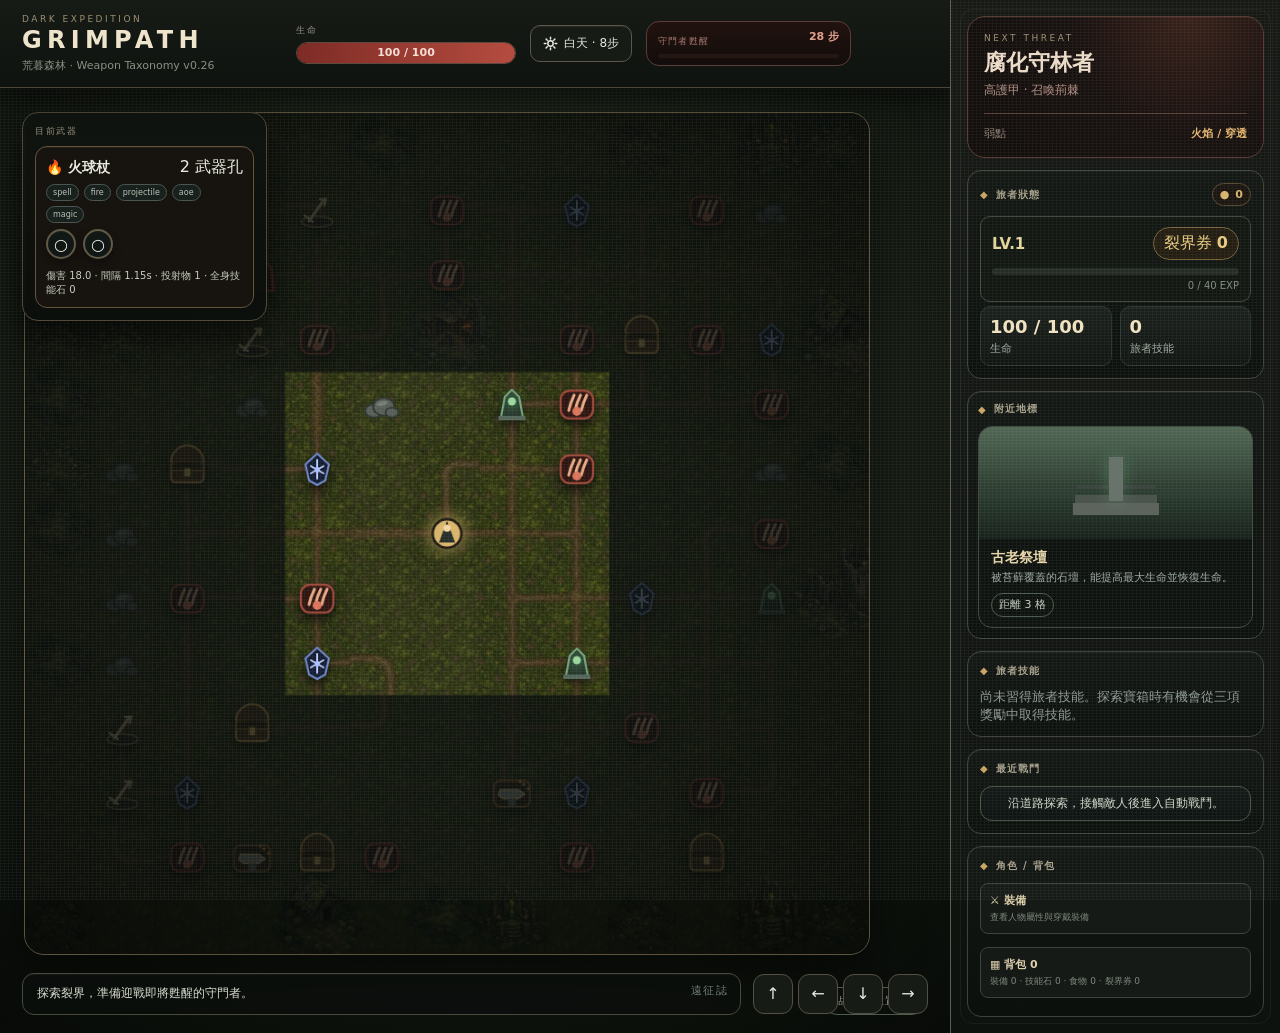
==== commit f5d9596a: "Bump GRIMPATH to v0.26 weapon taxonomy" ====
--- a/v021/index.html
+++ b/v021/index.html
@@ -1 +1 @@
-<!doctype html><html lang="zh-Hant"><head><meta charset="UTF-8"><meta name="viewport" content="width=device-width,initial-scale=1,viewport-fit=cover"><title>GRIMPATH v0.25.1 · Wanderer Art</title><link rel="stylesheet" href="css/game.css?v=0251"><link rel="stylesheet" href="css/combat-1.css?v=0251"><link rel="stylesheet" href="css/combat-2.css?v=0251"><link rel="stylesheet" href="css/combat-3.css?v=0251"><link rel="stylesheet" href="css/combat-4.css?v=0251"><link rel="stylesheet" href="css/equipment.css?v=0251"><link rel="stylesheet" href="css/progression.css?v=0251"><link rel="stylesheet" href="css/active-skills.css?v=0251"><link rel="stylesheet" href="css/inventory-tabs.css?v=0251"></head><body><div class="app app-v12"><section class="main panel main-v12"><div class="game-hud"><div class="brand-block"><div class="eyebrow">DARK EXPEDITION</div><h1>GRIMPATH</h1><small>荒暮森林 · Wanderer Visual Update v0.25.1</small></div><div class="hud-center"><div class="hp-wrap"><span>生命</span><div class="hp-track"><i id="hpFill"></i><b id="hpTop"></b></div></div><div id="dayCycle" class="daycycle daycycle-v12">☀ 白天</div><div class="boss-pill"><span>守門者甦醒</span><b id="turnText"></b><div class="boss-track"><i id="threatFill"></i></div></div></div><div class="hud-actions"><button id="openBag">角色 / 背包</button><button id="restart">新世界</button></div></div><div class="world-shell"><div class="map-frame"><canvas id="worldCanvas" width="936" height="936" aria-label="GRIMPATH world map"></canvas><div id="canvasHint" class="canvas-hint">點擊相鄰位置移動</div></div><div class="world-overlay left-overlay"><div class="mini-title">目前武器</div><div id="weapon"></div></div><div class="world-overlay bottom-overlay"><div id="message" class="message message-v12"></div><div class="controls controls-v12"><button data-move="0,-1">↑</button><button data-move="-1,0">←</button><button data-move="0,1">↓</button><button data-move="1,0">→</button></div></div></div></section><aside class="side panel side-v12"><section class="side-hero"><div class="side-kicker">NEXT THREAT</div><h2>腐化守林者</h2><p>高護甲 · 召喚荊棘</p><div class="weakness"><span>弱點</span><b>火焰 / 穿透</b></div></section><section class="section section-v12"><div class="section-title-row"><h3>旅者狀態</h3><span class="gold-pill">● <b id="gold"></b></span></div><div class="stats"><div class="stat"><strong id="hp"></strong><span>生命</span></div><div class="stat"><strong id="skillCount">0</strong><span>旅者技能</span></div></div></section><section class="section section-v12 poi-section"><h3>附近地標</h3><div id="poiPreview" class="poi-preview"></div></section><section class="section section-v12"><h3>旅者技能</h3><div id="skillsPanel" class="skill-list"></div></section><section class="section section-v12"><h3>最近戰鬥</h3><div id="combatLog" class="combat-log">沿道路探索，接觸敵人後進入自動戰鬥。</div></section><section class="section section-v12 inv-compact"><h3>角色 / 背包</h3><div id="inventory" class="inv"></div></section><div class="legend legend-v12"><b>操作</b><br>WASD / 方向鍵移動 · B 開啟角色介面<br>裝備頁只看穿戴與屬性；背包頁管理裝備、技能石、食物與裂界券。</div></aside></div><div id="battleModal" class="modal-backdrop hidden"><div class="modal-card modal-battle"><div class="modal-head"><h2><span data-icon="sword"></span>遭遇戰</h2><span id="battleTurnLabel">AUTO BATTLE</span></div><div class="battle-shell"><div id="battleStage" class="battle-stage"><div id="battleBanner" class="battle-banner">遭遇敵人</div><div id="battleSkill" class="battle-skill"></div><div class="battle-side player-side"><div id="battlePlayerUnit" class="battle-unit">🧙</div><div class="battle-name">旅者</div><div class="battle-hp"><i id="battlePlayerHp"></i></div><div id="battlePlayerStatus" class="battle-status"></div></div><div id="battleEnemyGroup" class="enemy-group"></div><div id="battleFx" class="fx-layer"></div></div><div class="battle-info"><div class="battle-build"><h4>目前攻擊配置</h4><div id="battleWeaponLine"></div><div id="battleSupports" class="battle-supports"></div></div><div class="battle-logbox"><h4>戰鬥紀錄</h4><div id="battleLiveLog">準備戰鬥…</div></div></div><button id="battleContinue" class="continue-battle hidden">返回探索</button></div></div></div><div id="bagModal" class="modal-backdrop hidden"><div class="modal-card modal-bag"><div class="modal-head modal-head-rich"><div><div class="modal-kicker">CHARACTER</div><h2><span data-icon="bag"></span>角色與背包</h2></div><button id="closeBag" class="close-btn">關閉</button></div><div class="inventory-body"></div></div></div><div id="skillModal" class="modal-backdrop hidden"><div class="modal-card chest-modal"><div class="chest-stage-head"><div class="chest-art" aria-hidden="true"><div class="chest-lid"></div><div class="chest-body"></div><div class="chest-lock"></div><div class="chest-glow"></div></div><div class="chest-eyebrow">LOOT CACHE</div><h2>選擇你的獎勵</h2><p>寶箱只允許帶走一項。選擇會直接改變這次遠征的 Build。</p></div><div class="choice-body chest-choice-body"><div id="skillChoices" class="choice-grid chest-choice-grid"></div><div class="chest-choice-hint">技能型與混合型寶箱可能提供主動技能、光環、食物或裝備。</div></div></div></div><div id="smithModal" class="modal-backdrop hidden"><div class="modal-card modal-smith"><div class="modal-head modal-head-rich"><div><div class="modal-kicker">FORGE EVENT</div><h2><span data-icon="anvil"></span>黑鐵工坊</h2></div><button id="closeSmith" class="close-btn">離開</button></div><div class="smith-layout"><section class="smith-scene-panel"><div class="smith-scene"><div class="forge-flame"></div><div class="forge-body"></div><div class="anvil-body"></div><div class="smith-smoke"></div></div><div class="smith-hero">壁爐燃燒，鐵砧迸出火花。這裡可以擴充武器技能孔、磨鋒武器，或直接買下一顆新的 Support。</div><div id="smithGoldLine" class="smith-gold-line"></div></section><section class="smith-offers"><div class="pane-kicker">可購買工藝</div><div id="smithChoices" class="choice-grid smith-grid"></div></section></div></div></div><div id="end" class="end hidden"><div class="end-card"><h2 id="endTitle"></h2><p id="endText"></p><button id="again" class="action">再次踏入裂界</button></div></div><script src="js/assets.js?v=0251"></script><script>(async()=>{try{await loadGrimpathAssets();for(const file of ['js/data.js','js/world.js','js/road.js','js/ui.js','js/combat.js','js/events.js','js/equipment.js','js/equipment-post.js','js/progression.js','js/progression-fix.js','js/utility-skills.js','js/utility-ui.js','js/live-combat.js','js/inventory-tabs.js','js/wanderer-art.js']){await new Promise((resolve,reject)=>{const s=document.createElement('script');s.src=file+'?v=0251';s.onload=resolve;s.onerror=()=>reject(new Error('failed '+file));document.body.appendChild(s)});}}catch(err){console.error(err);document.body.innerHTML='<pre style="color:#eee;background:#111;padding:20px;white-space:pre-wrap">GRIMPATH v0.25.1 載入失敗\n'+String(err)+'</pre>'}})();</script></body></html>+<!doctype html><html lang="zh-Hant"><head><meta charset="UTF-8"><meta name="viewport" content="width=device-width,initial-scale=1,viewport-fit=cover"><title>GRIMPATH v0.26 · Weapon Taxonomy</title><link rel="stylesheet" href="css/game.css?v=026"><link rel="stylesheet" href="css/combat-1.css?v=026"><link rel="stylesheet" href="css/combat-2.css?v=026"><link rel="stylesheet" href="css/combat-3.css?v=026"><link rel="stylesheet" href="css/combat-4.css?v=026"><link rel="stylesheet" href="css/equipment.css?v=026"><link rel="stylesheet" href="css/progression.css?v=026"><link rel="stylesheet" href="css/active-skills.css?v=026"><link rel="stylesheet" href="css/inventory-tabs.css?v=026"></head><body><div class="app app-v12"><section class="main panel main-v12"><div class="game-hud"><div class="brand-block"><div class="eyebrow">DARK EXPEDITION</div><h1>GRIMPATH</h1><small>荒暮森林 · Weapon Taxonomy v0.26</small></div><div class="hud-center"><div class="hp-wrap"><span>生命</span><div class="hp-track"><i id="hpFill"></i><b id="hpTop"></b></div></div><div id="dayCycle" class="daycycle daycycle-v12">☀ 白天</div><div class="boss-pill"><span>守門者甦醒</span><b id="turnText"></b><div class="boss-track"><i id="threatFill"></i></div></div></div><div class="hud-actions"><button id="openBag">角色 / 背包</button><button id="restart">新世界</button></div></div><div class="world-shell"><div class="map-frame"><canvas id="worldCanvas" width="936" height="936" aria-label="GRIMPATH world map"></canvas><div id="canvasHint" class="canvas-hint">點擊相鄰位置移動</div></div><div class="world-overlay left-overlay"><div class="mini-title">目前武器</div><div id="weapon"></div></div><div class="world-overlay bottom-overlay"><div id="message" class="message message-v12"></div><div class="controls controls-v12"><button data-move="0,-1">↑</button><button data-move="-1,0">←</button><button data-move="0,1">↓</button><button data-move="1,0">→</button></div></div></div></section><aside class="side panel side-v12"><section class="side-hero"><div class="side-kicker">NEXT THREAT</div><h2>腐化守林者</h2><p>高護甲 · 召喚荊棘</p><div class="weakness"><span>弱點</span><b>火焰 / 穿透</b></div></section><section class="section section-v12"><div class="section-title-row"><h3>旅者狀態</h3><span class="gold-pill">● <b id="gold"></b></span></div><div class="stats"><div class="stat"><strong id="hp"></strong><span>生命</span></div><div class="stat"><strong id="skillCount">0</strong><span>旅者技能</span></div></div></section><section class="section section-v12 poi-section"><h3>附近地標</h3><div id="poiPreview" class="poi-preview"></div></section><section class="section section-v12"><h3>旅者技能</h3><div id="skillsPanel" class="skill-list"></div></section><section class="section section-v12"><h3>最近戰鬥</h3><div id="combatLog" class="combat-log">沿道路探索，接觸敵人後進入自動戰鬥。</div></section><section class="section section-v12 inv-compact"><h3>角色 / 背包</h3><div id="inventory" class="inv"></div></section><div class="legend legend-v12"><b>操作</b><br>WASD / 方向鍵移動 · B 開啟角色介面<br>裝備頁只看穿戴與屬性；背包頁管理裝備、技能石、食物與裂界券。</div></aside></div><div id="battleModal" class="modal-backdrop hidden"><div class="modal-card modal-battle"><div class="modal-head"><h2><span data-icon="sword"></span>遭遇戰</h2><span id="battleTurnLabel">AUTO BATTLE</span></div><div class="battle-shell"><div id="battleStage" class="battle-stage"><div id="battleBanner" class="battle-banner">遭遇敵人</div><div id="battleSkill" class="battle-skill"></div><div class="battle-side player-side"><div id="battlePlayerUnit" class="battle-unit">🧙</div><div class="battle-name">旅者</div><div class="battle-hp"><i id="battlePlayerHp"></i></div><div id="battlePlayerStatus" class="battle-status"></div></div><div id="battleEnemyGroup" class="enemy-group"></div><div id="battleFx" class="fx-layer"></div></div><div class="battle-info"><div class="battle-build"><h4>目前攻擊配置</h4><div id="battleWeaponLine"></div><div id="battleSupports" class="battle-supports"></div></div><div class="battle-logbox"><h4>戰鬥紀錄</h4><div id="battleLiveLog">準備戰鬥…</div></div></div><button id="battleContinue" class="continue-battle hidden">返回探索</button></div></div></div><div id="bagModal" class="modal-backdrop hidden"><div class="modal-card modal-bag"><div class="modal-head modal-head-rich"><div><div class="modal-kicker">CHARACTER</div><h2><span data-icon="bag"></span>角色與背包</h2></div><button id="closeBag" class="close-btn">關閉</button></div><div class="inventory-body"></div></div></div><div id="skillModal" class="modal-backdrop hidden"><div class="modal-card chest-modal"><div class="chest-stage-head"><div class="chest-art" aria-hidden="true"><div class="chest-lid"></div><div class="chest-body"></div><div class="chest-lock"></div><div class="chest-glow"></div></div><div class="chest-eyebrow">LOOT CACHE</div><h2>選擇你的獎勵</h2><p>寶箱只允許帶走一項。選擇會直接改變這次遠征的 Build。</p></div><div class="choice-body chest-choice-body"><div id="skillChoices" class="choice-grid chest-choice-grid"></div><div class="chest-choice-hint">技能型與混合型寶箱可能提供主動技能、光環、食物或裝備。</div></div></div></div><div id="smithModal" class="modal-backdrop hidden"><div class="modal-card modal-smith"><div class="modal-head modal-head-rich"><div><div class="modal-kicker">FORGE EVENT</div><h2><span data-icon="anvil"></span>黑鐵工坊</h2></div><button id="closeSmith" class="close-btn">離開</button></div><div class="smith-layout"><section class="smith-scene-panel"><div class="smith-scene"><div class="forge-flame"></div><div class="forge-body"></div><div class="anvil-body"></div><div class="smith-smoke"></div></div><div class="smith-hero">壁爐燃燒，鐵砧迸出火花。這裡可以擴充武器技能孔、磨鋒武器，或直接買下一顆新的 Support。</div><div id="smithGoldLine" class="smith-gold-line"></div></section><section class="smith-offers"><div class="pane-kicker">可購買工藝</div><div id="smithChoices" class="choice-grid smith-grid"></div></section></div></div></div><div id="end" class="end hidden"><div class="end-card"><h2 id="endTitle"></h2><p id="endText"></p><button id="again" class="action">再次踏入裂界</button></div></div><script src="js/assets.js?v=026"></script><script>(async()=>{try{await loadGrimpathAssets();for(const file of ['js/data.js','js/world.js','js/road.js','js/ui.js','js/combat.js','js/events.js','js/equipment.js','js/equipment-post.js','js/progression.js','js/progression-fix.js','js/utility-skills.js','js/utility-ui.js','js/live-combat.js','js/inventory-tabs.js','js/wanderer-art.js']){await new Promise((resolve,reject)=>{const s=document.createElement('script');s.src=file+'?v=026';s.onload=resolve;s.onerror=()=>reject(new Error('failed '+file));document.body.appendChild(s)});}}catch(err){console.error(err);document.body.innerHTML='<pre style="color:#eee;background:#111;padding:20px;white-space:pre-wrap">GRIMPATH v0.26 載入失敗\n'+String(err)+'</pre>'}})();</script></body></html>
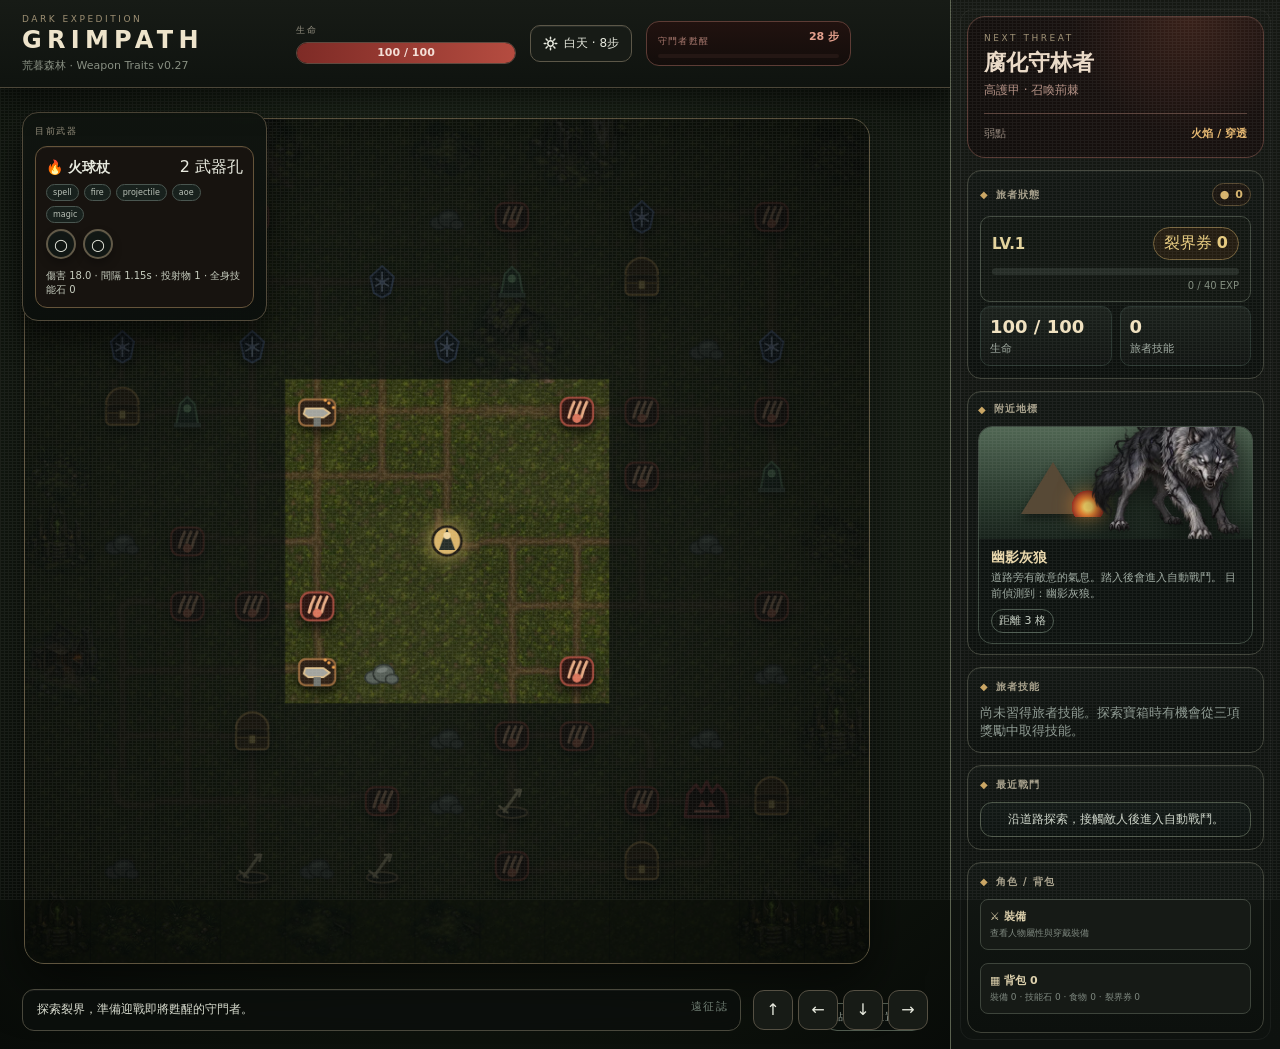
==== commit a5893889: "Wire GRIMPATH v0.27 expanded weapons and combat traits" ====
--- a/v021/index.html
+++ b/v021/index.html
@@ -1 +1 @@
-<!doctype html><html lang="zh-Hant"><head><meta charset="UTF-8"><meta name="viewport" content="width=device-width,initial-scale=1,viewport-fit=cover"><title>GRIMPATH v0.26 · Weapon Taxonomy</title><link rel="stylesheet" href="css/game.css?v=026"><link rel="stylesheet" href="css/combat-1.css?v=026"><link rel="stylesheet" href="css/combat-2.css?v=026"><link rel="stylesheet" href="css/combat-3.css?v=026"><link rel="stylesheet" href="css/combat-4.css?v=026"><link rel="stylesheet" href="css/equipment.css?v=026"><link rel="stylesheet" href="css/progression.css?v=026"><link rel="stylesheet" href="css/active-skills.css?v=026"><link rel="stylesheet" href="css/inventory-tabs.css?v=026"></head><body><div class="app app-v12"><section class="main panel main-v12"><div class="game-hud"><div class="brand-block"><div class="eyebrow">DARK EXPEDITION</div><h1>GRIMPATH</h1><small>荒暮森林 · Weapon Taxonomy v0.26</small></div><div class="hud-center"><div class="hp-wrap"><span>生命</span><div class="hp-track"><i id="hpFill"></i><b id="hpTop"></b></div></div><div id="dayCycle" class="daycycle daycycle-v12">☀ 白天</div><div class="boss-pill"><span>守門者甦醒</span><b id="turnText"></b><div class="boss-track"><i id="threatFill"></i></div></div></div><div class="hud-actions"><button id="openBag">角色 / 背包</button><button id="restart">新世界</button></div></div><div class="world-shell"><div class="map-frame"><canvas id="worldCanvas" width="936" height="936" aria-label="GRIMPATH world map"></canvas><div id="canvasHint" class="canvas-hint">點擊相鄰位置移動</div></div><div class="world-overlay left-overlay"><div class="mini-title">目前武器</div><div id="weapon"></div></div><div class="world-overlay bottom-overlay"><div id="message" class="message message-v12"></div><div class="controls controls-v12"><button data-move="0,-1">↑</button><button data-move="-1,0">←</button><button data-move="0,1">↓</button><button data-move="1,0">→</button></div></div></div></section><aside class="side panel side-v12"><section class="side-hero"><div class="side-kicker">NEXT THREAT</div><h2>腐化守林者</h2><p>高護甲 · 召喚荊棘</p><div class="weakness"><span>弱點</span><b>火焰 / 穿透</b></div></section><section class="section section-v12"><div class="section-title-row"><h3>旅者狀態</h3><span class="gold-pill">● <b id="gold"></b></span></div><div class="stats"><div class="stat"><strong id="hp"></strong><span>生命</span></div><div class="stat"><strong id="skillCount">0</strong><span>旅者技能</span></div></div></section><section class="section section-v12 poi-section"><h3>附近地標</h3><div id="poiPreview" class="poi-preview"></div></section><section class="section section-v12"><h3>旅者技能</h3><div id="skillsPanel" class="skill-list"></div></section><section class="section section-v12"><h3>最近戰鬥</h3><div id="combatLog" class="combat-log">沿道路探索，接觸敵人後進入自動戰鬥。</div></section><section class="section section-v12 inv-compact"><h3>角色 / 背包</h3><div id="inventory" class="inv"></div></section><div class="legend legend-v12"><b>操作</b><br>WASD / 方向鍵移動 · B 開啟角色介面<br>裝備頁只看穿戴與屬性；背包頁管理裝備、技能石、食物與裂界券。</div></aside></div><div id="battleModal" class="modal-backdrop hidden"><div class="modal-card modal-battle"><div class="modal-head"><h2><span data-icon="sword"></span>遭遇戰</h2><span id="battleTurnLabel">AUTO BATTLE</span></div><div class="battle-shell"><div id="battleStage" class="battle-stage"><div id="battleBanner" class="battle-banner">遭遇敵人</div><div id="battleSkill" class="battle-skill"></div><div class="battle-side player-side"><div id="battlePlayerUnit" class="battle-unit">🧙</div><div class="battle-name">旅者</div><div class="battle-hp"><i id="battlePlayerHp"></i></div><div id="battlePlayerStatus" class="battle-status"></div></div><div id="battleEnemyGroup" class="enemy-group"></div><div id="battleFx" class="fx-layer"></div></div><div class="battle-info"><div class="battle-build"><h4>目前攻擊配置</h4><div id="battleWeaponLine"></div><div id="battleSupports" class="battle-supports"></div></div><div class="battle-logbox"><h4>戰鬥紀錄</h4><div id="battleLiveLog">準備戰鬥…</div></div></div><button id="battleContinue" class="continue-battle hidden">返回探索</button></div></div></div><div id="bagModal" class="modal-backdrop hidden"><div class="modal-card modal-bag"><div class="modal-head modal-head-rich"><div><div class="modal-kicker">CHARACTER</div><h2><span data-icon="bag"></span>角色與背包</h2></div><button id="closeBag" class="close-btn">關閉</button></div><div class="inventory-body"></div></div></div><div id="skillModal" class="modal-backdrop hidden"><div class="modal-card chest-modal"><div class="chest-stage-head"><div class="chest-art" aria-hidden="true"><div class="chest-lid"></div><div class="chest-body"></div><div class="chest-lock"></div><div class="chest-glow"></div></div><div class="chest-eyebrow">LOOT CACHE</div><h2>選擇你的獎勵</h2><p>寶箱只允許帶走一項。選擇會直接改變這次遠征的 Build。</p></div><div class="choice-body chest-choice-body"><div id="skillChoices" class="choice-grid chest-choice-grid"></div><div class="chest-choice-hint">技能型與混合型寶箱可能提供主動技能、光環、食物或裝備。</div></div></div></div><div id="smithModal" class="modal-backdrop hidden"><div class="modal-card modal-smith"><div class="modal-head modal-head-rich"><div><div class="modal-kicker">FORGE EVENT</div><h2><span data-icon="anvil"></span>黑鐵工坊</h2></div><button id="closeSmith" class="close-btn">離開</button></div><div class="smith-layout"><section class="smith-scene-panel"><div class="smith-scene"><div class="forge-flame"></div><div class="forge-body"></div><div class="anvil-body"></div><div class="smith-smoke"></div></div><div class="smith-hero">壁爐燃燒，鐵砧迸出火花。這裡可以擴充武器技能孔、磨鋒武器，或直接買下一顆新的 Support。</div><div id="smithGoldLine" class="smith-gold-line"></div></section><section class="smith-offers"><div class="pane-kicker">可購買工藝</div><div id="smithChoices" class="choice-grid smith-grid"></div></section></div></div></div><div id="end" class="end hidden"><div class="end-card"><h2 id="endTitle"></h2><p id="endText"></p><button id="again" class="action">再次踏入裂界</button></div></div><script src="js/assets.js?v=026"></script><script>(async()=>{try{await loadGrimpathAssets();for(const file of ['js/data.js','js/world.js','js/road.js','js/ui.js','js/combat.js','js/events.js','js/equipment.js','js/equipment-post.js','js/progression.js','js/progression-fix.js','js/utility-skills.js','js/utility-ui.js','js/live-combat.js','js/inventory-tabs.js','js/wanderer-art.js']){await new Promise((resolve,reject)=>{const s=document.createElement('script');s.src=file+'?v=026';s.onload=resolve;s.onerror=()=>reject(new Error('failed '+file));document.body.appendChild(s)});}}catch(err){console.error(err);document.body.innerHTML='<pre style="color:#eee;background:#111;padding:20px;white-space:pre-wrap">GRIMPATH v0.26 載入失敗\n'+String(err)+'</pre>'}})();</script></body></html>+<!doctype html><html lang="zh-Hant"><head><meta charset="UTF-8"><meta name="viewport" content="width=device-width,initial-scale=1,viewport-fit=cover"><title>GRIMPATH v0.27 · Weapon Traits</title><link rel="stylesheet" href="css/game.css?v=027"><link rel="stylesheet" href="css/combat-1.css?v=027"><link rel="stylesheet" href="css/combat-2.css?v=027"><link rel="stylesheet" href="css/combat-3.css?v=027"><link rel="stylesheet" href="css/combat-4.css?v=027"><link rel="stylesheet" href="css/equipment.css?v=027"><link rel="stylesheet" href="css/progression.css?v=027"><link rel="stylesheet" href="css/active-skills.css?v=027"><link rel="stylesheet" href="css/inventory-tabs.css?v=027"></head><body><div class="app app-v12"><section class="main panel main-v12"><div class="game-hud"><div class="brand-block"><div class="eyebrow">DARK EXPEDITION</div><h1>GRIMPATH</h1><small>荒暮森林 · Weapon Traits v0.27</small></div><div class="hud-center"><div class="hp-wrap"><span>生命</span><div class="hp-track"><i id="hpFill"></i><b id="hpTop"></b></div></div><div id="dayCycle" class="daycycle daycycle-v12">☀ 白天</div><div class="boss-pill"><span>守門者甦醒</span><b id="turnText"></b><div class="boss-track"><i id="threatFill"></i></div></div></div><div class="hud-actions"><button id="openBag">角色 / 背包</button><button id="restart">新世界</button></div></div><div class="world-shell"><div class="map-frame"><canvas id="worldCanvas" width="936" height="936" aria-label="GRIMPATH world map"></canvas><div id="canvasHint" class="canvas-hint">點擊相鄰位置移動</div></div><div class="world-overlay left-overlay"><div class="mini-title">目前武器</div><div id="weapon"></div></div><div class="world-overlay bottom-overlay"><div id="message" class="message message-v12"></div><div class="controls controls-v12"><button data-move="0,-1">↑</button><button data-move="-1,0">←</button><button data-move="0,1">↓</button><button data-move="1,0">→</button></div></div></div></section><aside class="side panel side-v12"><section class="side-hero"><div class="side-kicker">NEXT THREAT</div><h2>腐化守林者</h2><p>高護甲 · 召喚荊棘</p><div class="weakness"><span>弱點</span><b>火焰 / 穿透</b></div></section><section class="section section-v12"><div class="section-title-row"><h3>旅者狀態</h3><span class="gold-pill">● <b id="gold"></b></span></div><div class="stats"><div class="stat"><strong id="hp"></strong><span>生命</span></div><div class="stat"><strong id="skillCount">0</strong><span>旅者技能</span></div></div></section><section class="section section-v12 poi-section"><h3>附近地標</h3><div id="poiPreview" class="poi-preview"></div></section><section class="section section-v12"><h3>旅者技能</h3><div id="skillsPanel" class="skill-list"></div></section><section class="section section-v12"><h3>最近戰鬥</h3><div id="combatLog" class="combat-log">沿道路探索，接觸敵人後進入自動戰鬥。</div></section><section class="section section-v12 inv-compact"><h3>角色 / 背包</h3><div id="inventory" class="inv"></div></section><div class="legend legend-v12"><b>操作</b><br>WASD / 方向鍵移動 · B 開啟角色介面<br>裝備頁只看穿戴與屬性；背包頁管理裝備、技能石、食物與裂界券。</div></aside></div><div id="battleModal" class="modal-backdrop hidden"><div class="modal-card modal-battle"><div class="modal-head"><h2><span data-icon="sword"></span>遭遇戰</h2><span id="battleTurnLabel">AUTO BATTLE</span></div><div class="battle-shell"><div id="battleStage" class="battle-stage"><div id="battleBanner" class="battle-banner">遭遇敵人</div><div id="battleSkill" class="battle-skill"></div><div class="battle-side player-side"><div id="battlePlayerUnit" class="battle-unit">🧙</div><div class="battle-name">旅者</div><div class="battle-hp"><i id="battlePlayerHp"></i></div><div id="battlePlayerStatus" class="battle-status"></div></div><div id="battleEnemyGroup" class="enemy-group"></div><div id="battleFx" class="fx-layer"></div></div><div class="battle-info"><div class="battle-build"><h4>目前攻擊配置</h4><div id="battleWeaponLine"></div><div id="battleSupports" class="battle-supports"></div></div><div class="battle-logbox"><h4>戰鬥紀錄</h4><div id="battleLiveLog">準備戰鬥…</div></div></div><button id="battleContinue" class="continue-battle hidden">返回探索</button></div></div></div><div id="bagModal" class="modal-backdrop hidden"><div class="modal-card modal-bag"><div class="modal-head modal-head-rich"><div><div class="modal-kicker">CHARACTER</div><h2><span data-icon="bag"></span>角色與背包</h2></div><button id="closeBag" class="close-btn">關閉</button></div><div class="inventory-body"></div></div></div><div id="skillModal" class="modal-backdrop hidden"><div class="modal-card chest-modal"><div class="chest-stage-head"><div class="chest-art" aria-hidden="true"><div class="chest-lid"></div><div class="chest-body"></div><div class="chest-lock"></div><div class="chest-glow"></div></div><div class="chest-eyebrow">LOOT CACHE</div><h2>選擇你的獎勵</h2><p>寶箱只允許帶走一項。選擇會直接改變這次遠征的 Build。</p></div><div class="choice-body chest-choice-body"><div id="skillChoices" class="choice-grid chest-choice-grid"></div><div class="chest-choice-hint">技能型與混合型寶箱可能提供主動技能、光環、食物或裝備。</div></div></div></div><div id="smithModal" class="modal-backdrop hidden"><div class="modal-card modal-smith"><div class="modal-head modal-head-rich"><div><div class="modal-kicker">FORGE EVENT</div><h2><span data-icon="anvil"></span>黑鐵工坊</h2></div><button id="closeSmith" class="close-btn">離開</button></div><div class="smith-layout"><section class="smith-scene-panel"><div class="smith-scene"><div class="forge-flame"></div><div class="forge-body"></div><div class="anvil-body"></div><div class="smith-smoke"></div></div><div class="smith-hero">壁爐燃燒，鐵砧迸出火花。這裡可以擴充武器技能孔、磨鋒武器，或直接買下一顆新的 Support。</div><div id="smithGoldLine" class="smith-gold-line"></div></section><section class="smith-offers"><div class="pane-kicker">可購買工藝</div><div id="smithChoices" class="choice-grid smith-grid"></div></section></div></div></div><div id="end" class="end hidden"><div class="end-card"><h2 id="endTitle"></h2><p id="endText"></p><button id="again" class="action">再次踏入裂界</button></div></div><script src="js/assets.js?v=027"></script><script>(async()=>{try{await loadGrimpathAssets();for(const file of ['js/data.js','js/world.js','js/road.js','js/ui.js','js/combat.js','js/events.js','js/equipment.js','js/equipment-post.js','js/weapon-expansion.js','js/progression.js','js/progression-fix.js','js/utility-skills.js','js/utility-ui.js','js/live-combat.js','js/weapon-combat-v027.js','js/inventory-tabs.js','js/weapon-ui-v027.js','js/wanderer-art.js']){await new Promise((resolve,reject)=>{const s=document.createElement('script');s.src=file+'?v=027';s.onload=resolve;s.onerror=()=>reject(new Error('failed '+file));document.body.appendChild(s)});}}catch(err){console.error(err);document.body.innerHTML='<pre style="color:#eee;background:#111;padding:20px;white-space:pre-wrap">GRIMPATH v0.27 載入失敗\n'+String(err)+'</pre>'}})();</script></body></html>
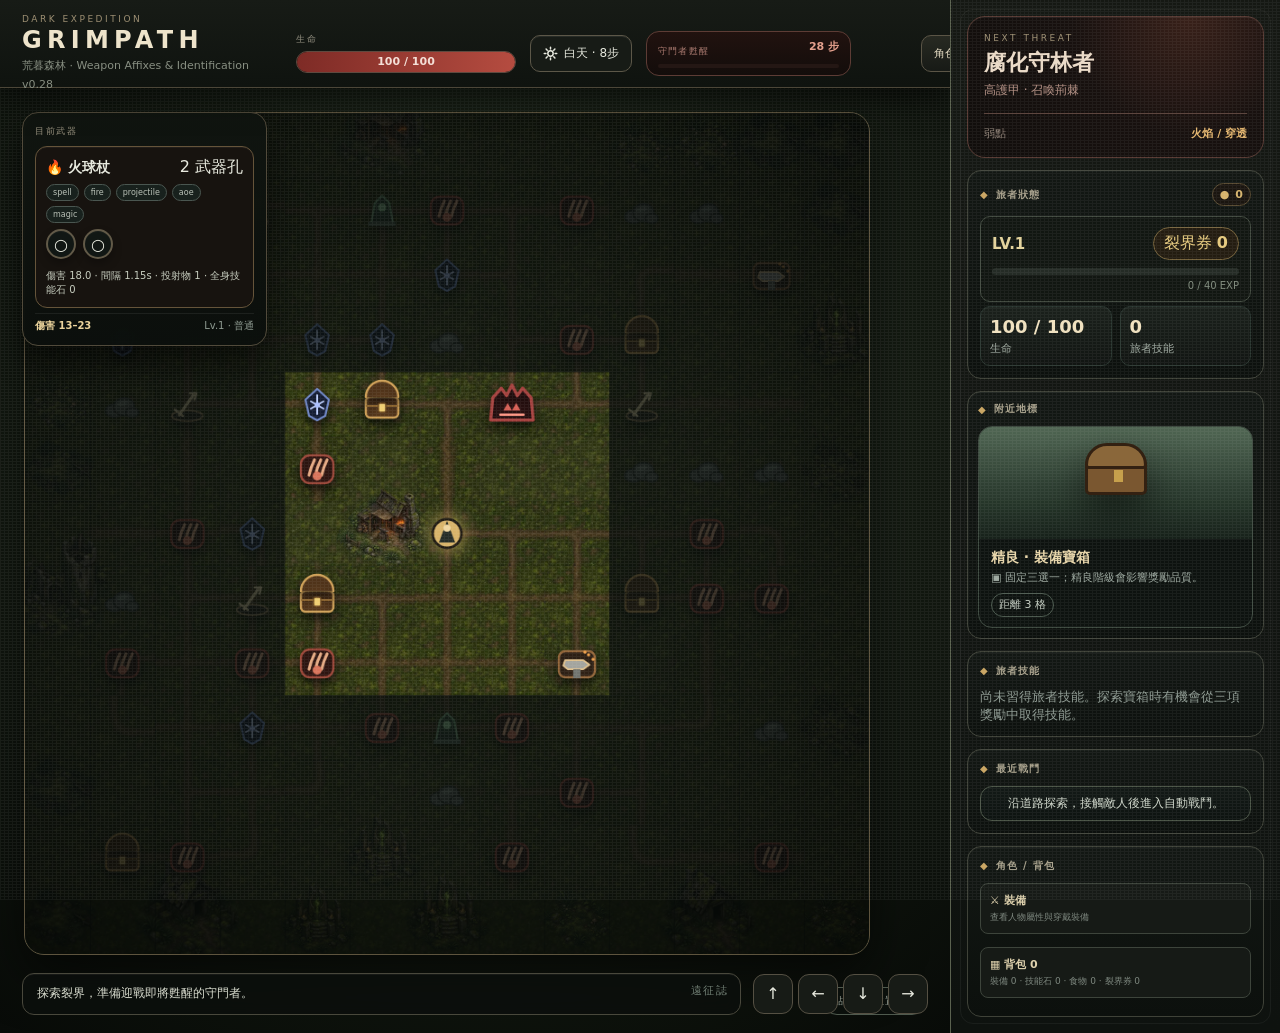
==== commit 2a164464: "Load v0.28 weapon affix and identification systems" ====
--- a/v021/index.html
+++ b/v021/index.html
@@ -1 +1 @@
-<!doctype html><html lang="zh-Hant"><head><meta charset="UTF-8"><meta name="viewport" content="width=device-width,initial-scale=1,viewport-fit=cover"><title>GRIMPATH v0.27 · Weapon Traits</title><link rel="stylesheet" href="css/game.css?v=027"><link rel="stylesheet" href="css/combat-1.css?v=027"><link rel="stylesheet" href="css/combat-2.css?v=027"><link rel="stylesheet" href="css/combat-3.css?v=027"><link rel="stylesheet" href="css/combat-4.css?v=027"><link rel="stylesheet" href="css/equipment.css?v=027"><link rel="stylesheet" href="css/progression.css?v=027"><link rel="stylesheet" href="css/active-skills.css?v=027"><link rel="stylesheet" href="css/inventory-tabs.css?v=027"></head><body><div class="app app-v12"><section class="main panel main-v12"><div class="game-hud"><div class="brand-block"><div class="eyebrow">DARK EXPEDITION</div><h1>GRIMPATH</h1><small>荒暮森林 · Weapon Traits v0.27</small></div><div class="hud-center"><div class="hp-wrap"><span>生命</span><div class="hp-track"><i id="hpFill"></i><b id="hpTop"></b></div></div><div id="dayCycle" class="daycycle daycycle-v12">☀ 白天</div><div class="boss-pill"><span>守門者甦醒</span><b id="turnText"></b><div class="boss-track"><i id="threatFill"></i></div></div></div><div class="hud-actions"><button id="openBag">角色 / 背包</button><button id="restart">新世界</button></div></div><div class="world-shell"><div class="map-frame"><canvas id="worldCanvas" width="936" height="936" aria-label="GRIMPATH world map"></canvas><div id="canvasHint" class="canvas-hint">點擊相鄰位置移動</div></div><div class="world-overlay left-overlay"><div class="mini-title">目前武器</div><div id="weapon"></div></div><div class="world-overlay bottom-overlay"><div id="message" class="message message-v12"></div><div class="controls controls-v12"><button data-move="0,-1">↑</button><button data-move="-1,0">←</button><button data-move="0,1">↓</button><button data-move="1,0">→</button></div></div></div></section><aside class="side panel side-v12"><section class="side-hero"><div class="side-kicker">NEXT THREAT</div><h2>腐化守林者</h2><p>高護甲 · 召喚荊棘</p><div class="weakness"><span>弱點</span><b>火焰 / 穿透</b></div></section><section class="section section-v12"><div class="section-title-row"><h3>旅者狀態</h3><span class="gold-pill">● <b id="gold"></b></span></div><div class="stats"><div class="stat"><strong id="hp"></strong><span>生命</span></div><div class="stat"><strong id="skillCount">0</strong><span>旅者技能</span></div></div></section><section class="section section-v12 poi-section"><h3>附近地標</h3><div id="poiPreview" class="poi-preview"></div></section><section class="section section-v12"><h3>旅者技能</h3><div id="skillsPanel" class="skill-list"></div></section><section class="section section-v12"><h3>最近戰鬥</h3><div id="combatLog" class="combat-log">沿道路探索，接觸敵人後進入自動戰鬥。</div></section><section class="section section-v12 inv-compact"><h3>角色 / 背包</h3><div id="inventory" class="inv"></div></section><div class="legend legend-v12"><b>操作</b><br>WASD / 方向鍵移動 · B 開啟角色介面<br>裝備頁只看穿戴與屬性；背包頁管理裝備、技能石、食物與裂界券。</div></aside></div><div id="battleModal" class="modal-backdrop hidden"><div class="modal-card modal-battle"><div class="modal-head"><h2><span data-icon="sword"></span>遭遇戰</h2><span id="battleTurnLabel">AUTO BATTLE</span></div><div class="battle-shell"><div id="battleStage" class="battle-stage"><div id="battleBanner" class="battle-banner">遭遇敵人</div><div id="battleSkill" class="battle-skill"></div><div class="battle-side player-side"><div id="battlePlayerUnit" class="battle-unit">🧙</div><div class="battle-name">旅者</div><div class="battle-hp"><i id="battlePlayerHp"></i></div><div id="battlePlayerStatus" class="battle-status"></div></div><div id="battleEnemyGroup" class="enemy-group"></div><div id="battleFx" class="fx-layer"></div></div><div class="battle-info"><div class="battle-build"><h4>目前攻擊配置</h4><div id="battleWeaponLine"></div><div id="battleSupports" class="battle-supports"></div></div><div class="battle-logbox"><h4>戰鬥紀錄</h4><div id="battleLiveLog">準備戰鬥…</div></div></div><button id="battleContinue" class="continue-battle hidden">返回探索</button></div></div></div><div id="bagModal" class="modal-backdrop hidden"><div class="modal-card modal-bag"><div class="modal-head modal-head-rich"><div><div class="modal-kicker">CHARACTER</div><h2><span data-icon="bag"></span>角色與背包</h2></div><button id="closeBag" class="close-btn">關閉</button></div><div class="inventory-body"></div></div></div><div id="skillModal" class="modal-backdrop hidden"><div class="modal-card chest-modal"><div class="chest-stage-head"><div class="chest-art" aria-hidden="true"><div class="chest-lid"></div><div class="chest-body"></div><div class="chest-lock"></div><div class="chest-glow"></div></div><div class="chest-eyebrow">LOOT CACHE</div><h2>選擇你的獎勵</h2><p>寶箱只允許帶走一項。選擇會直接改變這次遠征的 Build。</p></div><div class="choice-body chest-choice-body"><div id="skillChoices" class="choice-grid chest-choice-grid"></div><div class="chest-choice-hint">技能型與混合型寶箱可能提供主動技能、光環、食物或裝備。</div></div></div></div><div id="smithModal" class="modal-backdrop hidden"><div class="modal-card modal-smith"><div class="modal-head modal-head-rich"><div><div class="modal-kicker">FORGE EVENT</div><h2><span data-icon="anvil"></span>黑鐵工坊</h2></div><button id="closeSmith" class="close-btn">離開</button></div><div class="smith-layout"><section class="smith-scene-panel"><div class="smith-scene"><div class="forge-flame"></div><div class="forge-body"></div><div class="anvil-body"></div><div class="smith-smoke"></div></div><div class="smith-hero">壁爐燃燒，鐵砧迸出火花。這裡可以擴充武器技能孔、磨鋒武器，或直接買下一顆新的 Support。</div><div id="smithGoldLine" class="smith-gold-line"></div></section><section class="smith-offers"><div class="pane-kicker">可購買工藝</div><div id="smithChoices" class="choice-grid smith-grid"></div></section></div></div></div><div id="end" class="end hidden"><div class="end-card"><h2 id="endTitle"></h2><p id="endText"></p><button id="again" class="action">再次踏入裂界</button></div></div><script src="js/assets.js?v=027"></script><script>(async()=>{try{await loadGrimpathAssets();for(const file of ['js/data.js','js/world.js','js/road.js','js/ui.js','js/combat.js','js/events.js','js/equipment.js','js/equipment-post.js','js/weapon-expansion.js','js/progression.js','js/progression-fix.js','js/utility-skills.js','js/utility-ui.js','js/live-combat.js','js/weapon-combat-v027.js','js/inventory-tabs.js','js/weapon-ui-v027.js','js/wanderer-art.js']){await new Promise((resolve,reject)=>{const s=document.createElement('script');s.src=file+'?v=027';s.onload=resolve;s.onerror=()=>reject(new Error('failed '+file));document.body.appendChild(s)});}}catch(err){console.error(err);document.body.innerHTML='<pre style="color:#eee;background:#111;padding:20px;white-space:pre-wrap">GRIMPATH v0.27 載入失敗\n'+String(err)+'</pre>'}})();</script></body></html>+<!doctype html><html lang="zh-Hant"><head><meta charset="UTF-8"><meta name="viewport" content="width=device-width,initial-scale=1,viewport-fit=cover"><title>GRIMPATH v0.28 · Weapon Affixes</title><link rel="stylesheet" href="css/game.css?v=028"><link rel="stylesheet" href="css/combat-1.css?v=028"><link rel="stylesheet" href="css/combat-2.css?v=028"><link rel="stylesheet" href="css/combat-3.css?v=028"><link rel="stylesheet" href="css/combat-4.css?v=028"><link rel="stylesheet" href="css/equipment.css?v=028"><link rel="stylesheet" href="css/progression.css?v=028"><link rel="stylesheet" href="css/active-skills.css?v=028"><link rel="stylesheet" href="css/inventory-tabs.css?v=028"></head><body><div class="app app-v12"><section class="main panel main-v12"><div class="game-hud"><div class="brand-block"><div class="eyebrow">DARK EXPEDITION</div><h1>GRIMPATH</h1><small>荒暮森林 · Weapon Affixes & Identification v0.28</small></div><div class="hud-center"><div class="hp-wrap"><span>生命</span><div class="hp-track"><i id="hpFill"></i><b id="hpTop"></b></div></div><div id="dayCycle" class="daycycle daycycle-v12">☀ 白天</div><div class="boss-pill"><span>守門者甦醒</span><b id="turnText"></b><div class="boss-track"><i id="threatFill"></i></div></div></div><div class="hud-actions"><button id="openBag">角色 / 背包</button><button id="restart">新世界</button></div></div><div class="world-shell"><div class="map-frame"><canvas id="worldCanvas" width="936" height="936" aria-label="GRIMPATH world map"></canvas><div id="canvasHint" class="canvas-hint">點擊相鄰位置移動</div></div><div class="world-overlay left-overlay"><div class="mini-title">目前武器</div><div id="weapon"></div></div><div class="world-overlay bottom-overlay"><div id="message" class="message message-v12"></div><div class="controls controls-v12"><button data-move="0,-1">↑</button><button data-move="-1,0">←</button><button data-move="0,1">↓</button><button data-move="1,0">→</button></div></div></div></section><aside class="side panel side-v12"><section class="side-hero"><div class="side-kicker">NEXT THREAT</div><h2>腐化守林者</h2><p>高護甲 · 召喚荊棘</p><div class="weakness"><span>弱點</span><b>火焰 / 穿透</b></div></section><section class="section section-v12"><div class="section-title-row"><h3>旅者狀態</h3><span class="gold-pill">● <b id="gold"></b></span></div><div class="stats"><div class="stat"><strong id="hp"></strong><span>生命</span></div><div class="stat"><strong id="skillCount">0</strong><span>旅者技能</span></div></div></section><section class="section section-v12 poi-section"><h3>附近地標</h3><div id="poiPreview" class="poi-preview"></div></section><section class="section section-v12"><h3>旅者技能</h3><div id="skillsPanel" class="skill-list"></div></section><section class="section section-v12"><h3>最近戰鬥</h3><div id="combatLog" class="combat-log">沿道路探索，接觸敵人後進入自動戰鬥。</div></section><section class="section section-v12 inv-compact"><h3>角色 / 背包</h3><div id="inventory" class="inv"></div></section><div class="legend legend-v12"><b>操作</b><br>WASD / 方向鍵移動 · B 開啟角色介面<br>裝備頁只看穿戴與屬性；背包頁管理裝備、技能石、食物、鑑定石與裂界券。</div></aside></div><div id="battleModal" class="modal-backdrop hidden"><div class="modal-card modal-battle"><div class="modal-head"><h2><span data-icon="sword"></span>遭遇戰</h2><span id="battleTurnLabel">AUTO BATTLE</span></div><div class="battle-shell"><div id="battleStage" class="battle-stage"><div id="battleBanner" class="battle-banner">遭遇敵人</div><div id="battleSkill" class="battle-skill"></div><div class="battle-side player-side"><div id="battlePlayerUnit" class="battle-unit">🧙</div><div class="battle-name">旅者</div><div class="battle-hp"><i id="battlePlayerHp"></i></div><div id="battlePlayerStatus" class="battle-status"></div></div><div id="battleEnemyGroup" class="enemy-group"></div><div id="battleFx" class="fx-layer"></div></div><div class="battle-info"><div class="battle-build"><h4>目前攻擊配置</h4><div id="battleWeaponLine"></div><div id="battleSupports" class="battle-supports"></div></div><div class="battle-logbox"><h4>戰鬥紀錄</h4><div id="battleLiveLog">準備戰鬥…</div></div></div><button id="battleContinue" class="continue-battle hidden">返回探索</button></div></div></div><div id="bagModal" class="modal-backdrop hidden"><div class="modal-card modal-bag"><div class="modal-head modal-head-rich"><div><div class="modal-kicker">CHARACTER</div><h2><span data-icon="bag"></span>角色與背包</h2></div><button id="closeBag" class="close-btn">關閉</button></div><div class="inventory-body"></div></div></div><div id="skillModal" class="modal-backdrop hidden"><div class="modal-card chest-modal"><div class="chest-stage-head"><div class="chest-art" aria-hidden="true"><div class="chest-lid"></div><div class="chest-body"></div><div class="chest-lock"></div><div class="chest-glow"></div></div><div class="chest-eyebrow">LOOT CACHE</div><h2>選擇你的獎勵</h2><p>寶箱只允許帶走一項。選擇會直接改變這次遠征的 Build。</p></div><div class="choice-body chest-choice-body"><div id="skillChoices" class="choice-grid chest-choice-grid"></div><div class="chest-choice-hint">精良以上武器需要鑑定；品質越高，副詞綴數量越多。</div></div></div></div><div id="smithModal" class="modal-backdrop hidden"><div class="modal-card modal-smith"><div class="modal-head modal-head-rich"><div><div class="modal-kicker">FORGE EVENT</div><h2><span data-icon="anvil"></span>黑鐵工坊</h2></div><button id="closeSmith" class="close-btn">離開</button></div><div class="smith-layout"><section class="smith-scene-panel"><div class="smith-scene"><div class="forge-flame"></div><div class="forge-body"></div><div class="anvil-body"></div><div class="smith-smoke"></div></div><div class="smith-hero">壁爐燃燒，鐵砧迸出火花。這裡可以擴充武器技能孔、磨鋒武器，或直接買下一顆新的 Support。</div><div id="smithGoldLine" class="smith-gold-line"></div></section><section class="smith-offers"><div class="pane-kicker">可購買工藝</div><div id="smithChoices" class="choice-grid smith-grid"></div></section></div></div></div><div id="end" class="end hidden"><div class="end-card"><h2 id="endTitle"></h2><p id="endText"></p><button id="again" class="action">再次踏入裂界</button></div></div><script src="js/assets.js?v=028"></script><script>(async()=>{try{await loadGrimpathAssets();for(const file of ['js/data.js','js/world.js','js/road.js','js/ui.js','js/combat.js','js/events.js','js/equipment.js','js/equipment-post.js','js/weapon-expansion.js','js/progression.js','js/progression-fix.js','js/utility-skills.js','js/weapon-affixes-v028.js','js/utility-ui.js','js/live-combat.js','js/weapon-combat-v028.js','js/inventory-tabs.js','js/weapon-ui-v027.js','js/wanderer-art.js','js/weapon-affix-ui-v028.js']){await new Promise((resolve,reject)=>{const s=document.createElement('script');s.src=file+'?v=028';s.onload=resolve;s.onerror=()=>reject(new Error('failed '+file));document.body.appendChild(s)});}}catch(err){console.error(err);document.body.innerHTML='<pre style="color:#eee;background:#111;padding:20px;white-space:pre-wrap">GRIMPATH v0.28 載入失敗\n'+String(err)+'</pre>'}})();</script></body></html>
